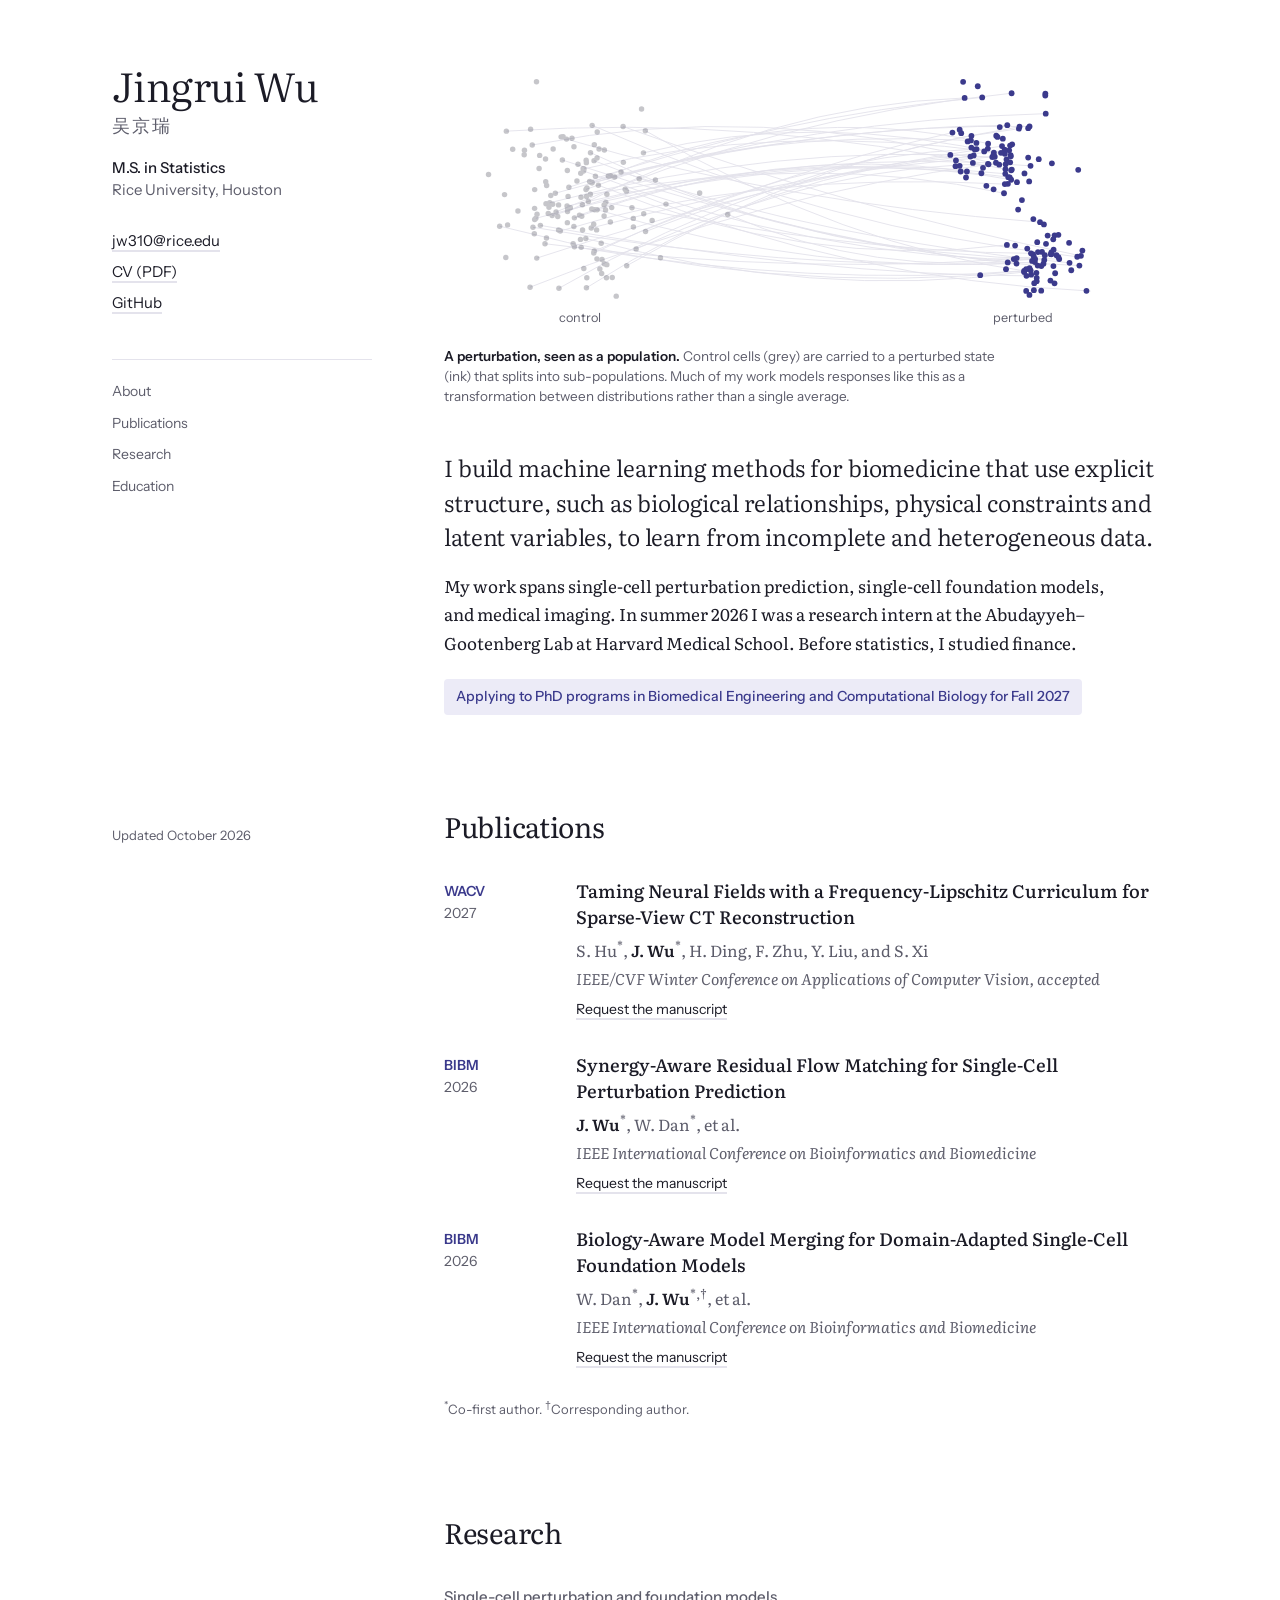
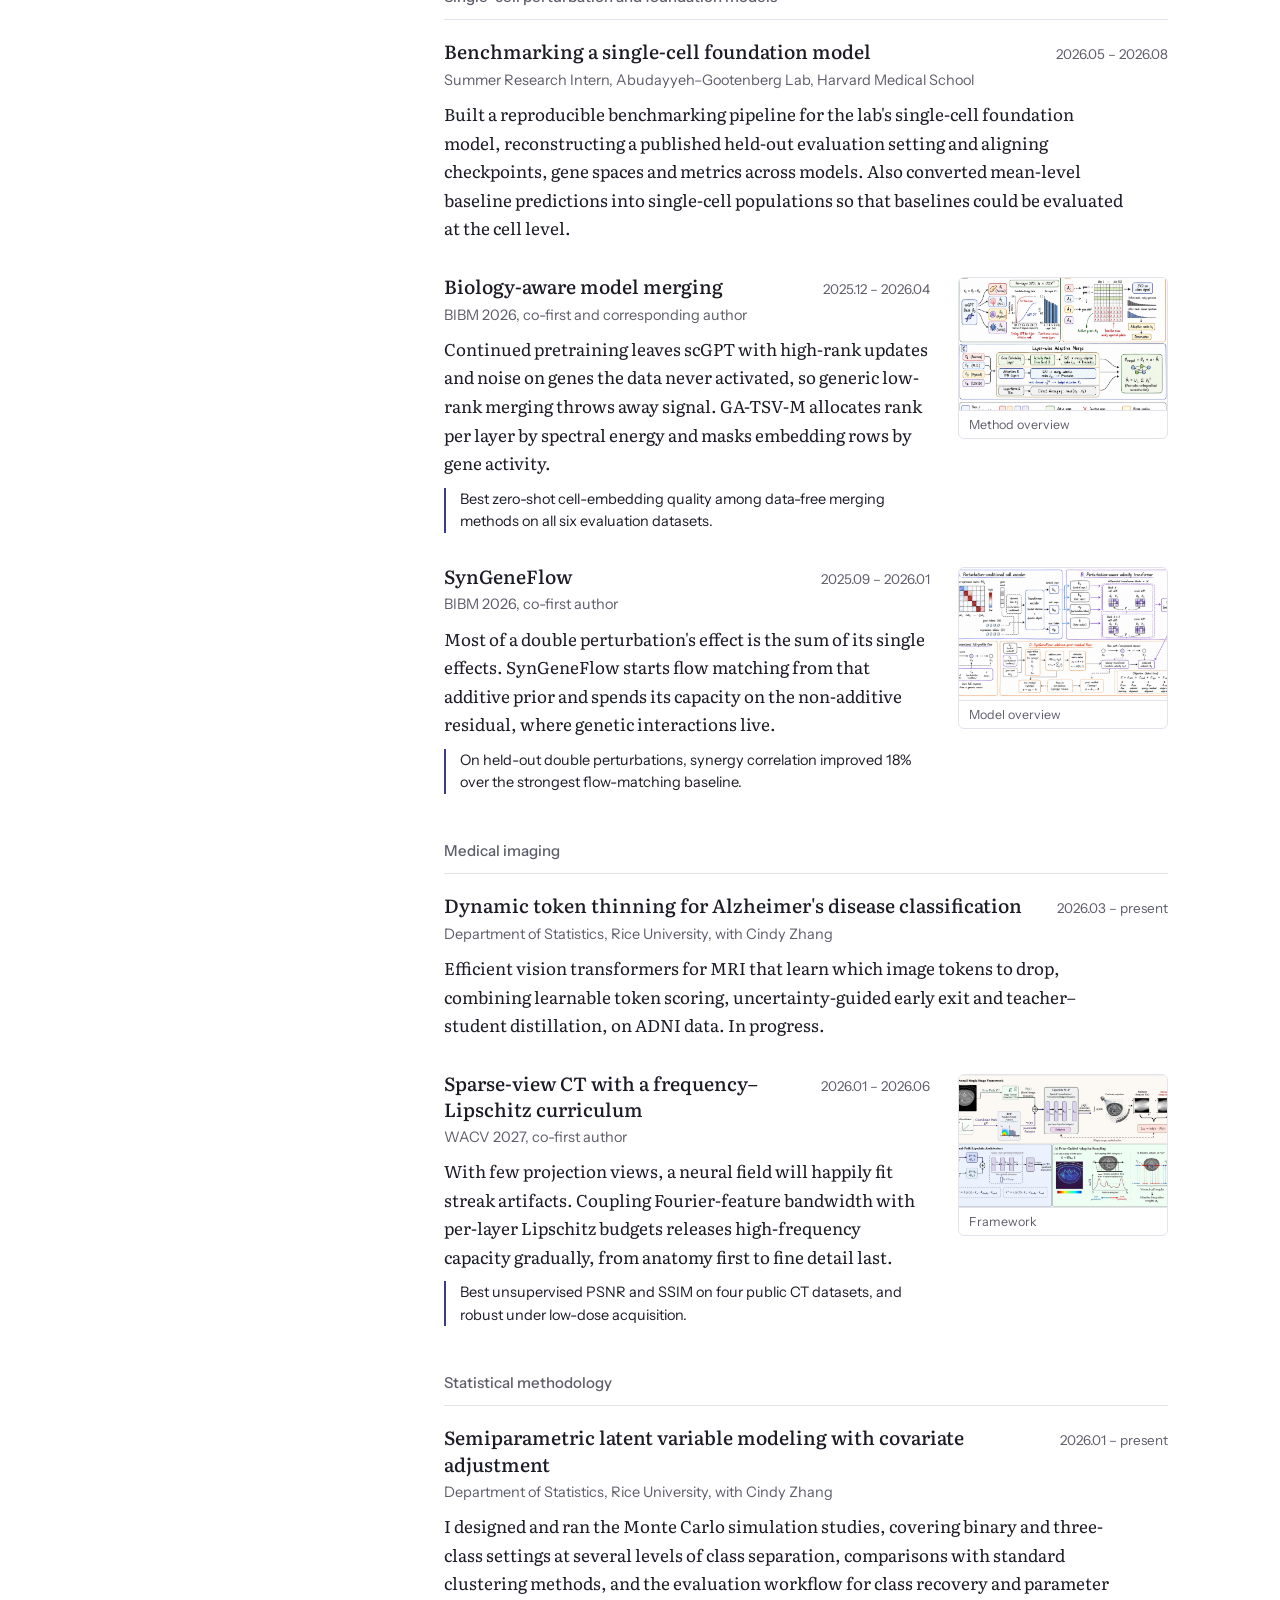
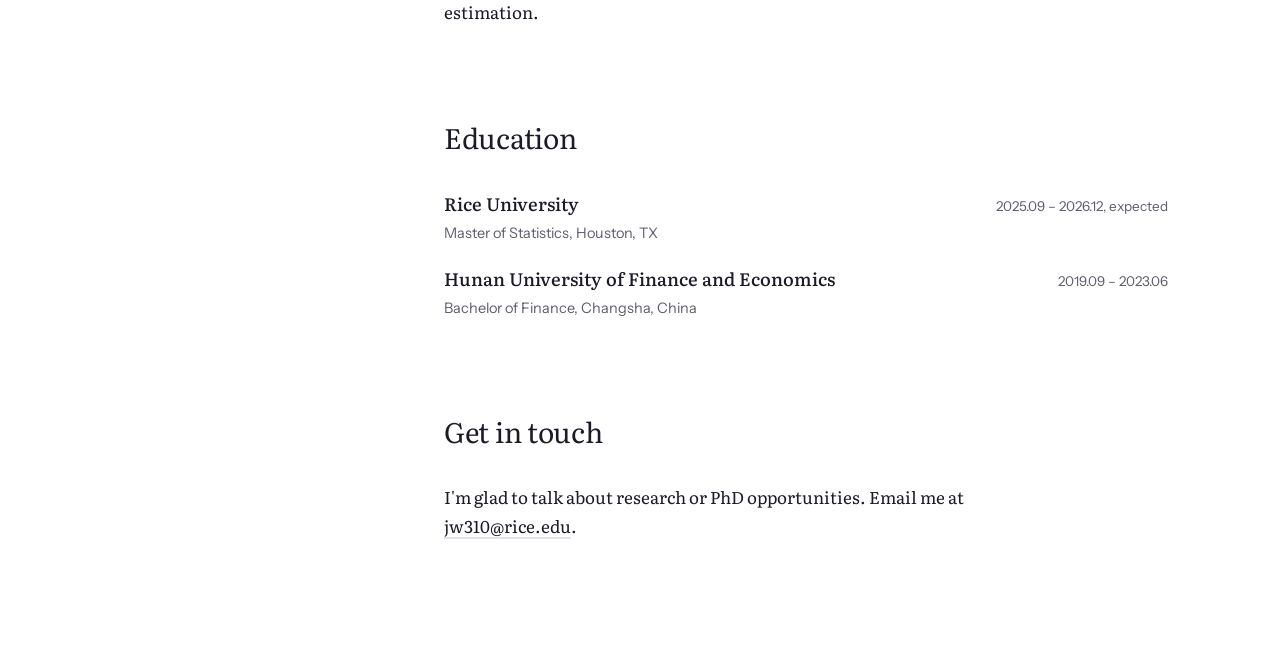
==== index.html @ 20a7484f "Remove unpublished EMEE results and figure; public CV without unpublished numbers Co-Authored-By: Cl" ====
<!doctype html>
<html lang="en">
<head>
<meta charset="utf-8">
<meta name="viewport" content="width=device-width, initial-scale=1">
<title>Jingrui Wu (吴京瑞) | Rice University | Machine Learning for Biomedicine</title>
<meta name="description" content="Jingrui Wu (吴京瑞) is a Master of Statistics student at Rice University working on machine learning for single-cell biology and medical imaging. Applying to PhD programs for Fall 2027.">
<meta name="author" content="Jingrui Wu">
<meta name="robots" content="index, follow">
<meta name="google-site-verification" content="XfwWMhgFU6HnZMSPMlQbUCNgkK6NNYTOtBMXkCkQbzU" />
<link rel="canonical" href="https://jingrui-wu.github.io/">
<meta property="og:type" content="website">
<meta property="og:title" content="Jingrui Wu (吴京瑞)">
<meta property="og:description" content="Machine learning for single-cell biology and medical imaging. M.S. Statistics, Rice University.">
<meta property="og:url" content="https://jingrui-wu.github.io/">
<link rel="preconnect" href="https://fonts.googleapis.com">
<link rel="preconnect" href="https://fonts.gstatic.com" crossorigin>
<link href="https://fonts.googleapis.com/css2?family=Literata:ital,opsz,wght@0,7..72,300..700;1,7..72,300..500&family=Instrument+Sans:wght@400;500;600&display=swap" rel="stylesheet">
<script type="application/ld+json">
{
  "@context": "https://schema.org",
  "@type": "Person",
  "name": "Jingrui Wu",
  "alternateName": "吴京瑞",
  "url": "https://jingrui-wu.github.io/",
  "email": "mailto:jw310@rice.edu",
  "affiliation": {"@type": "CollegeOrUniversity", "name": "Rice University"},
  "alumniOf": [
    {"@type": "CollegeOrUniversity", "name": "Rice University"},
    {"@type": "CollegeOrUniversity", "name": "Hunan University of Finance and Economics"}
  ],
  "knowsAbout": ["Machine learning", "Single-cell biology", "Perturbation prediction", "Flow matching", "Medical imaging", "Statistics"],
  "sameAs": ["https://github.com/Jingrui-Wu"]
}
</script>
<style>
:root {
  --paper: #ffffff;
  --ink: #1b1b26;
  --soft: #5d5d6b;
  --faint: #e4e3ec;
  --stain: #3b3a8c;
  --stain-soft: #ecebf7;
  --serif: "Literata", Georgia, "Songti SC", serif;
  --sans: "Instrument Sans", -apple-system, BlinkMacSystemFont, "Segoe UI", Helvetica, Arial, sans-serif;
}
@media (prefers-color-scheme: dark) {
  :root:not([data-theme="light"]) {
    --paper: #15151c;
    --ink: #e9e8f0;
    --soft: #a3a2b3;
    --faint: #2c2c38;
    --stain: #a9a7f0;
    --stain-soft: #23223a;
  }
}
:root[data-theme="dark"] {
  --paper: #15151c; --ink: #e9e8f0; --soft: #a3a2b3; --faint: #2c2c38; --stain: #a9a7f0; --stain-soft: #23223a;
}

* { box-sizing: border-box; }
html { -webkit-text-size-adjust: 100%; scroll-behavior: smooth; }
@media (prefers-reduced-motion: reduce) { html { scroll-behavior: auto; } }
body {
  margin: 0;
  background: var(--paper);
  color: var(--ink);
  font-family: var(--serif);
  font-size: 17px;
  line-height: 1.68;
  font-optical-sizing: auto;
}
a { color: inherit; text-decoration: underline; text-decoration-color: var(--faint); text-decoration-thickness: 2px; text-underline-offset: 4px; transition: text-decoration-color .15s; }
a:hover { text-decoration-color: var(--stain); }
a:focus-visible { outline: 2px solid var(--stain); outline-offset: 3px; border-radius: 2px; }

.page {
  max-width: 1120px;
  margin: 0 auto;
  padding: 0 32px;
  display: grid;
  grid-template-columns: 260px minmax(0, 1fr);
  gap: 72px;
}

/* Sidebar */
.side {
  position: sticky;
  top: 0;
  align-self: start;
  padding: 64px 0 40px;
  min-height: 100vh;
  display: flex;
  flex-direction: column;
}
.name {
  font-size: 40px;
  line-height: 1.05;
  font-weight: 350;
  letter-spacing: -0.015em;
  margin: 0;
}
.name-zh {
  display: block;
  margin-top: 10px;
  font-size: 18px;
  font-weight: 400;
  color: var(--soft);
  letter-spacing: 0.12em;
}
.role {
  margin: 22px 0 0;
  font-family: var(--sans);
  font-size: 15px;
  line-height: 1.5;
  color: var(--soft);
}
.role strong { color: var(--ink); font-weight: 500; }
.contact {
  list-style: none;
  padding: 0;
  margin: 26px 0 0;
  font-family: var(--sans);
  font-size: 15px;
  display: grid;
  gap: 6px;
}
.toc {
  margin-top: 44px;
  padding-top: 20px;
  border-top: 1px solid var(--faint);
  font-family: var(--sans);
  font-size: 14px;
  display: grid;
  gap: 8px;
}
.toc a { text-decoration: none; color: var(--soft); }
.toc a:hover, .toc a[aria-current="true"] { color: var(--stain); }
.side-foot {
  margin-top: auto;
  padding-top: 40px;
  font-family: var(--sans);
  font-size: 13px;
  color: var(--soft);
}

/* Main */
main { padding: 64px 0 96px; min-width: 0; }
.figure { margin: 0 0 8px; }
.figure svg { display: block; width: 100%; height: auto; }
.figure figcaption {
  font-family: var(--sans);
  font-size: 13.5px;
  line-height: 1.5;
  color: var(--soft);
  max-width: 62ch;
  margin-top: 10px;
}
.figure figcaption b { color: var(--ink); font-weight: 600; }

.lede {
  font-size: 23px;
  line-height: 1.5;
  font-weight: 350;
  margin: 44px 0 0;
  max-width: 34em;
  letter-spacing: -0.005em;
}
.lede-more { max-width: 40em; margin: 18px 0 0; color: var(--ink); }
.status {
  display: inline-block;
  margin-top: 22px;
  padding: 6px 12px;
  background: var(--stain-soft);
  color: var(--stain);
  font-family: var(--sans);
  font-size: 14px;
  font-weight: 500;
  border-radius: 4px;
}

section { margin-top: 88px; scroll-margin-top: 32px; }
h2 {
  font-size: 28px;
  font-weight: 400;
  letter-spacing: -0.01em;
  margin: 0 0 28px;
}

/* Publications */
.pubs { list-style: none; margin: 0; padding: 0; display: grid; gap: 30px; }
.pub { display: grid; grid-template-columns: 112px minmax(0, 1fr); gap: 20px; }
.venue {
  font-family: var(--sans);
  font-size: 14px;
  font-weight: 600;
  color: var(--stain);
  line-height: 1.6;
  padding-top: 2px;
}
.venue span { display: block; font-weight: 400; color: var(--soft); }
.pub-title { font-size: 18px; font-weight: 500; line-height: 1.45; margin: 0; }
.pub-authors { margin: 4px 0 0; color: var(--soft); font-size: 16px; }
.pub-authors b { color: var(--ink); font-weight: 600; }
.pub-venue { margin: 2px 0 0; font-style: italic; color: var(--soft); font-size: 15.5px; }
.pub-link { margin: 6px 0 0; font-family: var(--sans); font-size: 14px; }
.footnote { margin: 26px 0 0; font-family: var(--sans); font-size: 13px; color: var(--soft); }

/* Research */
.theme { margin-top: 44px; }
.theme:first-of-type { margin-top: 0; }
.theme-name {
  font-family: var(--sans);
  font-size: 15px;
  font-weight: 500;
  color: var(--soft);
  margin: 0 0 18px;
  padding-bottom: 10px;
  border-bottom: 1px solid var(--faint);
}
.project { margin: 0 0 30px; }
.project-head { display: flex; justify-content: space-between; align-items: baseline; gap: 20px; }
.project h3 { font-size: 19px; font-weight: 500; line-height: 1.4; margin: 0; }
.when { font-family: var(--sans); font-size: 13.5px; color: var(--soft); white-space: nowrap; }
.where { margin: 2px 0 0; font-family: var(--sans); font-size: 14.5px; color: var(--soft); }
.project p.desc { margin: 8px 0 0; max-width: 40em; }
.result {
  margin: 10px 0 0;
  padding-left: 14px;
  border-left: 2px solid var(--stain);
  font-family: var(--sans);
  font-size: 14.5px;
  line-height: 1.55;
  max-width: 44em;
}

/* Education */
.edu { display: grid; gap: 18px; }
.edu-row { display: flex; justify-content: space-between; align-items: baseline; gap: 20px; }
.edu-row h3 { font-size: 18px; font-weight: 500; margin: 0; }
.edu-row p { margin: 0; color: var(--soft); font-size: 16px; }

.closing { max-width: 38em; }


/* Project figures */
.project.has-fig { display: grid; grid-template-columns: minmax(0, 1fr) 210px; gap: 0 28px; }
.project.has-fig > .body { min-width: 0; }
.thumb {
  margin: 4px 0 0; padding: 0; border: 1px solid var(--faint); border-radius: 6px; background: #fff;
  cursor: zoom-in; overflow: hidden; display: block; width: 100%; align-self: start;
  transition: border-color .15s;
}
.thumb:hover { border-color: var(--stain); }
.thumb:focus-visible { outline: 2px solid var(--stain); outline-offset: 3px; }
.thumb img { display: block; width: 100%; height: 132px; object-fit: cover; object-position: center; }
.thumb span { display: block; padding: 6px 10px; font-family: var(--sans); font-size: 12.5px; color: #5d5d6b; text-align: left; border-top: 1px solid #e4e3ec; }
dialog.viewer {
  border: none; padding: 0; background: transparent; max-width: min(1200px, 94vw); width: 100%;
}
dialog.viewer::backdrop { background: rgba(14, 14, 24, .82); }
.viewer figure { margin: 0; background: #fff; border-radius: 8px; overflow: hidden; }
.viewer img { display: block; width: 100%; height: auto; max-height: 80vh; object-fit: contain; }
.viewer figcaption { padding: 12px 16px; font-family: var(--sans); font-size: 14px; color: #3d3d4b; display: flex; justify-content: space-between; gap: 16px; align-items: center; }
.viewer button { font: inherit; font-size: 14px; border: 1px solid #d6d5e0; background: #fff; color: #1b1b26; border-radius: 6px; padding: 6px 12px; cursor: pointer; }
.viewer button:focus-visible { outline: 2px solid #3b3a8c; outline-offset: 2px; }
@media (max-width: 720px) {
  .project.has-fig { grid-template-columns: 1fr; }
  .thumb { margin-top: 14px; max-width: 420px; }
  .thumb img { height: auto; aspect-ratio: 16 / 9; }
}

@media (max-width: 880px) {
  .page { grid-template-columns: 1fr; gap: 0; padding: 0 20px; }
  .side { position: static; min-height: 0; padding: 40px 0 0; }
  .toc { display: none; }
  .side-foot { display: none; }
  main { padding-top: 36px; }
  .lede { font-size: 20px; }
  section { margin-top: 64px; }
}
@media (max-width: 560px) {
  .page { padding: 0 16px; }
  .name { font-size: 34px; }
  .pub { grid-template-columns: 1fr; gap: 4px; }
  .venue span { display: inline; margin-left: 6px; }
  .project-head, .edu-row { flex-direction: column; gap: 0; }
}
</style>
</head>
<body>
<div class="page">

<aside class="side">
  <h1 class="name">Jingrui Wu<span class="name-zh" lang="zh">吴京瑞</span></h1>
  <p class="role"><strong>M.S. in Statistics</strong><br>Rice University, Houston</p>
  <ul class="contact">
    <li><a href="mailto:jw310@rice.edu">jw310@rice.edu</a></li>
    <li><a href="assets/Jingrui_Wu_CV.pdf">CV (PDF)</a></li>
    <li><a href="https://github.com/Jingrui-Wu">GitHub</a></li>
  </ul>
  <nav class="toc" aria-label="On this page">
    <a href="#about">About</a>
    <a href="#publications">Publications</a>
    <a href="#research">Research</a>
    <a href="#education">Education</a>
  </nav>
  <p class="side-foot">Updated October 2026</p>
</aside>

<main>
  <div id="about">
    <figure class="figure" aria-labelledby="fig-cap">
      <svg id="flow" viewBox="0 0 800 300" role="img" aria-label="Illustration: a population of control cells transported into a perturbed population with two sub-populations."></svg>
      <figcaption id="fig-cap"><b>A perturbation, seen as a population.</b> Control cells (grey) are carried to a perturbed state (ink) that splits into sub-populations. Much of my work models responses like this as a transformation between distributions rather than a single average.</figcaption>
    </figure>

    <p class="lede">I build machine learning methods for biomedicine that use explicit structure, such as biological relationships, physical constraints and latent variables, to learn from incomplete and heterogeneous data.</p>
    <p class="lede-more">My work spans single-cell perturbation prediction, single-cell foundation models, and medical imaging. In summer 2026 I was a research intern at the Abudayyeh–Gootenberg Lab at Harvard Medical School. Before statistics, I studied finance.</p>
    <span class="status">Applying to PhD programs in Biomedical Engineering and Computational Biology for Fall 2027</span>
  </div>

  <section id="publications" aria-labelledby="h-pubs">
    <h2 id="h-pubs">Publications</h2>
    <ol class="pubs">
      <li class="pub">
        <div class="venue">WACV<span>2027</span></div>
        <div>
          <p class="pub-title">Taming Neural Fields with a Frequency-Lipschitz Curriculum for Sparse-View CT Reconstruction</p>
          <p class="pub-authors">S. Hu<sup>*</sup>, <b>J. Wu</b><sup>*</sup>, H. Ding, F. Zhu, Y. Liu, and S. Xi</p>
          <p class="pub-venue">IEEE/CVF Winter Conference on Applications of Computer Vision, accepted</p>
          <p class="pub-link"><a href="mailto:jw310@rice.edu?subject=FLIC%20manuscript%20request">Request the manuscript</a></p>
        </div>
      </li>
      <li class="pub">
        <div class="venue">BIBM<span>2026</span></div>
        <div>
          <p class="pub-title">Synergy-Aware Residual Flow Matching for Single-Cell Perturbation Prediction</p>
          <p class="pub-authors"><b>J. Wu</b><sup>*</sup>, W. Dan<sup>*</sup>, et al.</p>
          <p class="pub-venue">IEEE International Conference on Bioinformatics and Biomedicine</p>
          <p class="pub-link"><a href="mailto:jw310@rice.edu?subject=SynGeneFlow%20manuscript%20request">Request the manuscript</a></p>
        </div>
      </li>
      <li class="pub">
        <div class="venue">BIBM<span>2026</span></div>
        <div>
          <p class="pub-title">Biology-Aware Model Merging for Domain-Adapted Single-Cell Foundation Models</p>
          <p class="pub-authors">W. Dan<sup>*</sup>, <b>J. Wu</b><sup>*,†</sup>, et al.</p>
          <p class="pub-venue">IEEE International Conference on Bioinformatics and Biomedicine</p>
          <p class="pub-link"><a href="mailto:jw310@rice.edu?subject=Model%20merging%20manuscript%20request">Request the manuscript</a></p>
        </div>
      </li>
    </ol>
    <p class="footnote"><sup>*</sup>Co-first author. <sup>†</sup>Corresponding author.</p>
  </section>

  <section id="research" aria-labelledby="h-research">
    <h2 id="h-research">Research</h2>

    <div class="theme">
      <h3 class="theme-name">Single-cell perturbation and foundation models</h3>

      <article class="project">
        <div class="project-head"><h3>Benchmarking a single-cell foundation model</h3><span class="when">2026.05 – 2026.08</span></div>
        <p class="where">Summer Research Intern, Abudayyeh–Gootenberg Lab, Harvard Medical School</p>
        <p class="desc">Built a reproducible benchmarking pipeline for the lab's single-cell foundation model, reconstructing a published held-out evaluation setting and aligning checkpoints, gene spaces and metrics across models. Also converted mean-level baseline predictions into single-cell populations so that baselines could be evaluated at the cell level.</p>
      </article>

      <article class="project has-fig">
        <div class="body">
        <div class="project-head"><h3>Biology-aware model merging</h3><span class="when">2025.12 – 2026.04</span></div>
        <p class="where">BIBM 2026, co-first and corresponding author</p>
        <p class="desc">Continued pretraining leaves scGPT with high-rank updates and noise on genes the data never activated, so generic low-rank merging throws away signal. GA-TSV-M allocates rank per layer by spectral energy and masks embedding rows by gene activity.</p>
        <p class="result">Best zero-shot cell-embedding quality among data-free merging methods on all six evaluation datasets.</p>
      </div>
        <button class="thumb" type="button" data-src="assets/fig-gatsvm.jpg" data-cap="Method overview. Rank diagnosis, gene-activity masking and layer-wise adaptive merging"><img src="assets/fig-gatsvm.jpg" alt="Method overview. Rank diagnosis, gene-activity masking and layer-wise adaptive merging" loading="lazy"><span>Method overview</span></button>
      </article>

      <article class="project has-fig">
        <div class="body">
        <div class="project-head"><h3>SynGeneFlow</h3><span class="when">2025.09 – 2026.01</span></div>
        <p class="where">BIBM 2026, co-first author</p>
        <p class="desc">Most of a double perturbation's effect is the sum of its single effects. SynGeneFlow starts flow matching from that additive prior and spends its capacity on the non-additive residual, where genetic interactions live.</p>
        <p class="result">On held-out double perturbations, synergy correlation improved 18% over the strongest flow-matching baseline.</p>
      </div>
        <button class="thumb" type="button" data-src="assets/fig-syngeneflow.jpg" data-cap="Model overview. Perturbation-conditioned encoder and additive-prior residual flow"><img src="assets/fig-syngeneflow.jpg" alt="Model overview. Perturbation-conditioned encoder and additive-prior residual flow" loading="lazy"><span>Model overview</span></button>
      </article>
    </div>

    <div class="theme">
      <h3 class="theme-name">Medical imaging</h3>

      <article class="project">
        <div class="project-head"><h3>Dynamic token thinning for Alzheimer's disease classification</h3><span class="when">2026.03 – present</span></div>
        <p class="where">Department of Statistics, Rice University, with Cindy Zhang</p>
        <p class="desc">Efficient vision transformers for MRI that learn which image tokens to drop, combining learnable token scoring, uncertainty-guided early exit and teacher–student distillation, on ADNI data. In progress.</p>
      </article>

      <article class="project has-fig">
        <div class="body">
        <div class="project-head"><h3>Sparse-view CT with a frequency–Lipschitz curriculum</h3><span class="when">2026.01 – 2026.06</span></div>
        <p class="where">WACV 2027, co-first author</p>
        <p class="desc">With few projection views, a neural field will happily fit streak artifacts. Coupling Fourier-feature bandwidth with per-layer Lipschitz budgets releases high-frequency capacity gradually, from anatomy first to fine detail last.</p>
        <p class="result">Best unsupervised PSNR and SSIM on four public CT datasets, and robust under low-dose acquisition.</p>
      </div>
        <button class="thumb" type="button" data-src="assets/fig-ct.jpg" data-cap="Framework. Dual-path Lipschitz network with prior-guided ray sampling"><img src="assets/fig-ct.jpg" alt="Framework. Dual-path Lipschitz network with prior-guided ray sampling" loading="lazy"><span>Framework</span></button>
      </article>
    </div>

    <div class="theme">
      <h3 class="theme-name">Statistical methodology</h3>

      <article class="project">
        <div class="project-head"><h3>Semiparametric latent variable modeling with covariate adjustment</h3><span class="when">2026.01 – present</span></div>
        <p class="where">Department of Statistics, Rice University, with Cindy Zhang</p>
        <p class="desc">I designed and ran the Monte Carlo simulation studies, covering binary and three-class settings at several levels of class separation, comparisons with standard clustering methods, and the evaluation workflow for class recovery and parameter estimation.</p>
      </article>
    </div>
  </section>

  <section id="education" aria-labelledby="h-edu">
    <h2 id="h-edu">Education</h2>
    <div class="edu">
      <div>
        <div class="edu-row"><h3>Rice University</h3><span class="when">2025.09 – 2026.12, expected</span></div>
        <p class="where">Master of Statistics, Houston, TX</p>
      </div>
      <div>
        <div class="edu-row"><h3>Hunan University of Finance and Economics</h3><span class="when">2019.09 – 2023.06</span></div>
        <p class="where">Bachelor of Finance, Changsha, China</p>
      </div>
    </div>
  </section>

  <section id="contact" aria-labelledby="h-contact">
    <h2 id="h-contact">Get in touch</h2>
    <p class="closing">I'm glad to talk about research or PhD opportunities. Email me at <a href="mailto:jw310@rice.edu">jw310@rice.edu</a>.</p>
  </section>
</main>
</div>

<dialog class="viewer" id="viewer" aria-label="Figure viewer">
  <figure>
    <img id="viewer-img" src="" alt="">
    <figcaption><span id="viewer-cap"></span><button type="button" id="viewer-close">Close</button></figcaption>
  </figure>
</dialog>
<script>
(function () {
  var d = document.getElementById('viewer');
  if (!d || !d.showModal) return;
  var img = document.getElementById('viewer-img'), cap = document.getElementById('viewer-cap');
  document.querySelectorAll('.thumb').forEach(function (b) {
    b.addEventListener('click', function () {
      img.src = b.dataset.src; img.alt = b.dataset.cap; cap.textContent = b.dataset.cap;
      d.showModal();
    });
  });
  document.getElementById('viewer-close').addEventListener('click', function () { d.close(); });
  d.addEventListener('click', function (e) { if (e.target === d) d.close(); });
})();
</script>

<script>
(function () {
  var svg = document.getElementById('flow');
  if (!svg) return;
  var NS = 'http://www.w3.org/2000/svg';
  var seed = 7;
  function rand() { seed = (seed * 16807) % 2147483647; return (seed - 1) / 2147483646; }
  function gauss() { var u = 0, v = 0; while (!u) u = rand(); while (!v) v = rand(); return Math.sqrt(-2 * Math.log(u)) * Math.cos(2 * Math.PI * v); }

  var N = 150, cells = [];
  for (var i = 0; i < N; i++) {
    var sx = 150 + gauss() * 42, sy = 150 + gauss() * 42;
    var up = rand() < 0.62;
    var tx = up ? 610 + gauss() * 30 : 665 + gauss() * 22;
    var ty = up ? 105 + gauss() * 30 : 215 + gauss() * 20;
    var cx = (sx + tx) / 2 + gauss() * 20, cy = (sy + ty) / 2 + (up ? -45 : 40) + gauss() * 14;
    cells.push({ sx: sx, sy: sy, tx: tx, ty: ty, cx: cx, cy: cy });
  }

  var paths = document.createElementNS(NS, 'g');
  paths.setAttribute('fill', 'none');
  paths.setAttribute('stroke', 'var(--faint)');
  paths.setAttribute('stroke-width', '1');
  var ghosts = document.createElementNS(NS, 'g');
  ghosts.setAttribute('fill', 'var(--soft)');
  ghosts.setAttribute('opacity', '0.35');
  var dots = document.createElementNS(NS, 'g');
  dots.setAttribute('fill', 'var(--stain)');

  cells.forEach(function (c, k) {
    if (k % 3 === 0) {
      var p = document.createElementNS(NS, 'path');
      p.setAttribute('d', 'M' + c.sx.toFixed(1) + ' ' + c.sy.toFixed(1) + ' Q' + c.cx.toFixed(1) + ' ' + c.cy.toFixed(1) + ' ' + c.tx.toFixed(1) + ' ' + c.ty.toFixed(1));
      paths.appendChild(p);
    }
    var g = document.createElementNS(NS, 'circle');
    g.setAttribute('cx', c.sx.toFixed(1)); g.setAttribute('cy', c.sy.toFixed(1)); g.setAttribute('r', '3');
    ghosts.appendChild(g);
    var d = document.createElementNS(NS, 'circle');
    d.setAttribute('r', '3.2');
    c.el = d;
    dots.appendChild(d);
  });

  function label(x, y, text, anchor) {
    var t = document.createElementNS(NS, 'text');
    t.setAttribute('x', x); t.setAttribute('y', y);
    t.setAttribute('text-anchor', anchor || 'middle');
    t.setAttribute('fill', 'var(--soft)');
    t.setAttribute('font-family', 'Instrument Sans, sans-serif');
    t.setAttribute('font-size', '14');
    t.textContent = text;
    svg.appendChild(t);
  }
  svg.appendChild(paths); svg.appendChild(ghosts); svg.appendChild(dots);
  label(150, 285, 'control');
  label(640, 285, 'perturbed');

  function place(t) {
    var e = t < 0.5 ? 4 * t * t * t : 1 - Math.pow(-2 * t + 2, 3) / 2;
    cells.forEach(function (c, k) {
      var lag = (k % 10) * 0.025;
      var u = Math.max(0, Math.min(1, (e - lag) / (1 - 0.25)));
      var a = (1 - u) * (1 - u), b = 2 * (1 - u) * u, w = u * u;
      c.el.setAttribute('cx', (a * c.sx + b * c.cx + w * c.tx).toFixed(1));
      c.el.setAttribute('cy', (a * c.sy + b * c.cy + w * c.ty).toFixed(1));
    });
  }

  var reduce = window.matchMedia && window.matchMedia('(prefers-reduced-motion: reduce)').matches;
  if (reduce) { place(1); return; }
  place(0);
  var start = null, dur = 2600;
  function step(ts) {
    if (start === null) start = ts + 400;
    var t = Math.max(0, Math.min(1, (ts - start) / dur));
    place(t);
    if (t < 1) requestAnimationFrame(step);
  }
  requestAnimationFrame(step);
})();
</script>
</body>
</html>
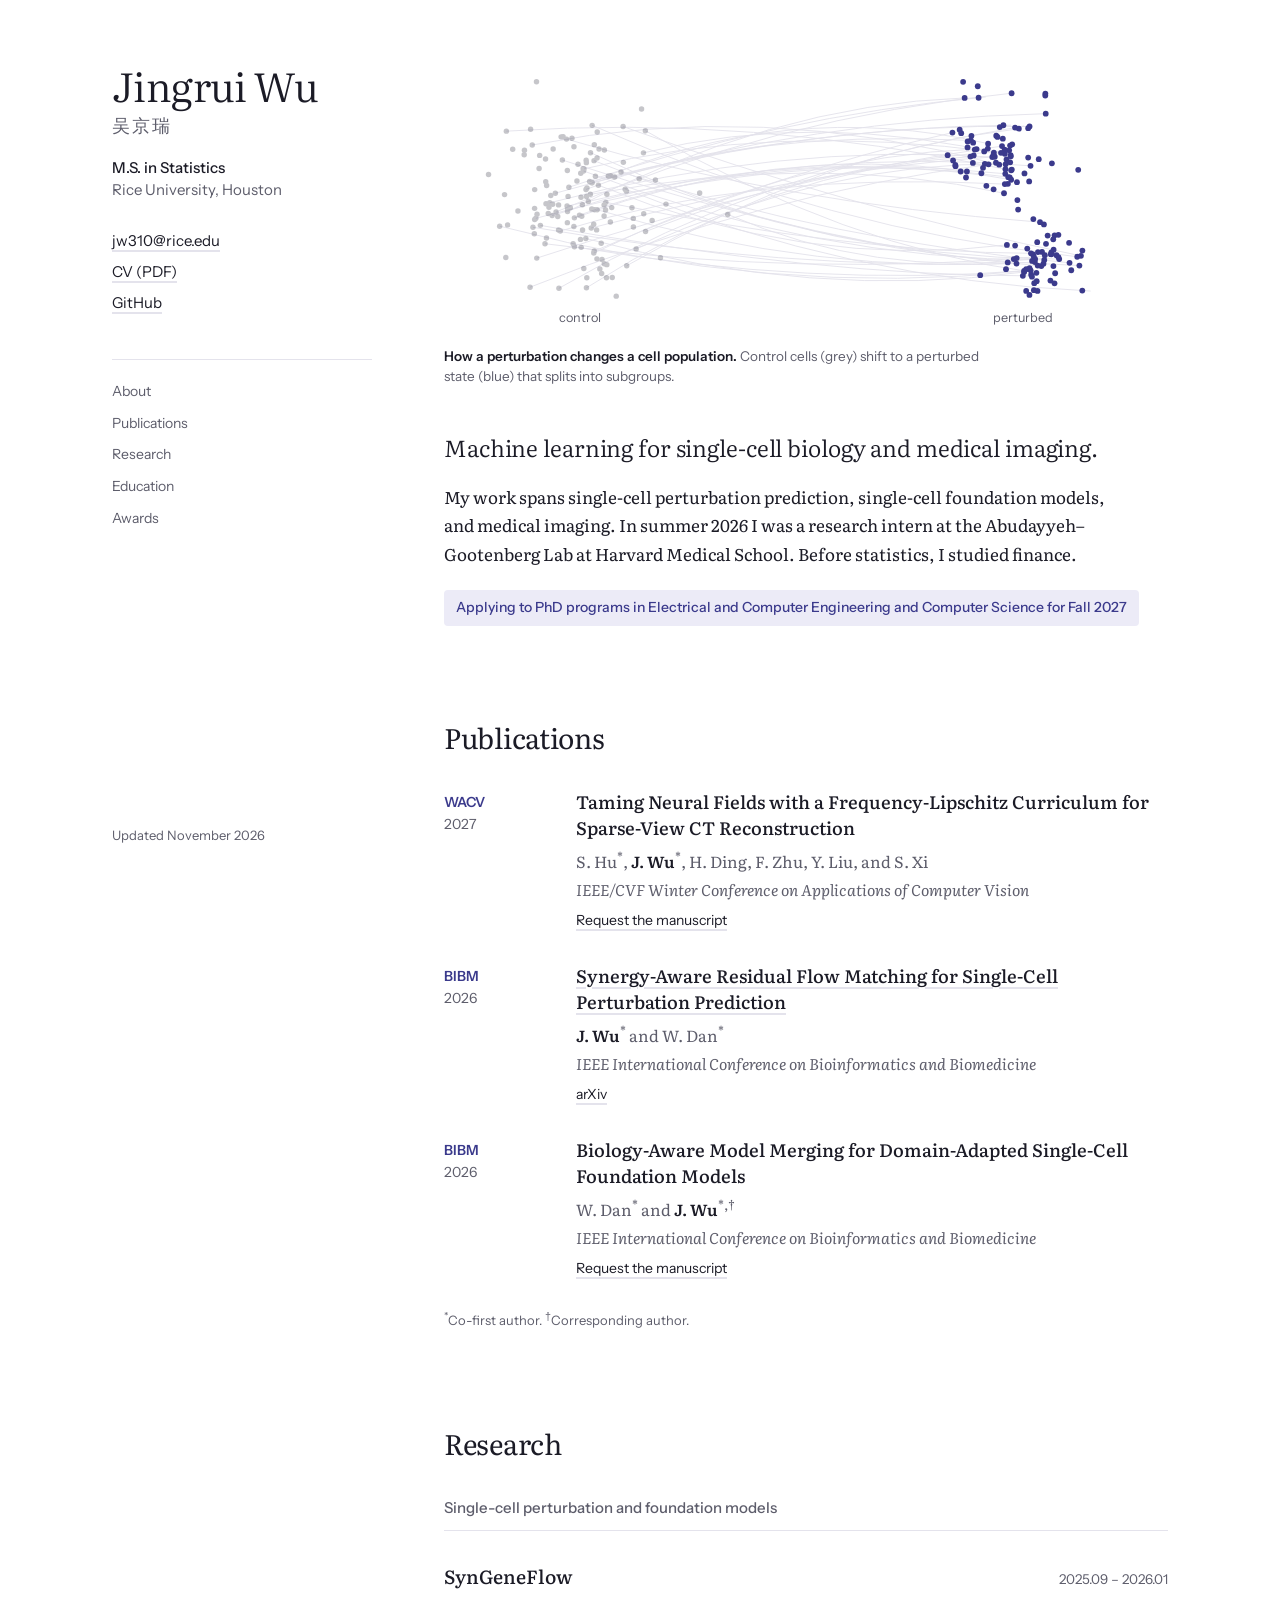
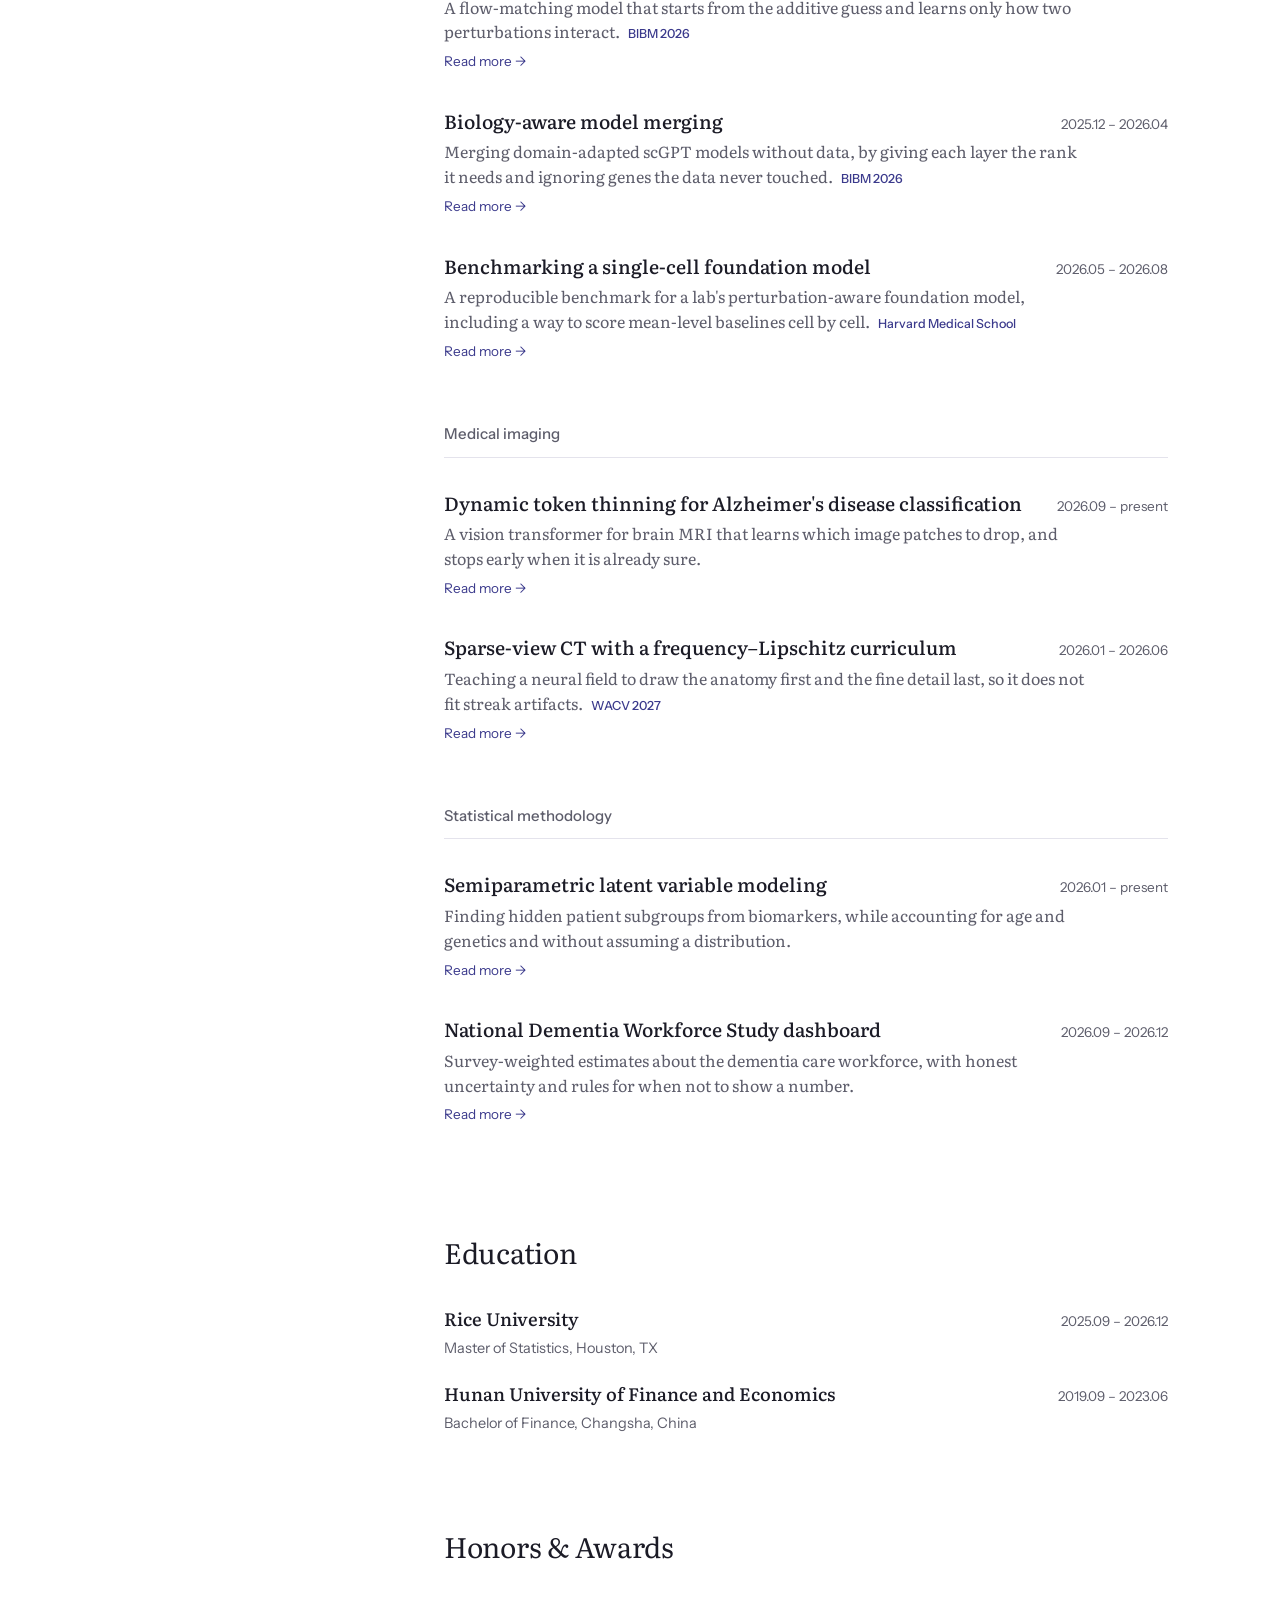
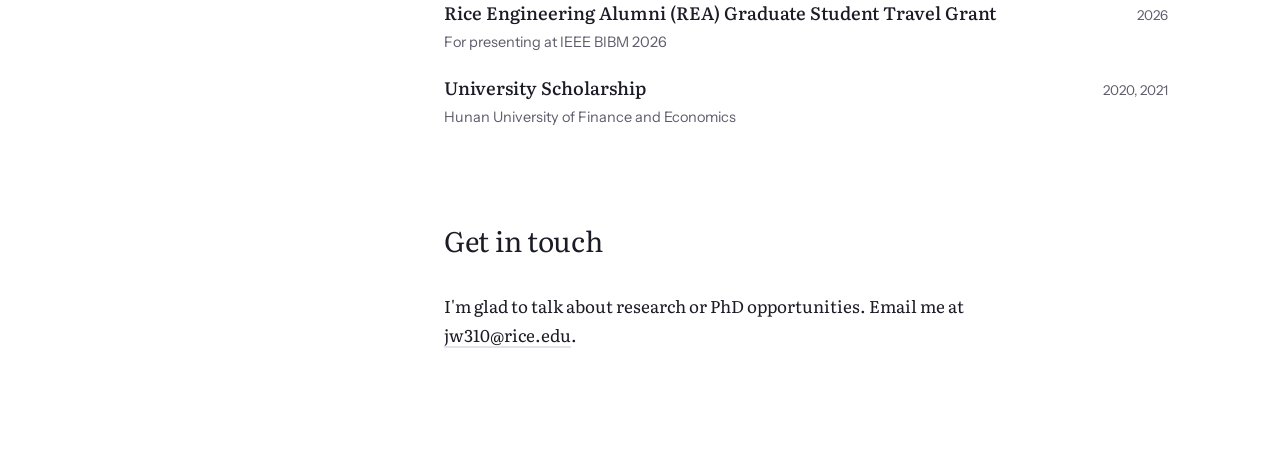
==== commit c9e8cb61: "Refresh site: research pages with animated illustrations, updated CV - Research section now lists on" ====
--- a/index.html
+++ b/index.html
@@ -234,6 +234,18 @@
   max-width: 44em;
 }
 
+
+/* Research list */
+.plist { list-style: none; margin: 0; padding: 0; display: grid; gap: 6px; }
+.pitem { display: block; text-decoration: none; padding: 14px 16px; margin: 0 -16px; border-radius: 8px; transition: background .15s; }
+.pitem:hover { background: var(--stain-soft); }
+.ptop { display: flex; justify-content: space-between; align-items: baseline; gap: 20px; }
+.pname { font-size: 19px; font-weight: 500; line-height: 1.4; }
+.pone { display: block; margin-top: 4px; max-width: 40em; color: var(--soft); font-size: 16px; line-height: 1.55; }
+.tag { display: inline-block; margin-left: 8px; font-family: var(--sans); font-size: 12.5px; font-weight: 500; color: var(--stain); white-space: nowrap; }
+.more { display: inline-block; margin-top: 6px; font-family: var(--sans); font-size: 13.5px; color: var(--stain); }
+@media (max-width: 560px) { .ptop { flex-direction: column; gap: 0; } .pitem { margin: 0 -10px; padding: 12px 10px; } }
+
 /* Education */
 .edu { display: grid; gap: 18px; }
 .edu-row { display: flex; justify-content: space-between; align-items: baseline; gap: 20px; }
@@ -304,20 +316,21 @@
     <a href="#publications">Publications</a>
     <a href="#research">Research</a>
     <a href="#education">Education</a>
+    <a href="#awards">Awards</a>
   </nav>
-  <p class="side-foot">Updated October 2026</p>
+  <p class="side-foot">Updated November 2026</p>
 </aside>
 
 <main>
   <div id="about">
     <figure class="figure" aria-labelledby="fig-cap">
       <svg id="flow" viewBox="0 0 800 300" role="img" aria-label="Illustration: a population of control cells transported into a perturbed population with two sub-populations."></svg>
-      <figcaption id="fig-cap"><b>A perturbation, seen as a population.</b> Control cells (grey) are carried to a perturbed state (ink) that splits into sub-populations. Much of my work models responses like this as a transformation between distributions rather than a single average.</figcaption>
+      <figcaption id="fig-cap"><b>How a perturbation changes a cell population.</b> Control cells (grey) shift to a perturbed state (blue) that splits into subgroups.</figcaption>
     </figure>
 
-    <p class="lede">I build machine learning methods for biomedicine that use explicit structure, such as biological relationships, physical constraints and latent variables, to learn from incomplete and heterogeneous data.</p>
+    <p class="lede">Machine learning for single-cell biology and medical imaging.</p>
     <p class="lede-more">My work spans single-cell perturbation prediction, single-cell foundation models, and medical imaging. In summer 2026 I was a research intern at the Abudayyeh–Gootenberg Lab at Harvard Medical School. Before statistics, I studied finance.</p>
-    <span class="status">Applying to PhD programs in Biomedical Engineering and Computational Biology for Fall 2027</span>
+    <span class="status">Applying to PhD programs in Electrical and Computer Engineering and Computer Science for Fall 2027</span>
   </div>
 
   <section id="publications" aria-labelledby="h-pubs">
@@ -328,24 +341,24 @@
         <div>
           <p class="pub-title">Taming Neural Fields with a Frequency-Lipschitz Curriculum for Sparse-View CT Reconstruction</p>
           <p class="pub-authors">S. Hu<sup>*</sup>, <b>J. Wu</b><sup>*</sup>, H. Ding, F. Zhu, Y. Liu, and S. Xi</p>
-          <p class="pub-venue">IEEE/CVF Winter Conference on Applications of Computer Vision, accepted</p>
+          <p class="pub-venue">IEEE/CVF Winter Conference on Applications of Computer Vision</p>
           <p class="pub-link"><a href="mailto:jw310@rice.edu?subject=FLIC%20manuscript%20request">Request the manuscript</a></p>
         </div>
       </li>
       <li class="pub">
         <div class="venue">BIBM<span>2026</span></div>
         <div>
-          <p class="pub-title">Synergy-Aware Residual Flow Matching for Single-Cell Perturbation Prediction</p>
-          <p class="pub-authors"><b>J. Wu</b><sup>*</sup>, W. Dan<sup>*</sup>, et al.</p>
+          <p class="pub-title"><a href="https://arxiv.org/abs/2610.25021">Synergy-Aware Residual Flow Matching for Single-Cell Perturbation Prediction</a></p>
+          <p class="pub-authors"><b>J. Wu</b><sup>*</sup> and W. Dan<sup>*</sup></p>
           <p class="pub-venue">IEEE International Conference on Bioinformatics and Biomedicine</p>
-          <p class="pub-link"><a href="mailto:jw310@rice.edu?subject=SynGeneFlow%20manuscript%20request">Request the manuscript</a></p>
+          <p class="pub-link"><a href="https://arxiv.org/abs/2610.25021">arXiv</a></p>
         </div>
       </li>
       <li class="pub">
         <div class="venue">BIBM<span>2026</span></div>
         <div>
           <p class="pub-title">Biology-Aware Model Merging for Domain-Adapted Single-Cell Foundation Models</p>
-          <p class="pub-authors">W. Dan<sup>*</sup>, <b>J. Wu</b><sup>*,†</sup>, et al.</p>
+          <p class="pub-authors">W. Dan<sup>*</sup> and <b>J. Wu</b><sup>*,†</sup></p>
           <p class="pub-venue">IEEE International Conference on Bioinformatics and Biomedicine</p>
           <p class="pub-link"><a href="mailto:jw310@rice.edu?subject=Model%20merging%20manuscript%20request">Request the manuscript</a></p>
         </div>
@@ -356,65 +369,27 @@
 
   <section id="research" aria-labelledby="h-research">
     <h2 id="h-research">Research</h2>
-
     <div class="theme">
       <h3 class="theme-name">Single-cell perturbation and foundation models</h3>
-
-      <article class="project">
-        <div class="project-head"><h3>Benchmarking a single-cell foundation model</h3><span class="when">2026.05 – 2026.08</span></div>
-        <p class="where">Summer Research Intern, Abudayyeh–Gootenberg Lab, Harvard Medical School</p>
-        <p class="desc">Built a reproducible benchmarking pipeline for the lab's single-cell foundation model, reconstructing a published held-out evaluation setting and aligning checkpoints, gene spaces and metrics across models. Also converted mean-level baseline predictions into single-cell populations so that baselines could be evaluated at the cell level.</p>
-      </article>
-
-      <article class="project has-fig">
-        <div class="body">
-        <div class="project-head"><h3>Biology-aware model merging</h3><span class="when">2025.12 – 2026.04</span></div>
-        <p class="where">BIBM 2026, co-first and corresponding author</p>
-        <p class="desc">Continued pretraining leaves scGPT with high-rank updates and noise on genes the data never activated, so generic low-rank merging throws away signal. GA-TSV-M allocates rank per layer by spectral energy and masks embedding rows by gene activity.</p>
-        <p class="result">Best zero-shot cell-embedding quality among data-free merging methods on all six evaluation datasets.</p>
-      </div>
-        <button class="thumb" type="button" data-src="assets/fig-gatsvm.jpg" data-cap="Method overview. Rank diagnosis, gene-activity masking and layer-wise adaptive merging"><img src="assets/fig-gatsvm.jpg" alt="Method overview. Rank diagnosis, gene-activity masking and layer-wise adaptive merging" loading="lazy"><span>Method overview</span></button>
-      </article>
-
-      <article class="project has-fig">
-        <div class="body">
-        <div class="project-head"><h3>SynGeneFlow</h3><span class="when">2025.09 – 2026.01</span></div>
-        <p class="where">BIBM 2026, co-first author</p>
-        <p class="desc">Most of a double perturbation's effect is the sum of its single effects. SynGeneFlow starts flow matching from that additive prior and spends its capacity on the non-additive residual, where genetic interactions live.</p>
-        <p class="result">On held-out double perturbations, synergy correlation improved 18% over the strongest flow-matching baseline.</p>
-      </div>
-        <button class="thumb" type="button" data-src="assets/fig-syngeneflow.jpg" data-cap="Model overview. Perturbation-conditioned encoder and additive-prior residual flow"><img src="assets/fig-syngeneflow.jpg" alt="Model overview. Perturbation-conditioned encoder and additive-prior residual flow" loading="lazy"><span>Model overview</span></button>
-      </article>
+      <ul class="plist">
+        <li><a class="pitem" href="research/syngeneflow.html"><span class="ptop"><span class="pname">SynGeneFlow</span><span class="when">2025.09 – 2026.01</span></span><span class="pone">A flow-matching model that starts from the additive guess and learns only how two perturbations interact.<span class="tag">BIBM 2026</span></span><span class="more">Read more &rarr;</span></a></li>
+        <li><a class="pitem" href="research/model-merging.html"><span class="ptop"><span class="pname">Biology-aware model merging</span><span class="when">2025.12 – 2026.04</span></span><span class="pone">Merging domain-adapted scGPT models without data, by giving each layer the rank it needs and ignoring genes the data never touched.<span class="tag">BIBM 2026</span></span><span class="more">Read more &rarr;</span></a></li>
+        <li><a class="pitem" href="research/benchmarking.html"><span class="ptop"><span class="pname">Benchmarking a single-cell foundation model</span><span class="when">2026.05 – 2026.08</span></span><span class="pone">A reproducible benchmark for a lab&#x27;s perturbation-aware foundation model, including a way to score mean-level baselines cell by cell.<span class="tag">Harvard Medical School</span></span><span class="more">Read more &rarr;</span></a></li>
+      </ul>
     </div>
-
     <div class="theme">
       <h3 class="theme-name">Medical imaging</h3>
-
-      <article class="project">
-        <div class="project-head"><h3>Dynamic token thinning for Alzheimer's disease classification</h3><span class="when">2026.03 – present</span></div>
-        <p class="where">Department of Statistics, Rice University, with Cindy Zhang</p>
-        <p class="desc">Efficient vision transformers for MRI that learn which image tokens to drop, combining learnable token scoring, uncertainty-guided early exit and teacher–student distillation, on ADNI data. In progress.</p>
-      </article>
-
-      <article class="project has-fig">
-        <div class="body">
-        <div class="project-head"><h3>Sparse-view CT with a frequency–Lipschitz curriculum</h3><span class="when">2026.01 – 2026.06</span></div>
-        <p class="where">WACV 2027, co-first author</p>
-        <p class="desc">With few projection views, a neural field will happily fit streak artifacts. Coupling Fourier-feature bandwidth with per-layer Lipschitz budgets releases high-frequency capacity gradually, from anatomy first to fine detail last.</p>
-        <p class="result">Best unsupervised PSNR and SSIM on four public CT datasets, and robust under low-dose acquisition.</p>
-      </div>
-        <button class="thumb" type="button" data-src="assets/fig-ct.jpg" data-cap="Framework. Dual-path Lipschitz network with prior-guided ray sampling"><img src="assets/fig-ct.jpg" alt="Framework. Dual-path Lipschitz network with prior-guided ray sampling" loading="lazy"><span>Framework</span></button>
-      </article>
+      <ul class="plist">
+        <li><a class="pitem" href="research/token-thinning.html"><span class="ptop"><span class="pname">Dynamic token thinning for Alzheimer&#x27;s disease classification</span><span class="when">2026.09 – present</span></span><span class="pone">A vision transformer for brain MRI that learns which image patches to drop, and stops early when it is already sure.</span><span class="more">Read more &rarr;</span></a></li>
+        <li><a class="pitem" href="research/sparse-view-ct.html"><span class="ptop"><span class="pname">Sparse-view CT with a frequency–Lipschitz curriculum</span><span class="when">2026.01 – 2026.06</span></span><span class="pone">Teaching a neural field to draw the anatomy first and the fine detail last, so it does not fit streak artifacts.<span class="tag">WACV 2027</span></span><span class="more">Read more &rarr;</span></a></li>
+      </ul>
     </div>
-
     <div class="theme">
       <h3 class="theme-name">Statistical methodology</h3>
-
-      <article class="project">
-        <div class="project-head"><h3>Semiparametric latent variable modeling with covariate adjustment</h3><span class="when">2026.01 – present</span></div>
-        <p class="where">Department of Statistics, Rice University, with Cindy Zhang</p>
-        <p class="desc">I designed and ran the Monte Carlo simulation studies, covering binary and three-class settings at several levels of class separation, comparisons with standard clustering methods, and the evaluation workflow for class recovery and parameter estimation.</p>
-      </article>
+      <ul class="plist">
+        <li><a class="pitem" href="research/latent-classes.html"><span class="ptop"><span class="pname">Semiparametric latent variable modeling</span><span class="when">2026.01 – present</span></span><span class="pone">Finding hidden patient subgroups from biomarkers, while accounting for age and genetics and without assuming a distribution.</span><span class="more">Read more &rarr;</span></a></li>
+        <li><a class="pitem" href="research/ndws.html"><span class="ptop"><span class="pname">National Dementia Workforce Study dashboard</span><span class="when">2026.09 – 2026.12</span></span><span class="pone">Survey-weighted estimates about the dementia care workforce, with honest uncertainty and rules for when not to show a number.</span><span class="more">Read more &rarr;</span></a></li>
+      </ul>
     </div>
   </section>
 
@@ -422,12 +397,26 @@
     <h2 id="h-edu">Education</h2>
     <div class="edu">
       <div>
-        <div class="edu-row"><h3>Rice University</h3><span class="when">2025.09 – 2026.12, expected</span></div>
+        <div class="edu-row"><h3>Rice University</h3><span class="when">2025.09 – 2026.12</span></div>
         <p class="where">Master of Statistics, Houston, TX</p>
       </div>
       <div>
         <div class="edu-row"><h3>Hunan University of Finance and Economics</h3><span class="when">2019.09 – 2023.06</span></div>
         <p class="where">Bachelor of Finance, Changsha, China</p>
+      </div>
+    </div>
+  </section>
+
+  <section id="awards" aria-labelledby="h-awards">
+    <h2 id="h-awards">Honors &amp; Awards</h2>
+    <div class="edu">
+      <div>
+        <div class="edu-row"><h3>Rice Engineering Alumni (REA) Graduate Student Travel Grant</h3><span class="when">2026</span></div>
+        <p class="where">For presenting at IEEE BIBM 2026</p>
+      </div>
+      <div>
+        <div class="edu-row"><h3>University Scholarship</h3><span class="when">2020, 2021</span></div>
+        <p class="where">Hunan University of Finance and Economics</p>
       </div>
     </div>
   </section>
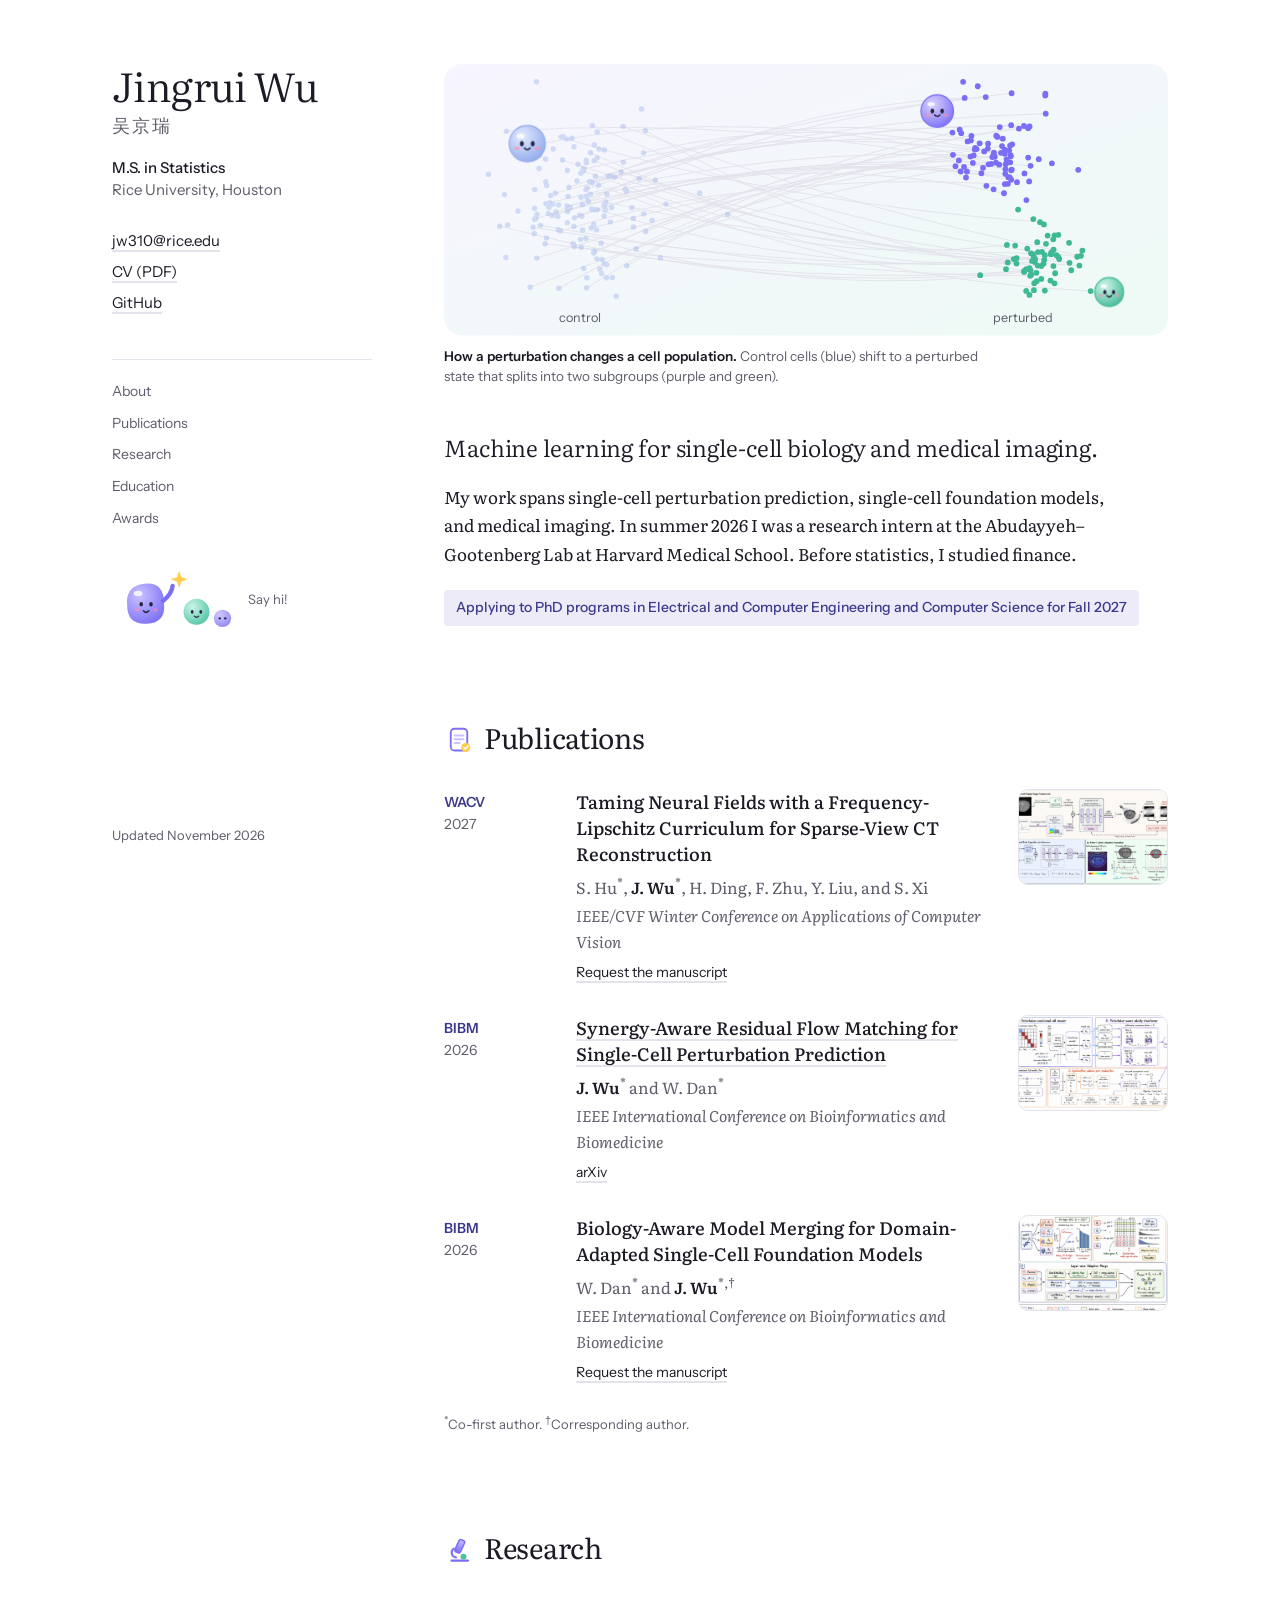
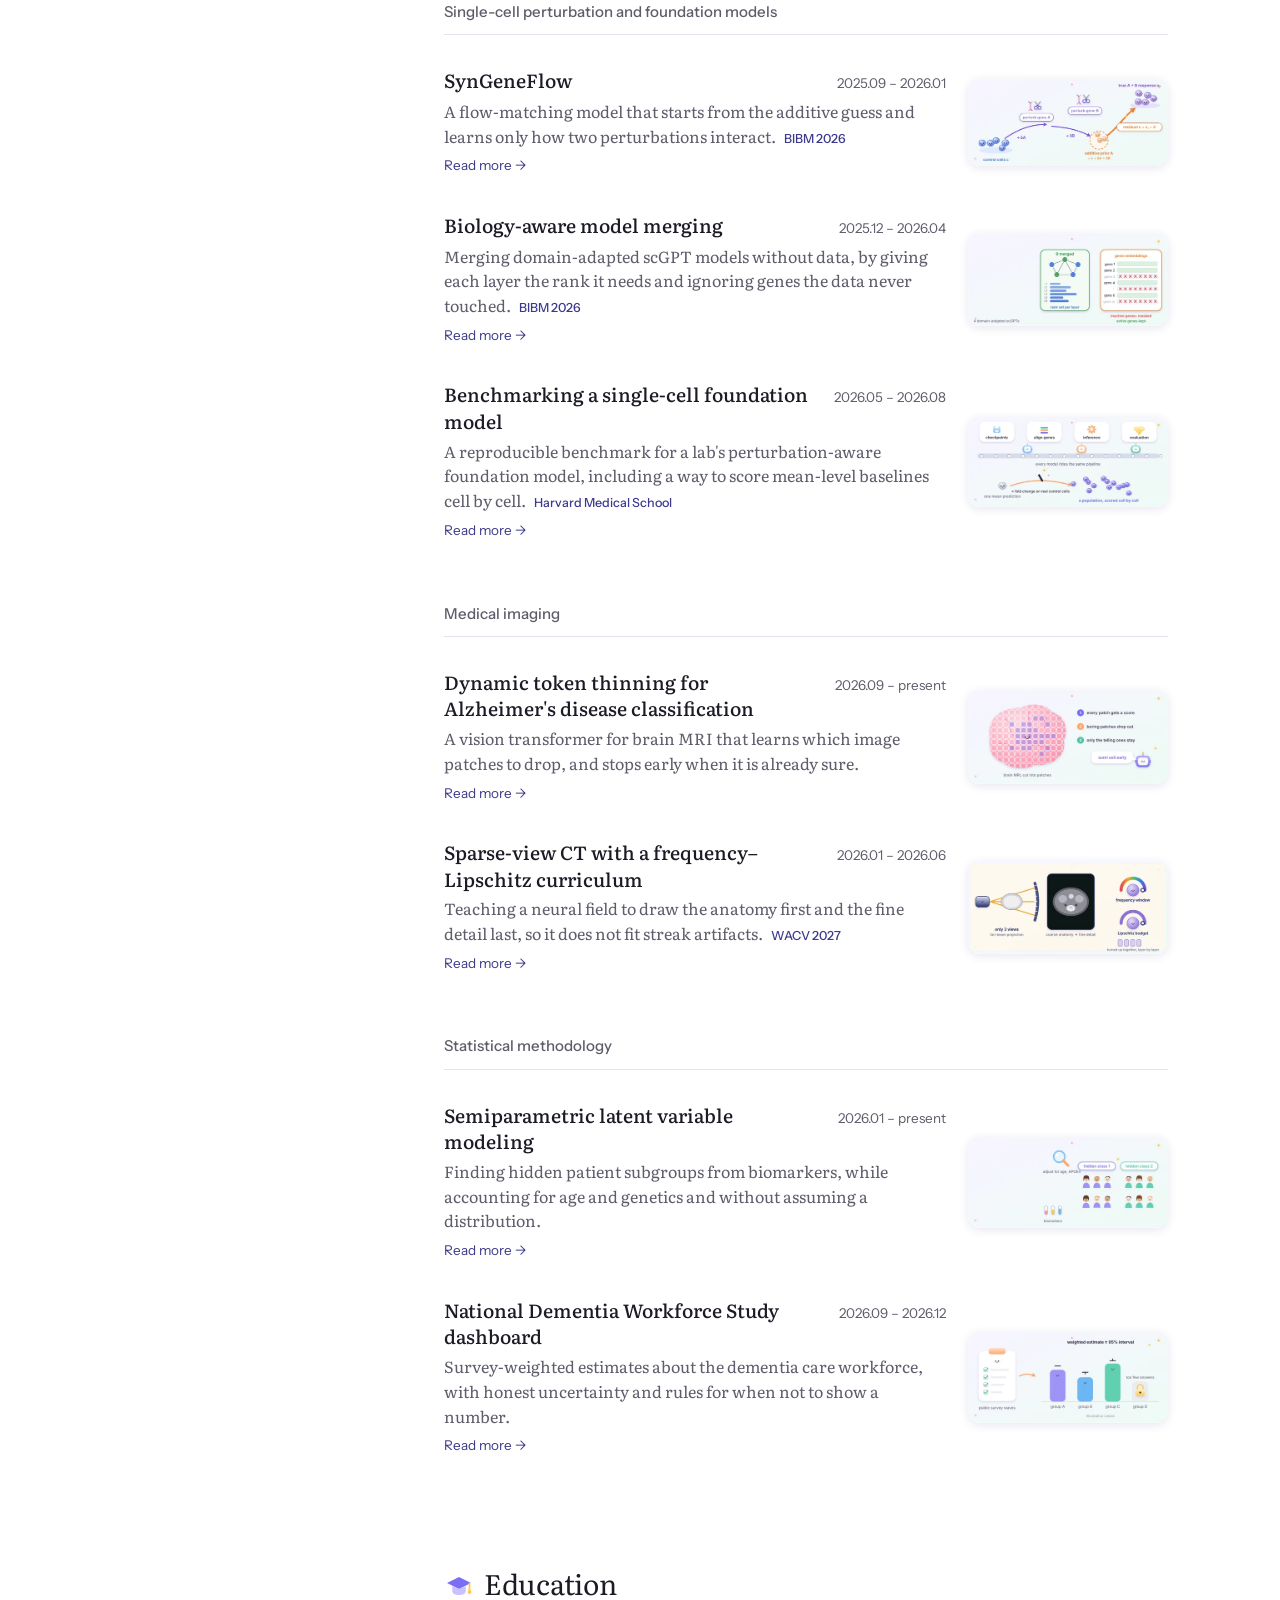
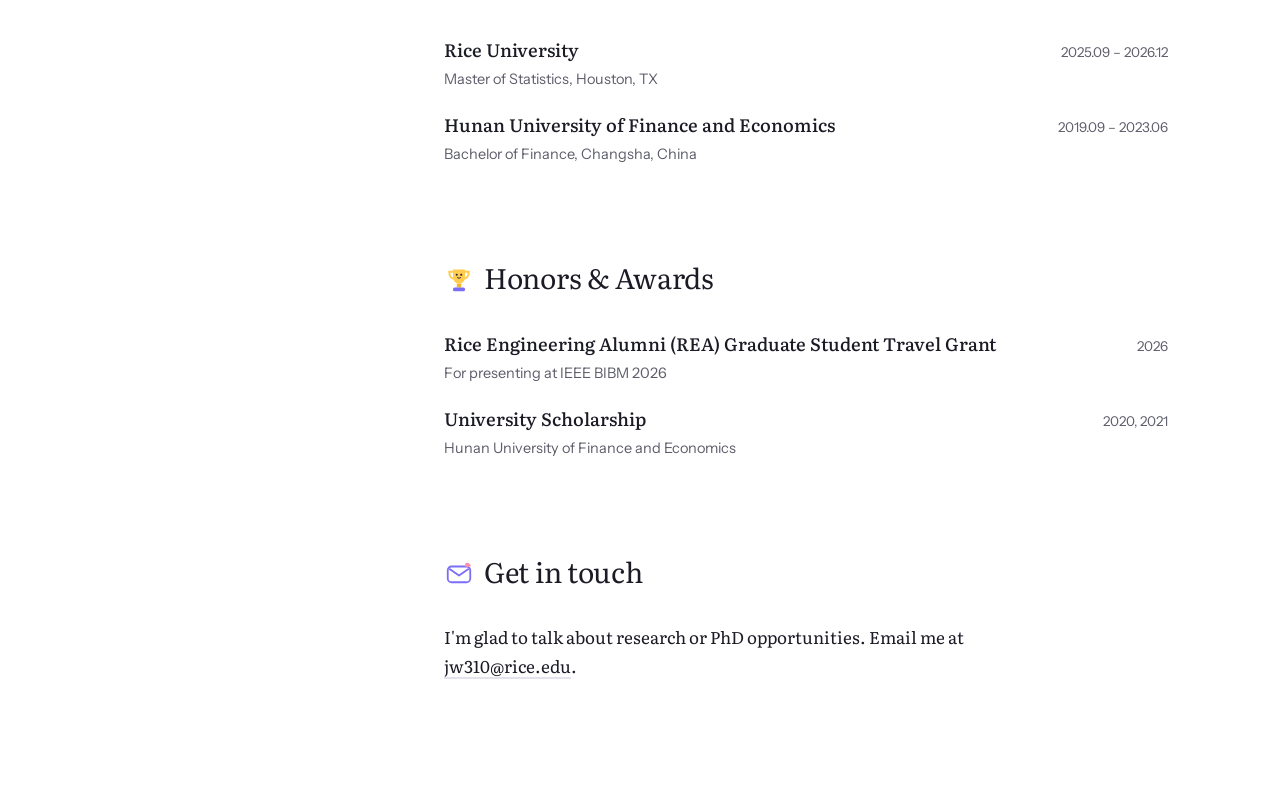
==== commit 318109b9: "Interactive research diagrams and homepage illustrations - Diagram player on every project page: pla" ====
--- a/index.html
+++ b/index.html
@@ -246,6 +246,38 @@
 .more { display: inline-block; margin-top: 6px; font-family: var(--sans); font-size: 13.5px; color: var(--stain); }
 @media (max-width: 560px) { .ptop { flex-direction: column; gap: 0; } .pitem { margin: 0 -10px; padding: 12px 10px; } }
 
+
+
+.hero-buddy { opacity: 0; animation: hero-pop .6s ease-out forwards; transform-box: fill-box; transform-origin: center; }
+@keyframes hero-pop { from { opacity: 0; transform: scale(.5) } 70% { opacity: 1; transform: scale(1.1) } to { opacity: 1; transform: scale(1) } }
+@media (prefers-reduced-motion: reduce) { .hero-buddy { animation: none; opacity: 1; } }
+@media (prefers-color-scheme: dark) { :root:not([data-theme="light"]) .hero-bg { opacity: .08; } }
+/* Homepage illustrations */
+.h-ic { display: inline-block; width: 30px; height: 30px; margin-right: 10px; vertical-align: -6px; }
+.h-ic svg { width: 100%; height: 100%; display: block; }
+.pitem { display: grid; grid-template-columns: minmax(0, 1fr) 200px; gap: 22px; align-items: center; }
+.ptext { display: block; min-width: 0; }
+.pthumb { display: block; width: 200px; height: auto; border-radius: 12px; box-shadow: 0 2px 10px rgba(59,47,128,.12); transition: transform .2s; }
+.pitem:hover .pthumb { transform: translateY(-2px) rotate(-1deg); }
+.pub { grid-template-columns: 112px minmax(0, 1fr) 150px; }
+.pubthumb { width: 150px; height: 96px; object-fit: cover; border-radius: 10px; border: 1px solid var(--faint); background: #fff; align-self: start; }
+.mascot { margin-top: 32px; display: flex; align-items: center; gap: 6px; font-family: var(--sans); font-size: 13px; color: var(--soft); }
+.mascot svg { width: 130px; height: auto; }
+@keyframes m-bob { 0%,100% { transform: translateY(0) } 50% { transform: translateY(-3px) } }
+@keyframes m-wave { 0%,100% { transform: rotate(0) } 50% { transform: rotate(-18deg) } }
+@keyframes m-tw { 0%,100% { opacity: .4; transform: scale(.7) } 50% { opacity: 1; transform: scale(1.1) } }
+.m-bob { animation: m-bob 2.4s ease-in-out infinite; }
+.m-wave { transform-box: fill-box; transform-origin: 0% 100%; animation: m-wave 1.2s ease-in-out infinite; }
+.m-tw { transform-box: fill-box; transform-origin: center; animation: m-tw 2.2s ease-in-out infinite; }
+@media (prefers-reduced-motion: reduce) { .m-bob, .m-wave, .m-tw { animation: none; } }
+@media (max-width: 880px) { .mascot { display: none; } }
+@media (max-width: 720px) {
+  .pitem { grid-template-columns: 1fr; gap: 10px; }
+  .pthumb { width: 100%; order: -1; }
+  .pub { grid-template-columns: 1fr; }
+  .pubthumb { width: 100%; height: 120px; order: 3; }
+}
+
 /* Education */
 .edu { display: grid; gap: 18px; }
 .edu-row { display: flex; justify-content: space-between; align-items: baseline; gap: 20px; }
@@ -318,6 +350,11 @@
     <a href="#education">Education</a>
     <a href="#awards">Awards</a>
   </nav>
+<div class="mascot" aria-hidden="true"><svg viewBox="0 0 120 70"><defs><radialGradient id="mc" cx="35%" cy="30%" r="80%"><stop offset="0" stop-color="#c9c2ff"/><stop offset="1" stop-color="#7b6ef6"/></radialGradient><radialGradient id="mc2" cx="35%" cy="30%" r="80%"><stop offset="0" stop-color="#c8f5e8"/><stop offset="1" stop-color="#4fc3a1"/></radialGradient></defs>
+<g class="m-bob"><path d="M14 40 Q12 22 30 20 Q48 18 48 38 Q50 56 32 57 Q14 58 14 40Z" fill="url(#mc)"/><ellipse cx="24" cy="29" rx="4" ry="2.4" fill="#fff" opacity=".8"/><ellipse cx="27" cy="39" rx="1.6" ry="2.1" fill="#2b2540"/><ellipse cx="36" cy="39" rx="1.6" ry="2.1" fill="#2b2540"/><ellipse cx="23" cy="44" rx="2.4" ry="1.4" fill="#ff8fab" opacity=".6"/><ellipse cx="40" cy="44" rx="2.4" ry="1.4" fill="#ff8fab" opacity=".6"/><path d="M29 45 Q31.5 48 34 45" stroke="#2b2540" stroke-width="1.4" fill="none" stroke-linecap="round"/><path class="m-wave" d="M47 36 Q55 30 56 22" stroke="#7b6ef6" stroke-width="4" fill="none" stroke-linecap="round"/></g>
+<g class="m-bob" style="animation-delay:-.8s"><circle cx="78" cy="46" r="12" fill="url(#mc2)"/><ellipse cx="74" cy="46" rx="1.3" ry="1.7" fill="#2b2540"/><ellipse cx="82" cy="46" rx="1.3" ry="1.7" fill="#2b2540"/><path d="M76 50 Q78 52 80 50" stroke="#2b2540" stroke-width="1.2" fill="none" stroke-linecap="round"/></g>
+<g class="m-bob" style="animation-delay:-1.6s"><circle cx="102" cy="52" r="8" fill="url(#mc)" opacity=".85"/><circle cx="99.5" cy="52" r="1.1" fill="#2b2540"/><circle cx="104.5" cy="52" r="1.1" fill="#2b2540"/></g>
+<path d="M60 14 l2 -6 l2 6 l6 2 l-6 2 l-2 6 l-2 -6 l-6 -2z" fill="#ffcc4d" class="m-tw"/></svg><span>Say hi!</span></div>
   <p class="side-foot">Updated November 2026</p>
 </aside>
 
@@ -325,7 +362,7 @@
   <div id="about">
     <figure class="figure" aria-labelledby="fig-cap">
       <svg id="flow" viewBox="0 0 800 300" role="img" aria-label="Illustration: a population of control cells transported into a perturbed population with two sub-populations."></svg>
-      <figcaption id="fig-cap"><b>How a perturbation changes a cell population.</b> Control cells (grey) shift to a perturbed state (blue) that splits into subgroups.</figcaption>
+      <figcaption id="fig-cap"><b>How a perturbation changes a cell population.</b> Control cells (blue) shift to a perturbed state that splits into two subgroups (purple and green).</figcaption>
     </figure>
 
     <p class="lede">Machine learning for single-cell biology and medical imaging.</p>
@@ -334,7 +371,7 @@
   </div>
 
   <section id="publications" aria-labelledby="h-pubs">
-    <h2 id="h-pubs">Publications</h2>
+    <h2 id="h-pubs"><span class="h-ic" aria-hidden="true"><svg viewBox="0 0 40 40"><rect x="9" y="5" width="22" height="29" rx="5" fill="#fff" stroke="#7b6ef6" stroke-width="2.4"/><path d="M14 14h12M14 19h12M14 24h7" stroke="#c9c2ff" stroke-width="2.4" stroke-linecap="round"/><circle cx="29" cy="30" r="6" fill="#ffcc4d"/><path d="M26.5 30l2 2 3.5-4" stroke="#fff" stroke-width="2" fill="none" stroke-linecap="round"/></svg></span>Publications</h2>
     <ol class="pubs">
       <li class="pub">
         <div class="venue">WACV<span>2027</span></div>
@@ -344,6 +381,7 @@
           <p class="pub-venue">IEEE/CVF Winter Conference on Applications of Computer Vision</p>
           <p class="pub-link"><a href="mailto:jw310@rice.edu?subject=FLIC%20manuscript%20request">Request the manuscript</a></p>
         </div>
+        <img class="pubthumb" src="assets/fig-ct.jpg" alt="" loading="lazy">
       </li>
       <li class="pub">
         <div class="venue">BIBM<span>2026</span></div>
@@ -353,6 +391,7 @@
           <p class="pub-venue">IEEE International Conference on Bioinformatics and Biomedicine</p>
           <p class="pub-link"><a href="https://arxiv.org/abs/2610.25021">arXiv</a></p>
         </div>
+        <img class="pubthumb" src="assets/fig-syngeneflow.jpg" alt="" loading="lazy">
       </li>
       <li class="pub">
         <div class="venue">BIBM<span>2026</span></div>
@@ -362,39 +401,40 @@
           <p class="pub-venue">IEEE International Conference on Bioinformatics and Biomedicine</p>
           <p class="pub-link"><a href="mailto:jw310@rice.edu?subject=Model%20merging%20manuscript%20request">Request the manuscript</a></p>
         </div>
+        <img class="pubthumb" src="assets/fig-gatsvm.jpg" alt="" loading="lazy">
       </li>
     </ol>
     <p class="footnote"><sup>*</sup>Co-first author. <sup>†</sup>Corresponding author.</p>
   </section>
 
   <section id="research" aria-labelledby="h-research">
-    <h2 id="h-research">Research</h2>
+    <h2 id="h-research"><span class="h-ic" aria-hidden="true"><svg viewBox="0 0 40 40"><path d="M10 34h22" stroke="#7b6ef6" stroke-width="3" stroke-linecap="round"/><path d="M16 30c-6-1-8-8-3-12" stroke="#7b6ef6" stroke-width="2.6" fill="none" stroke-linecap="round"/><rect x="17" y="6" width="8" height="18" rx="3" transform="rotate(25 21 15)" fill="url(#hi-g)" stroke="#7b6ef6" stroke-width="2"/><circle cx="26" cy="29" r="4" fill="#4fc3a1"/><defs><linearGradient id="hi-g" x1="0" y1="0" x2="0" y2="1"><stop offset="0" stop-color="#c9c2ff"/><stop offset="1" stop-color="#7b6ef6"/></linearGradient></defs></svg></span>Research</h2>
     <div class="theme">
       <h3 class="theme-name">Single-cell perturbation and foundation models</h3>
       <ul class="plist">
-        <li><a class="pitem" href="research/syngeneflow.html"><span class="ptop"><span class="pname">SynGeneFlow</span><span class="when">2025.09 – 2026.01</span></span><span class="pone">A flow-matching model that starts from the additive guess and learns only how two perturbations interact.<span class="tag">BIBM 2026</span></span><span class="more">Read more &rarr;</span></a></li>
-        <li><a class="pitem" href="research/model-merging.html"><span class="ptop"><span class="pname">Biology-aware model merging</span><span class="when">2025.12 – 2026.04</span></span><span class="pone">Merging domain-adapted scGPT models without data, by giving each layer the rank it needs and ignoring genes the data never touched.<span class="tag">BIBM 2026</span></span><span class="more">Read more &rarr;</span></a></li>
-        <li><a class="pitem" href="research/benchmarking.html"><span class="ptop"><span class="pname">Benchmarking a single-cell foundation model</span><span class="when">2026.05 – 2026.08</span></span><span class="pone">A reproducible benchmark for a lab&#x27;s perturbation-aware foundation model, including a way to score mean-level baselines cell by cell.<span class="tag">Harvard Medical School</span></span><span class="more">Read more &rarr;</span></a></li>
+        <li><a class="pitem" href="research/syngeneflow.html"><span class="ptext"><span class="ptop"><span class="pname">SynGeneFlow</span><span class="when">2025.09 – 2026.01</span></span><span class="pone">A flow-matching model that starts from the additive guess and learns only how two perturbations interact.<span class="tag">BIBM 2026</span></span><span class="more">Read more &rarr;</span></span><img class="pthumb" src="assets/thumbs/syngeneflow.webp" alt="" width="480" height="218" loading="lazy"></a></li>
+        <li><a class="pitem" href="research/model-merging.html"><span class="ptext"><span class="ptop"><span class="pname">Biology-aware model merging</span><span class="when">2025.12 – 2026.04</span></span><span class="pone">Merging domain-adapted scGPT models without data, by giving each layer the rank it needs and ignoring genes the data never touched.<span class="tag">BIBM 2026</span></span><span class="more">Read more &rarr;</span></span><img class="pthumb" src="assets/thumbs/model-merging.webp" alt="" width="480" height="218" loading="lazy"></a></li>
+        <li><a class="pitem" href="research/benchmarking.html"><span class="ptext"><span class="ptop"><span class="pname">Benchmarking a single-cell foundation model</span><span class="when">2026.05 – 2026.08</span></span><span class="pone">A reproducible benchmark for a lab&#x27;s perturbation-aware foundation model, including a way to score mean-level baselines cell by cell.<span class="tag">Harvard Medical School</span></span><span class="more">Read more &rarr;</span></span><img class="pthumb" src="assets/thumbs/benchmarking.webp" alt="" width="480" height="218" loading="lazy"></a></li>
       </ul>
     </div>
     <div class="theme">
       <h3 class="theme-name">Medical imaging</h3>
       <ul class="plist">
-        <li><a class="pitem" href="research/token-thinning.html"><span class="ptop"><span class="pname">Dynamic token thinning for Alzheimer&#x27;s disease classification</span><span class="when">2026.09 – present</span></span><span class="pone">A vision transformer for brain MRI that learns which image patches to drop, and stops early when it is already sure.</span><span class="more">Read more &rarr;</span></a></li>
-        <li><a class="pitem" href="research/sparse-view-ct.html"><span class="ptop"><span class="pname">Sparse-view CT with a frequency–Lipschitz curriculum</span><span class="when">2026.01 – 2026.06</span></span><span class="pone">Teaching a neural field to draw the anatomy first and the fine detail last, so it does not fit streak artifacts.<span class="tag">WACV 2027</span></span><span class="more">Read more &rarr;</span></a></li>
+        <li><a class="pitem" href="research/token-thinning.html"><span class="ptext"><span class="ptop"><span class="pname">Dynamic token thinning for Alzheimer&#x27;s disease classification</span><span class="when">2026.09 – present</span></span><span class="pone">A vision transformer for brain MRI that learns which image patches to drop, and stops early when it is already sure.</span><span class="more">Read more &rarr;</span></span><img class="pthumb" src="assets/thumbs/token-thinning.webp" alt="" width="480" height="218" loading="lazy"></a></li>
+        <li><a class="pitem" href="research/sparse-view-ct.html"><span class="ptext"><span class="ptop"><span class="pname">Sparse-view CT with a frequency–Lipschitz curriculum</span><span class="when">2026.01 – 2026.06</span></span><span class="pone">Teaching a neural field to draw the anatomy first and the fine detail last, so it does not fit streak artifacts.<span class="tag">WACV 2027</span></span><span class="more">Read more &rarr;</span></span><img class="pthumb" src="assets/thumbs/sparse-view-ct.webp" alt="" width="480" height="218" loading="lazy"></a></li>
       </ul>
     </div>
     <div class="theme">
       <h3 class="theme-name">Statistical methodology</h3>
       <ul class="plist">
-        <li><a class="pitem" href="research/latent-classes.html"><span class="ptop"><span class="pname">Semiparametric latent variable modeling</span><span class="when">2026.01 – present</span></span><span class="pone">Finding hidden patient subgroups from biomarkers, while accounting for age and genetics and without assuming a distribution.</span><span class="more">Read more &rarr;</span></a></li>
-        <li><a class="pitem" href="research/ndws.html"><span class="ptop"><span class="pname">National Dementia Workforce Study dashboard</span><span class="when">2026.09 – 2026.12</span></span><span class="pone">Survey-weighted estimates about the dementia care workforce, with honest uncertainty and rules for when not to show a number.</span><span class="more">Read more &rarr;</span></a></li>
+        <li><a class="pitem" href="research/latent-classes.html"><span class="ptext"><span class="ptop"><span class="pname">Semiparametric latent variable modeling</span><span class="when">2026.01 – present</span></span><span class="pone">Finding hidden patient subgroups from biomarkers, while accounting for age and genetics and without assuming a distribution.</span><span class="more">Read more &rarr;</span></span><img class="pthumb" src="assets/thumbs/latent-classes.webp" alt="" width="480" height="218" loading="lazy"></a></li>
+        <li><a class="pitem" href="research/ndws.html"><span class="ptext"><span class="ptop"><span class="pname">National Dementia Workforce Study dashboard</span><span class="when">2026.09 – 2026.12</span></span><span class="pone">Survey-weighted estimates about the dementia care workforce, with honest uncertainty and rules for when not to show a number.</span><span class="more">Read more &rarr;</span></span><img class="pthumb" src="assets/thumbs/ndws.webp" alt="" width="480" height="218" loading="lazy"></a></li>
       </ul>
     </div>
   </section>
 
   <section id="education" aria-labelledby="h-edu">
-    <h2 id="h-edu">Education</h2>
+    <h2 id="h-edu"><span class="h-ic" aria-hidden="true"><svg viewBox="0 0 40 40"><path d="M4 16l16-8 16 8-16 8z" fill="#7b6ef6"/><path d="M11 20v7c0 3 4 5 9 5s9-2 9-5v-7l-9 4z" fill="#c9c2ff"/><path d="M34 17v9" stroke="#ffcc4d" stroke-width="2.4" stroke-linecap="round"/><circle cx="34" cy="28" r="2.6" fill="#ffcc4d"/></svg></span>Education</h2>
     <div class="edu">
       <div>
         <div class="edu-row"><h3>Rice University</h3><span class="when">2025.09 – 2026.12</span></div>
@@ -408,7 +448,7 @@
   </section>
 
   <section id="awards" aria-labelledby="h-awards">
-    <h2 id="h-awards">Honors &amp; Awards</h2>
+    <h2 id="h-awards"><span class="h-ic" aria-hidden="true"><svg viewBox="0 0 40 40"><path d="M12 6h16v10c0 5-3.5 9-8 9s-8-4-8-9z" fill="#ffcc4d"/><path d="M12 9H7c0 6 3 9 6 9M28 9h5c0 6-3 9-6 9" stroke="#ffcc4d" stroke-width="2.6" fill="none"/><rect x="17" y="25" width="6" height="5" fill="#f5b72a"/><rect x="12" y="30" width="16" height="5" rx="2" fill="#7b6ef6"/><circle cx="17" cy="13" r="1.4" fill="#2b2540"/><circle cx="23" cy="13" r="1.4" fill="#2b2540"/><path d="M18 17q2 1.6 4 0" stroke="#2b2540" stroke-width="1.3" fill="none" stroke-linecap="round"/></svg></span>Honors &amp; Awards</h2>
     <div class="edu">
       <div>
         <div class="edu-row"><h3>Rice Engineering Alumni (REA) Graduate Student Travel Grant</h3><span class="when">2026</span></div>
@@ -422,7 +462,7 @@
   </section>
 
   <section id="contact" aria-labelledby="h-contact">
-    <h2 id="h-contact">Get in touch</h2>
+    <h2 id="h-contact"><span class="h-ic" aria-hidden="true"><svg viewBox="0 0 40 40"><rect x="5" y="10" width="30" height="21" rx="5" fill="#fff" stroke="#7b6ef6" stroke-width="2.4"/><path d="M7 13l13 9 13-9" stroke="#7b6ef6" stroke-width="2.4" fill="none" stroke-linejoin="round"/><path d="M32 6c2 0 4 2 4 4-3 0-4-2-4-4z" fill="#ff8fab"/><circle cx="31" cy="8" r="3" fill="#ff8fab"/></svg></span>Get in touch</h2>
     <p class="closing">I'm glad to talk about research or PhD opportunities. Email me at <a href="mailto:jw310@rice.edu">jw310@rice.edu</a>.</p>
   </section>
 </main>
@@ -466,7 +506,7 @@
     var tx = up ? 610 + gauss() * 30 : 665 + gauss() * 22;
     var ty = up ? 105 + gauss() * 30 : 215 + gauss() * 20;
     var cx = (sx + tx) / 2 + gauss() * 20, cy = (sy + ty) / 2 + (up ? -45 : 40) + gauss() * 14;
-    cells.push({ sx: sx, sy: sy, tx: tx, ty: ty, cx: cx, cy: cy });
+    cells.push({ sx: sx, sy: sy, tx: tx, ty: ty, cx: cx, cy: cy, up: up });
   }
 
   var paths = document.createElementNS(NS, 'g');
@@ -474,7 +514,7 @@
   paths.setAttribute('stroke', 'var(--faint)');
   paths.setAttribute('stroke-width', '1');
   var ghosts = document.createElementNS(NS, 'g');
-  ghosts.setAttribute('fill', 'var(--soft)');
+  ghosts.setAttribute('fill', '#8fa8ec');
   ghosts.setAttribute('opacity', '0.35');
   var dots = document.createElementNS(NS, 'g');
   dots.setAttribute('fill', 'var(--stain)');
@@ -489,7 +529,7 @@
     g.setAttribute('cx', c.sx.toFixed(1)); g.setAttribute('cy', c.sy.toFixed(1)); g.setAttribute('r', '3');
     ghosts.appendChild(g);
     var d = document.createElementNS(NS, 'circle');
-    d.setAttribute('r', '3.2');
+    d.setAttribute('r', '3.2'); d.setAttribute('fill', c.up ? '#7b6ef6' : '#3fb995');
     c.el = d;
     dots.appendChild(d);
   });
@@ -507,6 +547,20 @@
   svg.appendChild(paths); svg.appendChild(ghosts); svg.appendChild(dots);
   label(150, 285, 'control');
   label(640, 285, 'perturbed');
+  function blob(x, y, r, a, b, delay) {
+    return '<g class="hero-buddy" style="animation-delay:' + delay + 's"><circle cx="' + x + '" cy="' + y + '" r="' + r + '" fill="url(#hb-' + a + ')" stroke="' + b + '" stroke-width="1.2"/>' +
+      '<ellipse cx="' + (x - r * .38) + '" cy="' + (y - r * .42) + '" rx="' + r * .22 + '" ry="' + r * .13 + '" fill="#fff" opacity=".8"/>' +
+      '<ellipse cx="' + (x - r * .3) + '" cy="' + y + '" rx="' + r * .11 + '" ry="' + r * .15 + '" fill="#2b2540"/><ellipse cx="' + (x + r * .3) + '" cy="' + y + '" rx="' + r * .11 + '" ry="' + r * .15 + '" fill="#2b2540"/>' +
+      '<ellipse cx="' + (x - r * .56) + '" cy="' + (y + r * .25) + '" rx="' + r * .16 + '" ry="' + r * .1 + '" fill="#ff8fab" opacity=".6"/><ellipse cx="' + (x + r * .56) + '" cy="' + (y + r * .25) + '" rx="' + r * .16 + '" ry="' + r * .1 + '" fill="#ff8fab" opacity=".6"/>' +
+      '<path d="M' + (x - r * .16) + ' ' + (y + r * .24) + ' Q' + x + ' ' + (y + r * .42) + ' ' + (x + r * .16) + ' ' + (y + r * .24) + '" stroke="#2b2540" stroke-width="1.6" fill="none" stroke-linecap="round"/></g>';
+  }
+  svg.insertAdjacentHTML('afterbegin', '<defs>' +
+    '<radialGradient id="hb-b" cx="35%" cy="30%" r="80%"><stop offset="0" stop-color="#e3ebff"/><stop offset="1" stop-color="#8fa8ec"/></radialGradient>' +
+    '<radialGradient id="hb-p" cx="35%" cy="30%" r="80%"><stop offset="0" stop-color="#d9d3ff"/><stop offset="1" stop-color="#7b6ef6"/></radialGradient>' +
+    '<radialGradient id="hb-m" cx="35%" cy="30%" r="80%"><stop offset="0" stop-color="#d2f5ea"/><stop offset="1" stop-color="#3fb995"/></radialGradient>' +
+    '<linearGradient id="hb-bg" x1="0" y1="0" x2="1" y2="1"><stop offset="0" stop-color="#f7f5ff"/><stop offset="1" stop-color="#eefaf5"/></linearGradient></defs>' +
+    '<rect x="0" y="0" width="800" height="300" rx="20" fill="url(#hb-bg)" class="hero-bg"/>');
+  svg.insertAdjacentHTML('beforeend', blob(92, 88, 20, 'b', '#8fa8ec', 0) + blob(545, 52, 18, 'p', '#7b6ef6', 3.1) + blob(735, 252, 16, 'm', '#3fb995', 3.4));
 
   function place(t) {
     var e = t < 0.5 ? 4 * t * t * t : 1 - Math.pow(-2 * t + 2, 3) / 2;
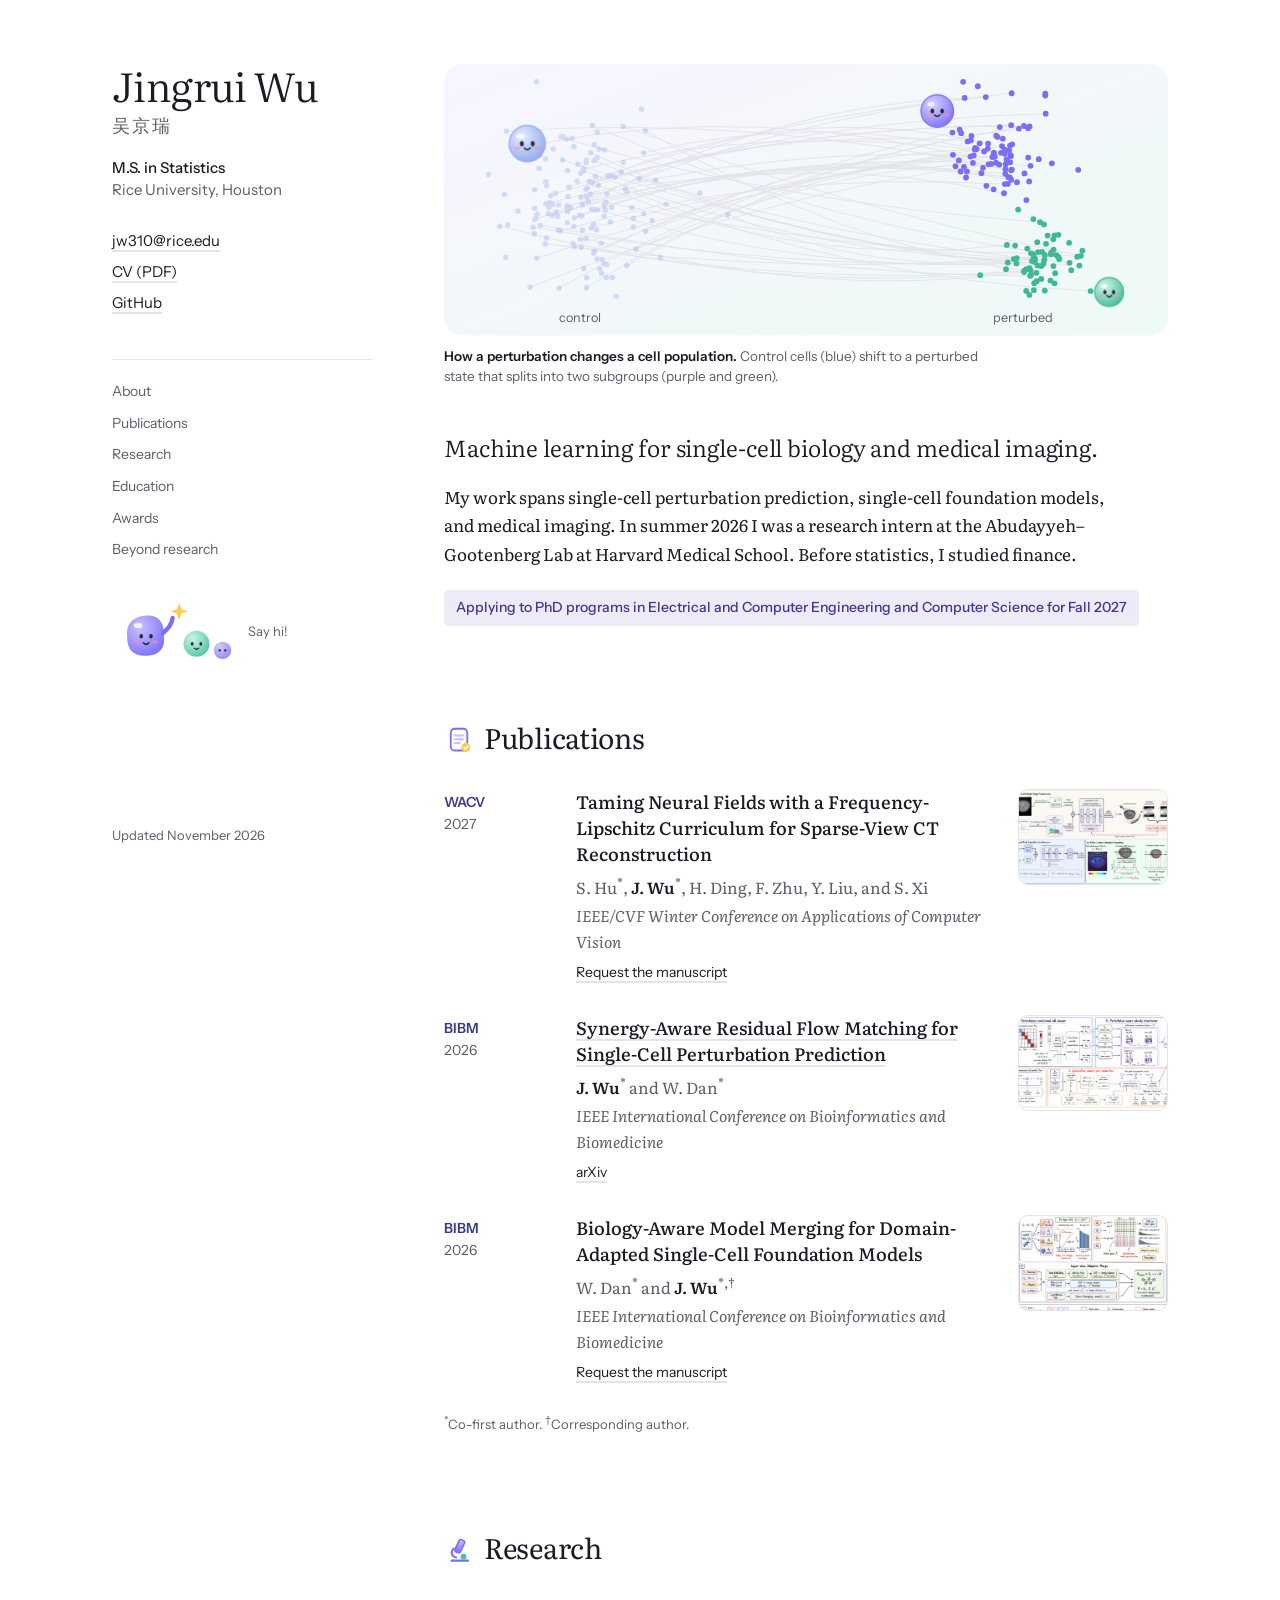
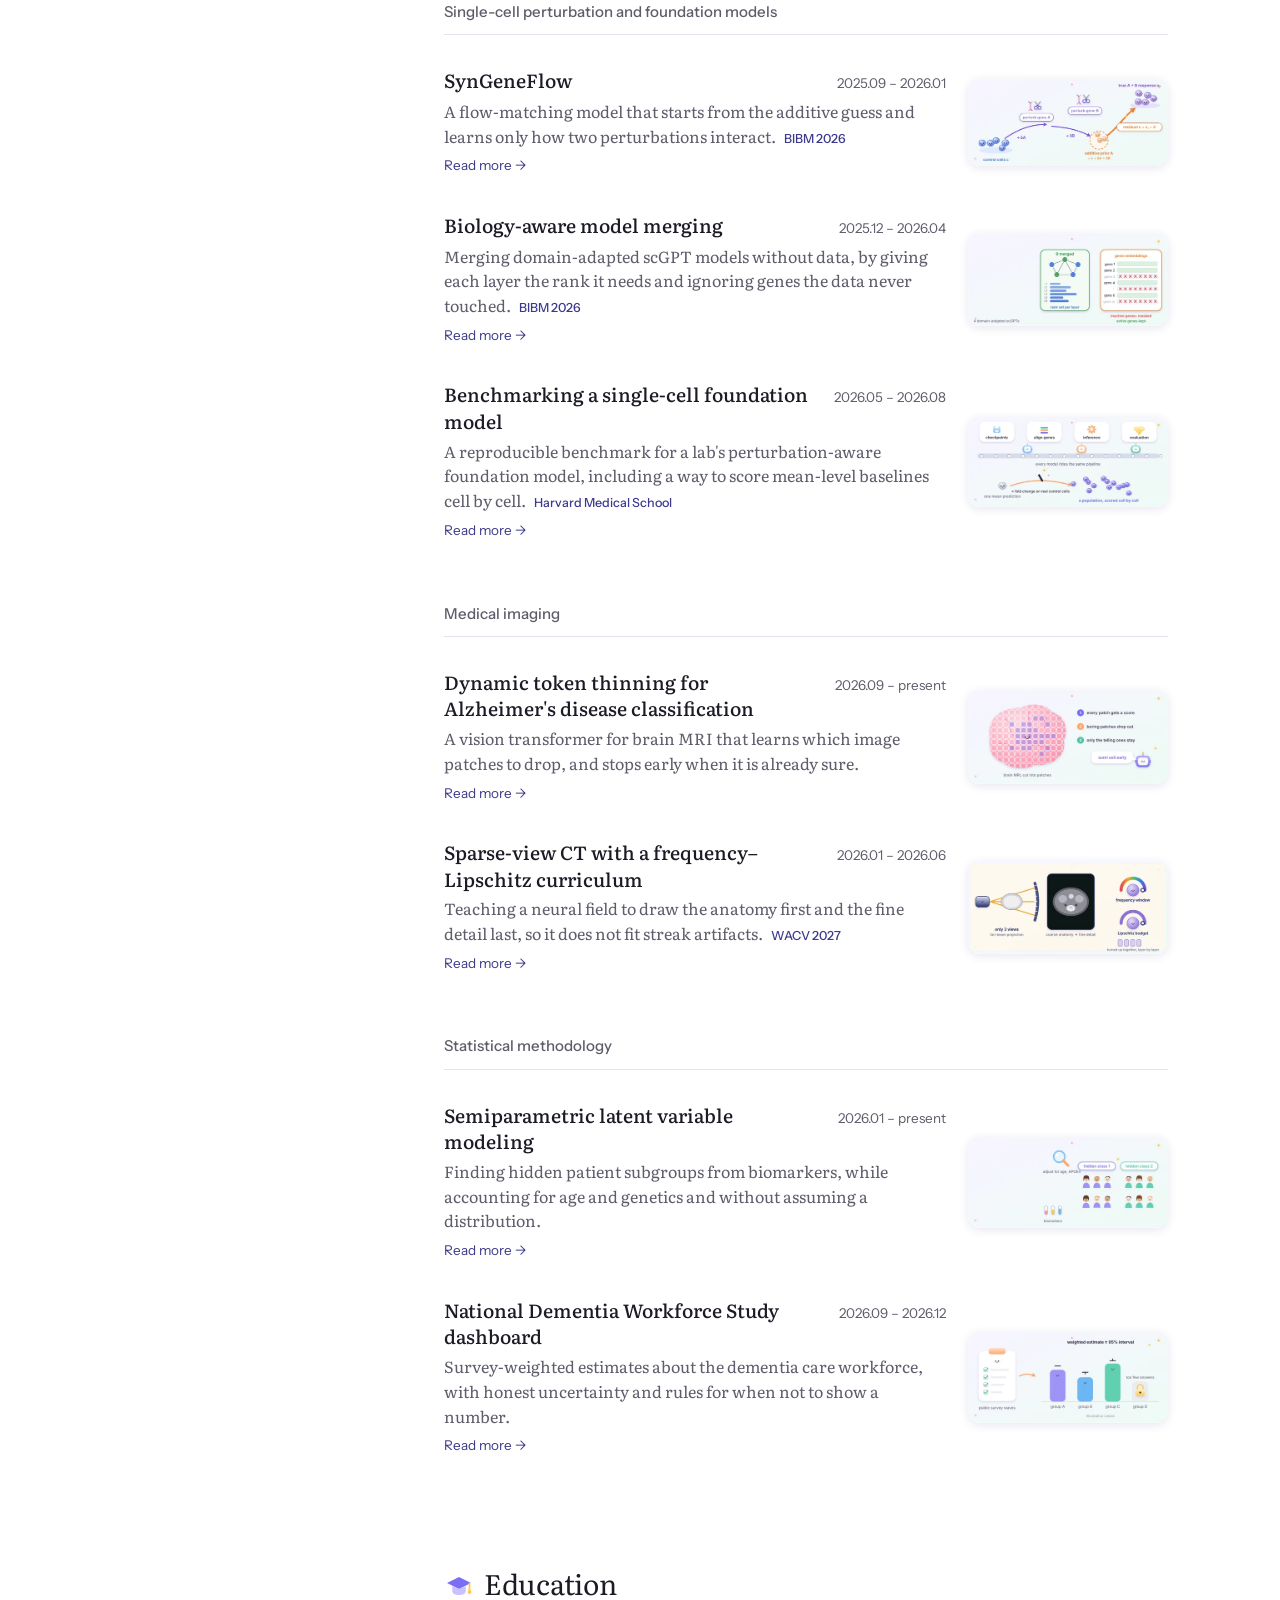
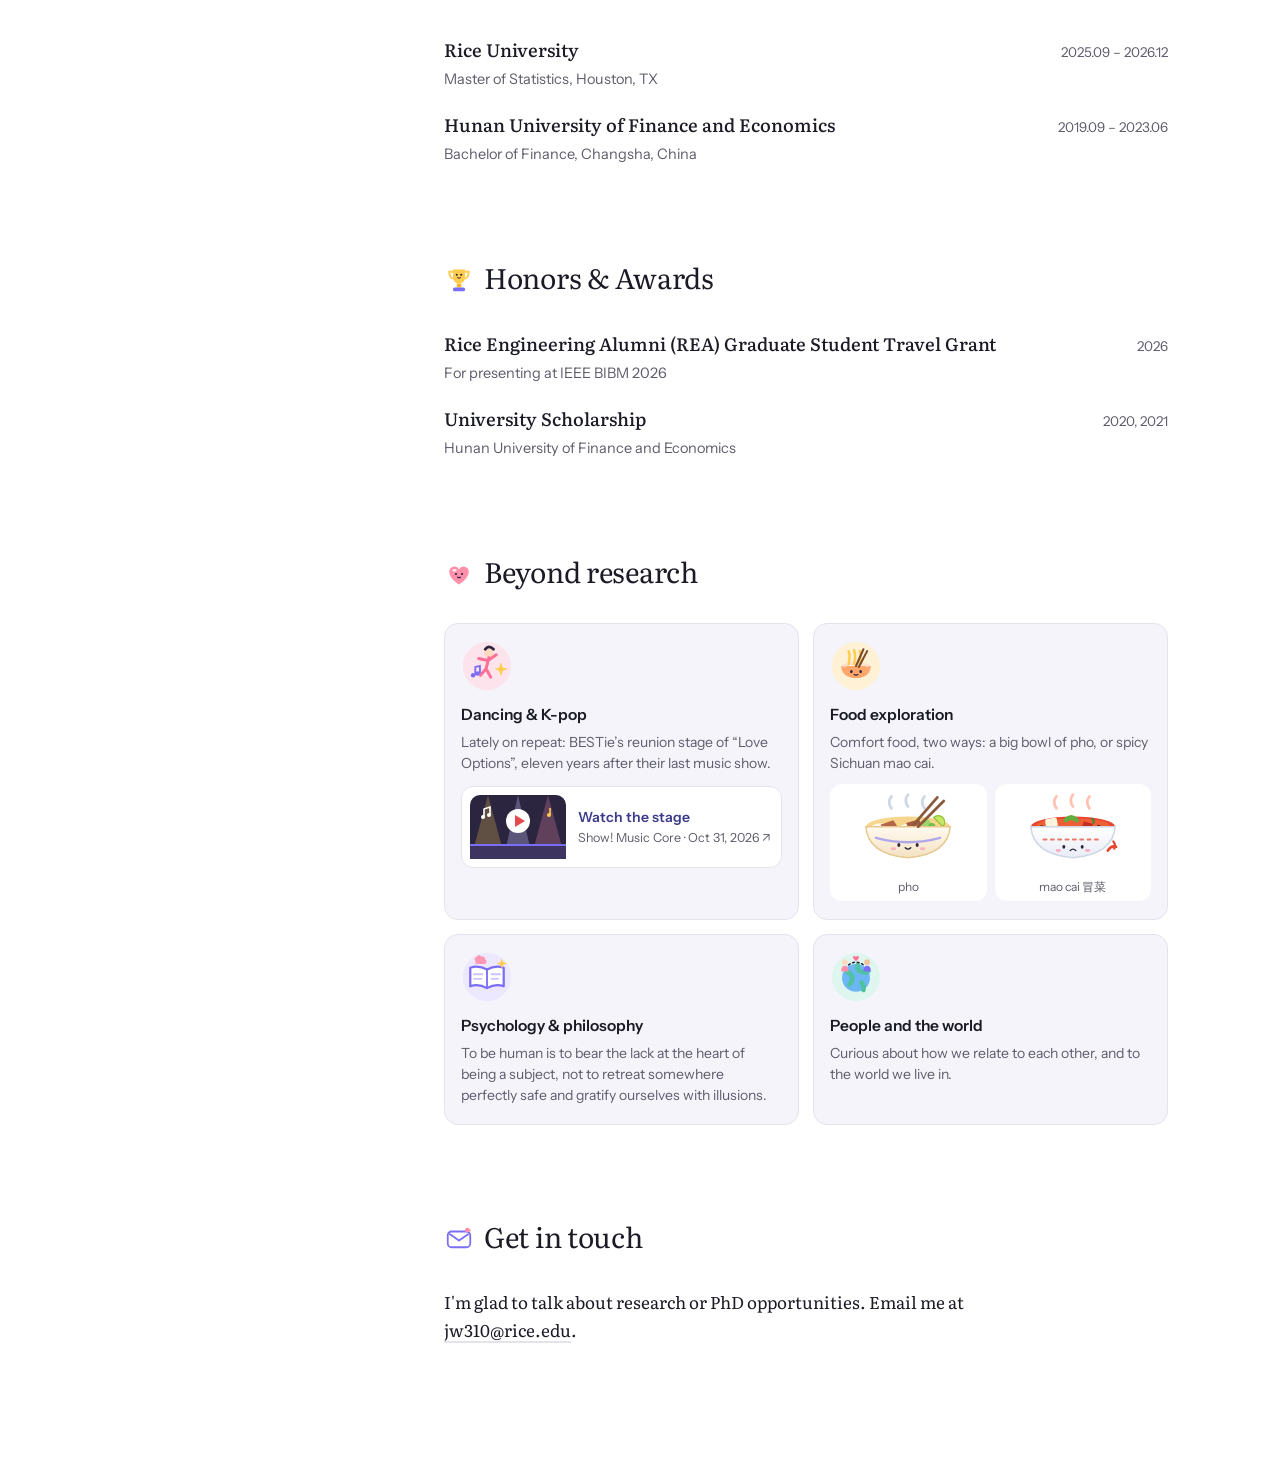
==== commit cc86841b: "Add "Beyond research" section - Four cards: dancing & K-pop (link to BESTie's Love Options reunion s" ====
--- a/index.html
+++ b/index.html
@@ -252,6 +252,34 @@
 @keyframes hero-pop { from { opacity: 0; transform: scale(.5) } 70% { opacity: 1; transform: scale(1.1) } to { opacity: 1; transform: scale(1) } }
 @media (prefers-reduced-motion: reduce) { .hero-buddy { animation: none; opacity: 1; } }
 @media (prefers-color-scheme: dark) { :root:not([data-theme="light"]) .hero-bg { opacity: .08; } }
+
+.fun { list-style: none; margin: 0; padding: 0; display: grid; grid-template-columns: repeat(auto-fill, minmax(260px, 1fr)); gap: 14px; }
+.fun li { padding: 16px 16px 18px; border-radius: 14px; background: color-mix(in srgb, var(--stain-soft) 55%, var(--paper)); border: 1px solid var(--faint); transition: transform .2s, box-shadow .2s; }
+.fun li:hover { transform: translateY(-3px) rotate(-.6deg); box-shadow: 0 6px 16px rgba(59,47,128,.12); }
+.fun-ic { display: block; width: 52px; height: 52px; }
+.fun-ic svg { width: 100%; height: 100%; display: block; }
+.fun b { display: block; margin-top: 10px; font-family: var(--sans); font-size: 15.5px; font-weight: 600; }
+.fun li > span:not(.fun-ic):not(.dishes) { display: block; margin-top: 4px; font-family: var(--sans); font-size: 14px; line-height: 1.5; color: var(--soft); }
+
+.fun .dishes { display: flex; gap: 8px; margin-top: 10px; }
+.dishes figure { margin: 0; flex: 1; text-align: center; background: var(--paper); border-radius: 12px; padding: 6px 4px 4px; }
+.dishes svg { width: 100%; max-width: 110px; height: auto; display: block; margin: 0 auto; }
+.dishes figcaption { font-family: var(--sans); font-size: 12px; color: var(--soft); margin-top: 2px; }
+@keyframes steam { 0% { opacity: 0; transform: translateY(4px) } 50% { opacity: .9 } 100% { opacity: 0; transform: translateY(-4px) } }
+.dishes .steam { animation: steam 2.6s ease-in-out infinite; }
+.dishes figure:last-child .steam { animation-delay: -1.3s; }
+@media (prefers-reduced-motion: reduce) { .dishes .steam { animation: none; } }
+
+.watch { display: flex; align-items: center; gap: 12px; margin-top: 12px; padding: 8px; border-radius: 12px; background: var(--paper); border: 1px solid var(--faint); text-decoration: none; transition: border-color .15s, transform .2s; }
+.watch:hover { border-color: var(--stain); transform: translateY(-1px); }
+.watch svg { width: 96px; height: 64px; flex: none; display: block; }
+.watch > span { font-family: var(--sans); font-size: 12.5px; color: var(--soft); line-height: 1.4; }
+.watch > span b { display: block; margin: 0 0 2px; font-size: 14px; color: var(--stain); font-weight: 600; }
+@keyframes spot { 0%,100% { opacity: .15 } 50% { opacity: .45 } }
+@keyframes note { 0%,100% { transform: translateY(0) } 50% { transform: translateY(-3px) } }
+.watch .spot { animation: spot 2s ease-in-out infinite; } .watch .s2 { animation-delay: -.7s; } .watch .s3 { animation-delay: -1.3s; }
+.watch .note { animation: note 1.6s ease-in-out infinite; } .watch .n2 { animation-delay: -.8s; }
+@media (prefers-reduced-motion: reduce) { .watch .spot, .watch .note { animation: none; } }
 /* Homepage illustrations */
 .h-ic { display: inline-block; width: 30px; height: 30px; margin-right: 10px; vertical-align: -6px; }
 .h-ic svg { width: 100%; height: 100%; display: block; }
@@ -349,6 +377,7 @@
     <a href="#research">Research</a>
     <a href="#education">Education</a>
     <a href="#awards">Awards</a>
+    <a href="#beyond">Beyond research</a>
   </nav>
 <div class="mascot" aria-hidden="true"><svg viewBox="0 0 120 70"><defs><radialGradient id="mc" cx="35%" cy="30%" r="80%"><stop offset="0" stop-color="#c9c2ff"/><stop offset="1" stop-color="#7b6ef6"/></radialGradient><radialGradient id="mc2" cx="35%" cy="30%" r="80%"><stop offset="0" stop-color="#c8f5e8"/><stop offset="1" stop-color="#4fc3a1"/></radialGradient></defs>
 <g class="m-bob"><path d="M14 40 Q12 22 30 20 Q48 18 48 38 Q50 56 32 57 Q14 58 14 40Z" fill="url(#mc)"/><ellipse cx="24" cy="29" rx="4" ry="2.4" fill="#fff" opacity=".8"/><ellipse cx="27" cy="39" rx="1.6" ry="2.1" fill="#2b2540"/><ellipse cx="36" cy="39" rx="1.6" ry="2.1" fill="#2b2540"/><ellipse cx="23" cy="44" rx="2.4" ry="1.4" fill="#ff8fab" opacity=".6"/><ellipse cx="40" cy="44" rx="2.4" ry="1.4" fill="#ff8fab" opacity=".6"/><path d="M29 45 Q31.5 48 34 45" stroke="#2b2540" stroke-width="1.4" fill="none" stroke-linecap="round"/><path class="m-wave" d="M47 36 Q55 30 56 22" stroke="#7b6ef6" stroke-width="4" fill="none" stroke-linecap="round"/></g>
@@ -461,6 +490,39 @@
     </div>
   </section>
 
+  <section id="beyond" aria-labelledby="h-beyond">
+    <h2 id="h-beyond"><span class="h-ic" aria-hidden="true"><svg viewBox="0 0 40 40"><path d="M20 34s-13-7.5-13-17a7 7 0 0 1 13-3.5A7 7 0 0 1 33 17c0 9.5-13 17-13 17z" fill="#ff8fab"/><ellipse cx="14" cy="15" rx="3" ry="2" fill="#fff" opacity=".7"/><circle cx="16" cy="20" r="1.4" fill="#2b2540"/><circle cx="24" cy="20" r="1.4" fill="#2b2540"/><path d="M18 24q2 1.8 4 0" stroke="#2b2540" stroke-width="1.4" fill="none" stroke-linecap="round"/></svg></span>Beyond research</h2>
+    <ul class="fun">
+      <li><span class="fun-ic" aria-hidden="true"><svg viewBox="0 0 56 56"><circle cx="28" cy="28" r="26" fill="#fde4ec"/><circle cx="30" cy="14" r="5" fill="#ffd9c0"/><path d="M26 10q4-5 9 0" stroke="#2b2540" stroke-width="3" fill="none" stroke-linecap="round"/><path d="M30 19l-3 12 5 9M27 31l-6 7M29 22l9-6M29 22l-10-2" stroke="#ff6f96" stroke-width="3.2" fill="none" stroke-linecap="round" stroke-linejoin="round"/><path d="M41 30l2-6 2 6 6 1-6 2-2 6-2-6-5-2z" fill="#ffcc4d"/><circle cx="13" cy="38" r="2.4" fill="#7b6ef6"/><path d="M15.4 38V29l5-1v8" stroke="#7b6ef6" stroke-width="2" fill="none"/><circle cx="18" cy="36" r="2.4" fill="#7b6ef6"/></svg></span><b>Dancing &amp; K-pop</b><span>Lately on repeat: BESTie&#8217;s reunion stage of &#8220;Love Options&#8221;, eleven years after their last music show.</span><a class="watch" href="https://www.youtube.com/watch?v=yQuk7TFmfyg" target="_blank" rel="noopener"><svg viewBox="0 0 96 64" aria-hidden="true"><rect width="96" height="64" rx="10" fill="#2b2540"/>
+<path class="spot" d="M18 0L4 52h28z" fill="#ffcc4d" opacity=".25"/><path class="spot s2" d="M78 0L64 52h28z" fill="#ff8fab" opacity=".25"/><path class="spot s3" d="M48 0L36 52h24z" fill="#c9c2ff" opacity=".3"/>
+<rect x="0" y="50" width="96" height="14" fill="#3d3560"/><path d="M0 50h96" stroke="#7b6ef6" stroke-width="2"/>
+<circle cx="48" cy="26" r="12" fill="#fff"/><path d="M45 20v12l10-6z" fill="#e5484d"/>
+<path class="note" d="M14 22v-8l6-2v8" stroke="#fff" stroke-width="1.6" fill="none"/><circle cx="13" cy="22" r="2" fill="#fff"/><circle cx="19" cy="20" r="2" fill="#fff"/>
+<path class="note n2" d="M80 20v-7" stroke="#ffcc4d" stroke-width="1.6"/><circle cx="79" cy="20" r="2" fill="#ffcc4d"/></svg><span><b>Watch the stage</b>Show! Music Core &middot; Oct 31, 2026 &#8599;</span></a></li>
+      <li><span class="fun-ic" aria-hidden="true"><svg viewBox="0 0 56 56"><circle cx="28" cy="28" r="26" fill="#fff1d6"/><path d="M12 28h32q-1 13-16 13T12 28z" fill="#ffa66b"/><path d="M14 28q14-6 28 0" stroke="#ffe0cc" stroke-width="3" fill="none"/><path d="M20 26q2-10 0-14M26 26q2-10 0-15M32 26q2-10 0-14" stroke="#ffcc4d" stroke-width="2.6" fill="none" stroke-linecap="round"/><path d="M36 10l-8 18M40 12l-9 17" stroke="#7a4a2a" stroke-width="2.2" stroke-linecap="round"/><ellipse cx="23" cy="34" rx="1.4" ry="1.8" fill="#2b2540"/><ellipse cx="33" cy="34" rx="1.4" ry="1.8" fill="#2b2540"/><path d="M26 37q2 2 4 0" stroke="#2b2540" stroke-width="1.4" fill="none" stroke-linecap="round"/></svg></span><b>Food exploration</b><span>Comfort food, two ways: a big bowl of pho, or spicy Sichuan mao cai.</span><span class="dishes"><figure><svg viewBox="0 0 120 92" role="img" aria-label="Cartoon bowl of pho"><defs><linearGradient id="phb" x1="0" y1="0" x2="0" y2="1"><stop offset="0" stop-color="#fffaf0"/><stop offset="1" stop-color="#f3e2c3"/></linearGradient></defs>
+<path class="steam" d="M42 20q-5-7 0-13M60 18q-5-7 0-13M78 20q-5-7 0-13" stroke="#cfd6e4" stroke-width="3" fill="none" stroke-linecap="round"/>
+<ellipse cx="60" cy="40" rx="46" ry="11" fill="#f7d58c"/>
+<path d="M22 40q8-4 16 0t16 0 16 0 16 0" stroke="#fff8e6" stroke-width="3.2" fill="none" stroke-linecap="round"/>
+<path d="M30 38l14-5 4 6-15 3z" fill="#b5654a"/><path d="M58 36l14-4 3 6-15 3z" fill="#a85a40"/>
+<circle cx="80" cy="37" r="5" fill="#9ad66b"/><circle cx="86" cy="40" r="4" fill="#6fbf4a"/><ellipse cx="46" cy="42" rx="5" ry="2.4" fill="#6fbf4a"/>
+<path d="M88 30a7 7 0 0 1 10 10z" fill="#c6e86a" stroke="#8fbf2f" stroke-width="1.2"/>
+<path d="M14 40q2 30 46 34 44-4 46-34z" fill="url(#phb)" stroke="#e7c98f" stroke-width="1.6"/><path d="M24 52q36 10 72 0" stroke="#7b6ef6" stroke-width="2.6" fill="none" opacity=".55"/>
+<ellipse cx="50" cy="60" rx="1.6" ry="2.1" fill="#2b2540"/><ellipse cx="70" cy="60" rx="1.6" ry="2.1" fill="#2b2540"/><ellipse cx="44" cy="64" rx="3" ry="1.6" fill="#ff8fab" opacity=".6"/><ellipse cx="76" cy="64" rx="3" ry="1.6" fill="#ff8fab" opacity=".6"/><path d="M57 63q3 3 6 0" stroke="#2b2540" stroke-width="1.5" fill="none" stroke-linecap="round"/>
+<path d="M92 8L66 38M99 12L71 40" stroke="#8a5a3c" stroke-width="3" stroke-linecap="round"/></svg><figcaption>pho</figcaption></figure><figure><svg viewBox="0 0 120 92" role="img" aria-label="Cartoon bowl of mao cai, spicy Sichuan hot pot"><defs><linearGradient id="mcb" x1="0" y1="0" x2="0" y2="1"><stop offset="0" stop-color="#ffffff"/><stop offset="1" stop-color="#e8ecf5"/></linearGradient></defs>
+<path class="steam" d="M42 20q-5-7 0-13M60 18q-5-7 0-13M78 20q-5-7 0-13" stroke="#ffc2b3" stroke-width="3" fill="none" stroke-linecap="round"/>
+<ellipse cx="60" cy="40" rx="46" ry="11" fill="#e8452e"/>
+<ellipse cx="60" cy="38" rx="40" ry="7" fill="#f26b3a" opacity=".7"/>
+<rect x="30" y="31" width="13" height="10" rx="2" fill="#fff4dc" transform="rotate(-10 36 36)"/><path d="M52 33q6-6 12 0" stroke="#5fae3e" stroke-width="5" fill="none" stroke-linecap="round"/>
+<path d="M72 34l10 3-2 4-10-2z" fill="#c62d1f"/><path d="M80 31q4 2 2 6" stroke="#2f8a3a" stroke-width="2" fill="none"/>
+<circle cx="48" cy="42" r="2" fill="#5a2a1a"/><circle cx="88" cy="40" r="2" fill="#5a2a1a"/><circle cx="26" cy="40" r="1.8" fill="#5a2a1a"/><ellipse cx="66" cy="43" rx="5" ry="2.4" fill="#ffd27a"/>
+<path d="M14 40q2 30 46 34 44-4 46-34z" fill="url(#mcb)" stroke="#cfd6e4" stroke-width="1.6"/><path d="M28 54h64" stroke="#e8452e" stroke-width="2.4" stroke-dasharray="3 5" stroke-linecap="round" opacity=".7"/>
+<ellipse cx="50" cy="62" rx="1.6" ry="2.1" fill="#2b2540"/><ellipse cx="70" cy="62" rx="1.6" ry="2.1" fill="#2b2540"/><ellipse cx="44" cy="66" rx="3" ry="1.6" fill="#ff8fab" opacity=".7"/><ellipse cx="76" cy="66" rx="3" ry="1.6" fill="#ff8fab" opacity=".7"/><path d="M57 66q3 -3 6 0" stroke="#2b2540" stroke-width="1.5" fill="none" stroke-linecap="round"/>
+<path d="M98 66q4-6 9-4" stroke="#e8452e" stroke-width="3" fill="none" stroke-linecap="round"/><path d="M104 56q3 4 1 8" stroke="#e8452e" stroke-width="2.4" fill="none" stroke-linecap="round"/></svg><figcaption>mao cai &#20882;&#33756;</figcaption></figure></span></li>
+      <li><span class="fun-ic" aria-hidden="true"><svg viewBox="0 0 56 56"><circle cx="28" cy="28" r="26" fill="#ece8ff"/><path d="M10 38V18q9-3 18 2 9-5 18-2v20q-9-3-18 2-9-5-18-2z" fill="#fff" stroke="#7b6ef6" stroke-width="2.4" stroke-linejoin="round"/><path d="M28 20v20" stroke="#7b6ef6" stroke-width="2"/><path d="M16 12q-3-4 1-6 2-3 5 0 4-1 4 3 3 2 0 5h-9q-3-1-1-2z" fill="#ff8fab" opacity=".9"/><path d="M14 25h9M14 30h8M33 25h9M33 30h7" stroke="#c9c2ff" stroke-width="2" stroke-linecap="round"/><path d="M44 8l1.5 4 4 1.5-4 1.5L44 19l-1.5-4-4-1.5 4-1.5z" fill="#ffcc4d"/></svg></span><b>Psychology &amp; philosophy</b><span>To be human is to bear the lack at the heart of being a subject, not to retreat somewhere perfectly safe and gratify ourselves with illusions.</span></li>
+      <li><span class="fun-ic" aria-hidden="true"><svg viewBox="0 0 56 56"><circle cx="28" cy="28" r="26" fill="#dff6ee"/><circle cx="28" cy="29" r="15" fill="#6cb6f5"/><path d="M18 22q5 2 6 6t-3 8M30 15q-2 5 3 7t8 0M34 34q3 3 2 8" stroke="#4fc3a1" stroke-width="5" fill="none" stroke-linecap="round"/><circle cx="16" cy="12" r="3.2" fill="#ffd9c0"/><path d="M12 22q0-6 4-6t4 6" fill="#ff8fab"/><circle cx="40" cy="12" r="3.2" fill="#f1c3a1"/><path d="M36 22q0-6 4-6t4 6" fill="#7b6ef6"/><path d="M20 15q8-6 16 0" stroke="#2b2540" stroke-width="1.6" fill="none" stroke-dasharray="2 3" stroke-linecap="round"/><path d="M28 6.5c1.2-2 4-1 3 1.2L28 11l-3-3.3c-1-2.2 1.8-3.2 3-1.2z" fill="#ff6f96"/></svg></span><b>People and the world</b><span>Curious about how we relate to each other, and to the world we live in.</span></li>
+    </ul>
+  </section>
+
   <section id="contact" aria-labelledby="h-contact">
     <h2 id="h-contact"><span class="h-ic" aria-hidden="true"><svg viewBox="0 0 40 40"><rect x="5" y="10" width="30" height="21" rx="5" fill="#fff" stroke="#7b6ef6" stroke-width="2.4"/><path d="M7 13l13 9 13-9" stroke="#7b6ef6" stroke-width="2.4" fill="none" stroke-linejoin="round"/><path d="M32 6c2 0 4 2 4 4-3 0-4-2-4-4z" fill="#ff8fab"/><circle cx="31" cy="8" r="3" fill="#ff8fab"/></svg></span>Get in touch</h2>
     <p class="closing">I'm glad to talk about research or PhD opportunities. Email me at <a href="mailto:jw310@rice.edu">jw310@rice.edu</a>.</p>
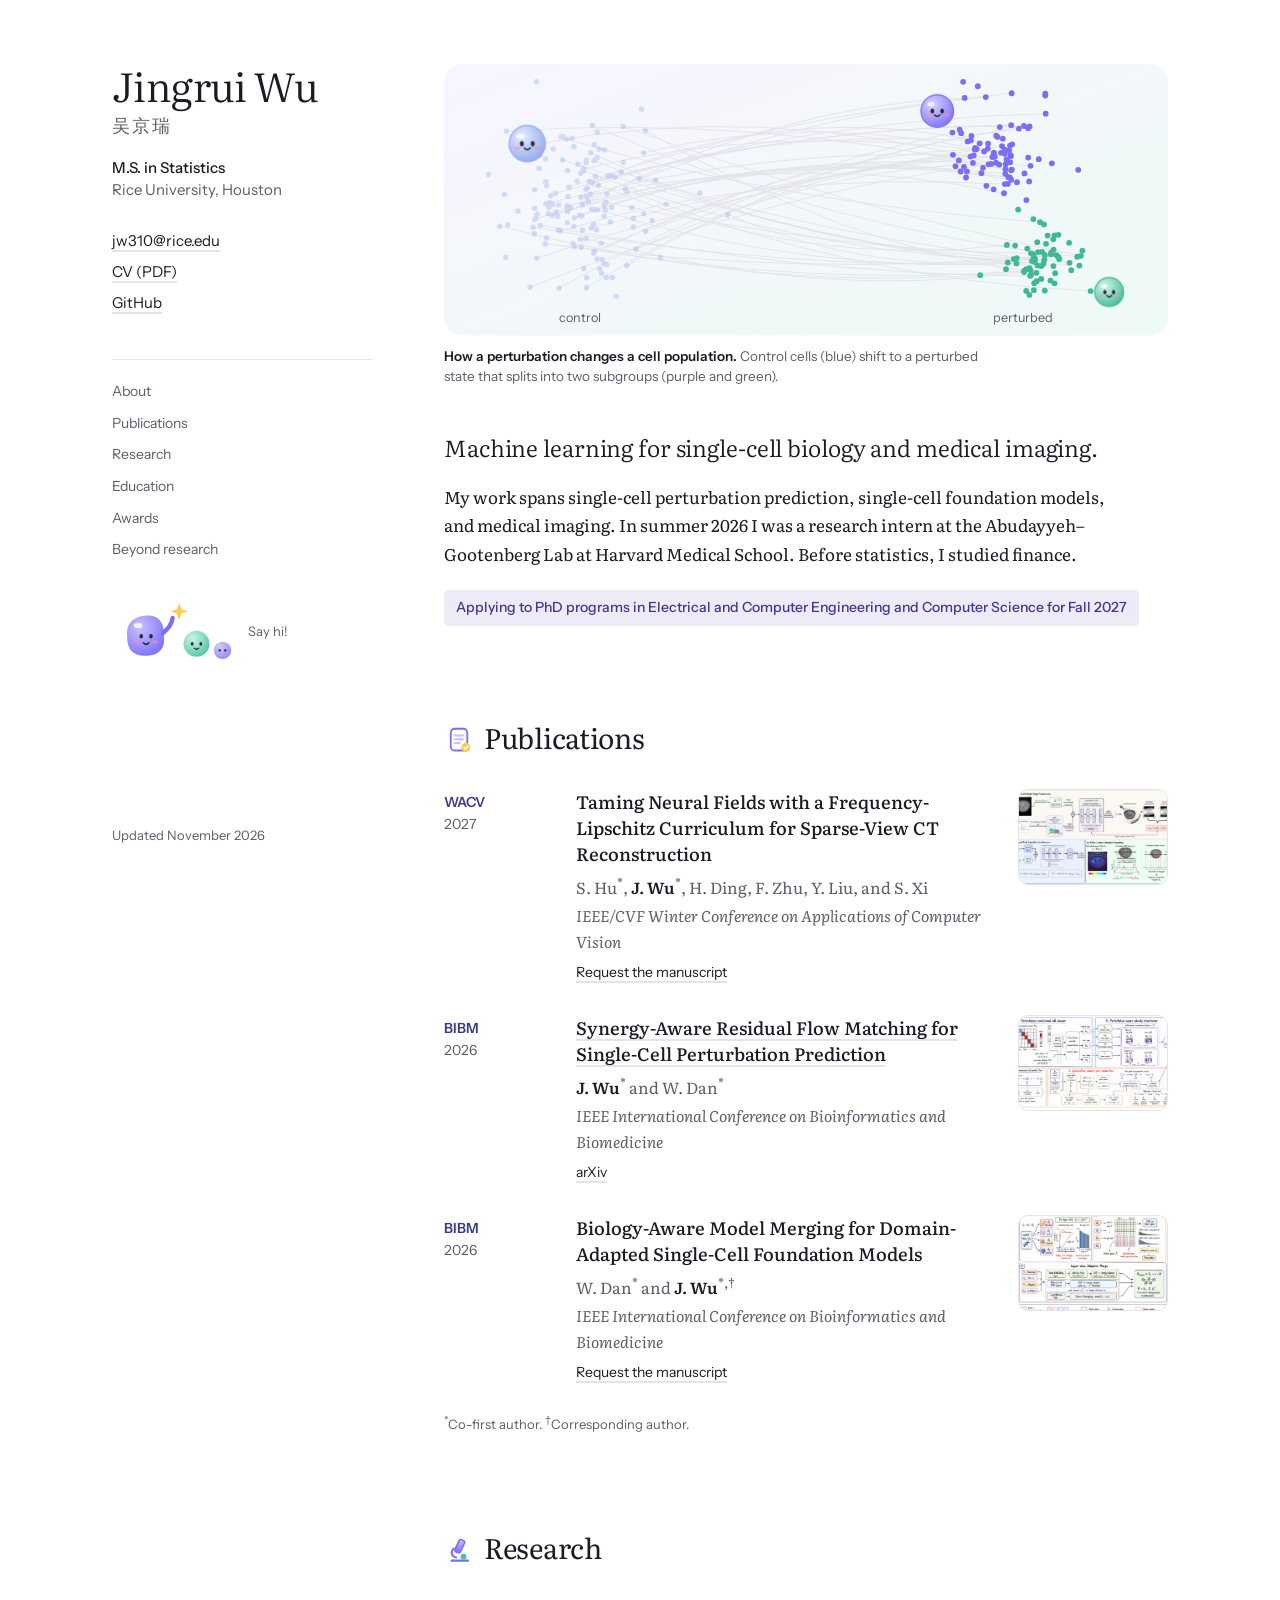
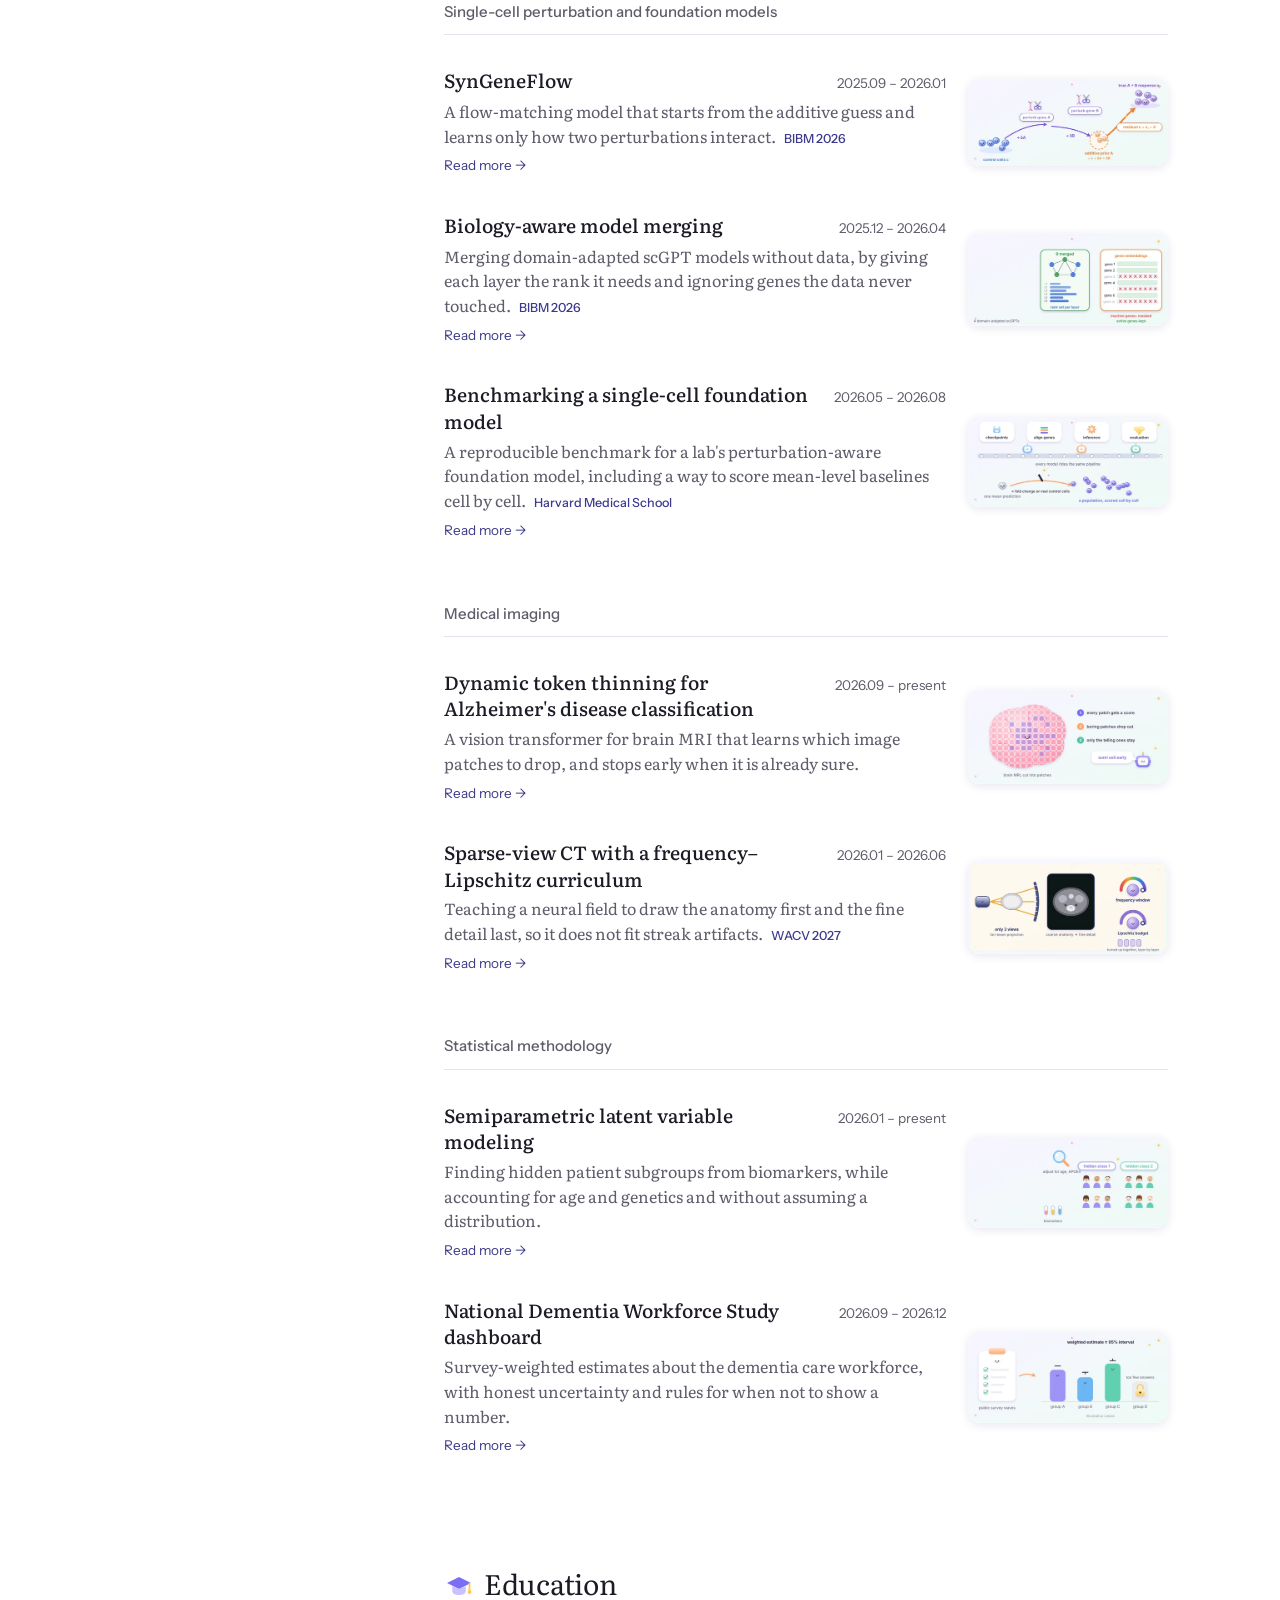
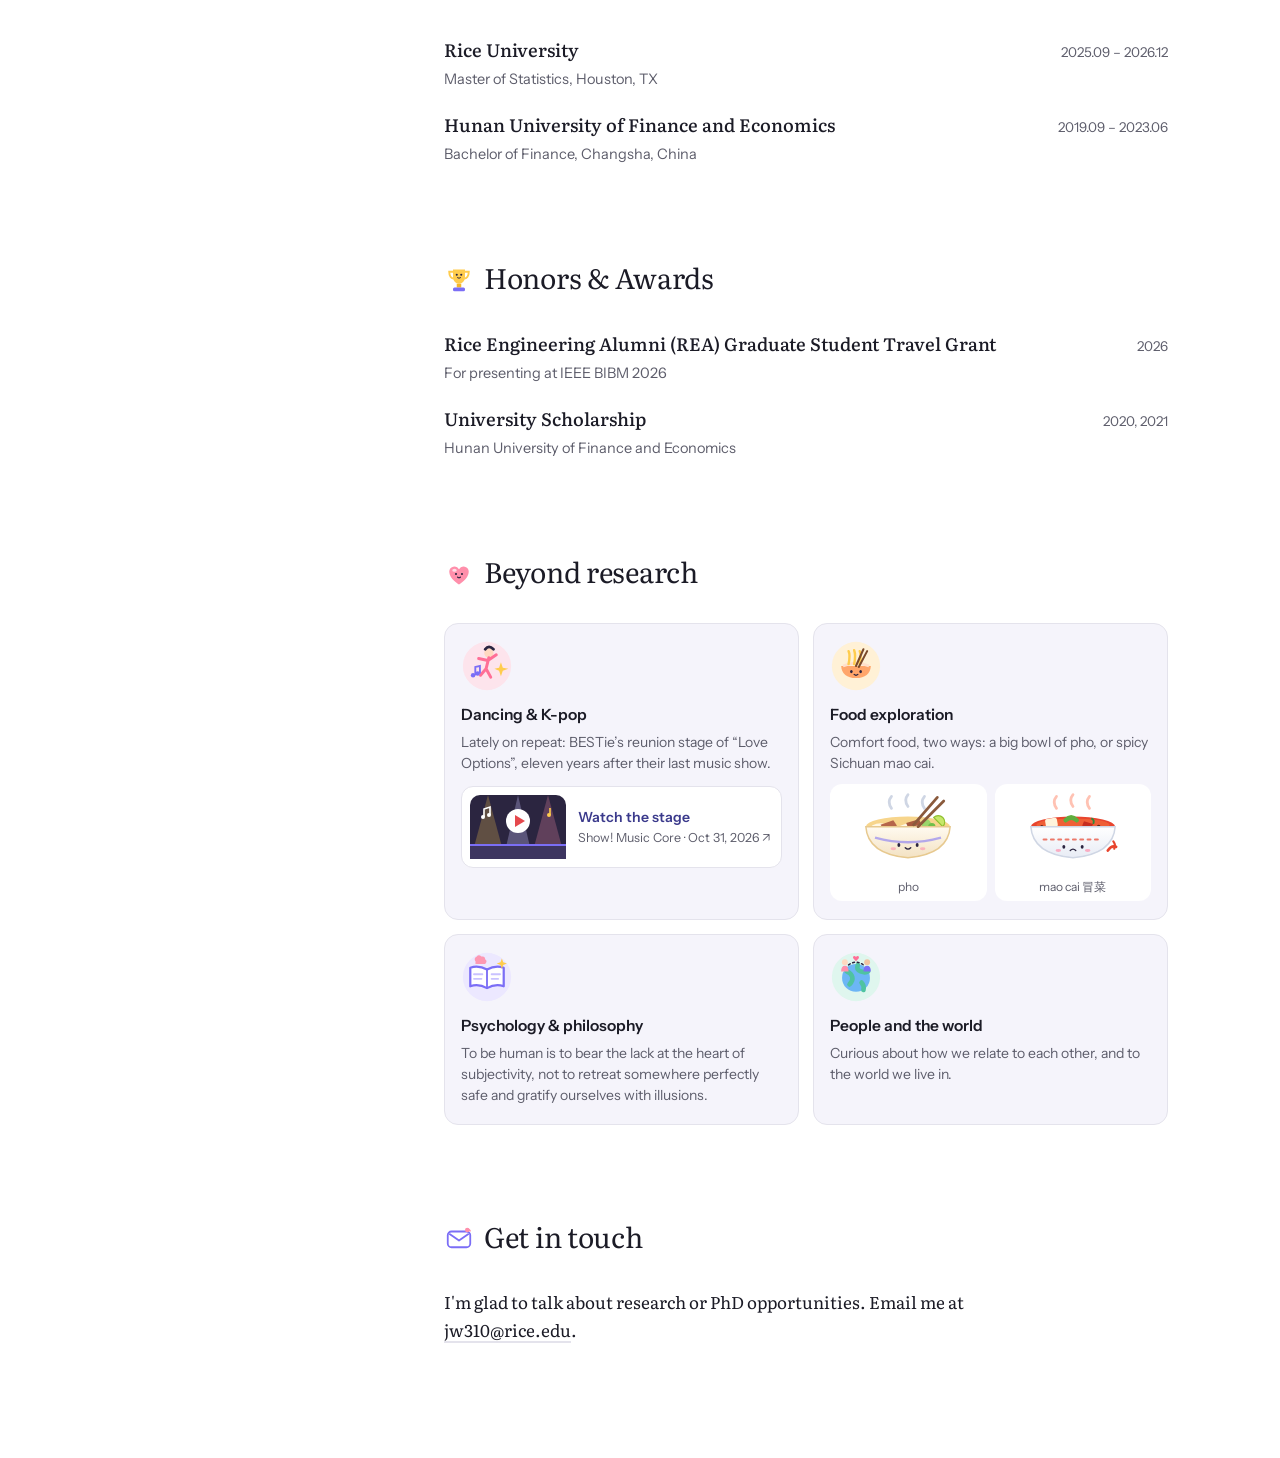
==== commit 5ea189d9: "Beyond research: use "subjectivity" in the philosophy line Co-Authored-By: Claude Opus 5.5 <noreply@" ====
--- a/index.html
+++ b/index.html
@@ -518,7 +518,7 @@
 <path d="M14 40q2 30 46 34 44-4 46-34z" fill="url(#mcb)" stroke="#cfd6e4" stroke-width="1.6"/><path d="M28 54h64" stroke="#e8452e" stroke-width="2.4" stroke-dasharray="3 5" stroke-linecap="round" opacity=".7"/>
 <ellipse cx="50" cy="62" rx="1.6" ry="2.1" fill="#2b2540"/><ellipse cx="70" cy="62" rx="1.6" ry="2.1" fill="#2b2540"/><ellipse cx="44" cy="66" rx="3" ry="1.6" fill="#ff8fab" opacity=".7"/><ellipse cx="76" cy="66" rx="3" ry="1.6" fill="#ff8fab" opacity=".7"/><path d="M57 66q3 -3 6 0" stroke="#2b2540" stroke-width="1.5" fill="none" stroke-linecap="round"/>
 <path d="M98 66q4-6 9-4" stroke="#e8452e" stroke-width="3" fill="none" stroke-linecap="round"/><path d="M104 56q3 4 1 8" stroke="#e8452e" stroke-width="2.4" fill="none" stroke-linecap="round"/></svg><figcaption>mao cai &#20882;&#33756;</figcaption></figure></span></li>
-      <li><span class="fun-ic" aria-hidden="true"><svg viewBox="0 0 56 56"><circle cx="28" cy="28" r="26" fill="#ece8ff"/><path d="M10 38V18q9-3 18 2 9-5 18-2v20q-9-3-18 2-9-5-18-2z" fill="#fff" stroke="#7b6ef6" stroke-width="2.4" stroke-linejoin="round"/><path d="M28 20v20" stroke="#7b6ef6" stroke-width="2"/><path d="M16 12q-3-4 1-6 2-3 5 0 4-1 4 3 3 2 0 5h-9q-3-1-1-2z" fill="#ff8fab" opacity=".9"/><path d="M14 25h9M14 30h8M33 25h9M33 30h7" stroke="#c9c2ff" stroke-width="2" stroke-linecap="round"/><path d="M44 8l1.5 4 4 1.5-4 1.5L44 19l-1.5-4-4-1.5 4-1.5z" fill="#ffcc4d"/></svg></span><b>Psychology &amp; philosophy</b><span>To be human is to bear the lack at the heart of being a subject, not to retreat somewhere perfectly safe and gratify ourselves with illusions.</span></li>
+      <li><span class="fun-ic" aria-hidden="true"><svg viewBox="0 0 56 56"><circle cx="28" cy="28" r="26" fill="#ece8ff"/><path d="M10 38V18q9-3 18 2 9-5 18-2v20q-9-3-18 2-9-5-18-2z" fill="#fff" stroke="#7b6ef6" stroke-width="2.4" stroke-linejoin="round"/><path d="M28 20v20" stroke="#7b6ef6" stroke-width="2"/><path d="M16 12q-3-4 1-6 2-3 5 0 4-1 4 3 3 2 0 5h-9q-3-1-1-2z" fill="#ff8fab" opacity=".9"/><path d="M14 25h9M14 30h8M33 25h9M33 30h7" stroke="#c9c2ff" stroke-width="2" stroke-linecap="round"/><path d="M44 8l1.5 4 4 1.5-4 1.5L44 19l-1.5-4-4-1.5 4-1.5z" fill="#ffcc4d"/></svg></span><b>Psychology &amp; philosophy</b><span>To be human is to bear the lack at the heart of subjectivity, not to retreat somewhere perfectly safe and gratify ourselves with illusions.</span></li>
       <li><span class="fun-ic" aria-hidden="true"><svg viewBox="0 0 56 56"><circle cx="28" cy="28" r="26" fill="#dff6ee"/><circle cx="28" cy="29" r="15" fill="#6cb6f5"/><path d="M18 22q5 2 6 6t-3 8M30 15q-2 5 3 7t8 0M34 34q3 3 2 8" stroke="#4fc3a1" stroke-width="5" fill="none" stroke-linecap="round"/><circle cx="16" cy="12" r="3.2" fill="#ffd9c0"/><path d="M12 22q0-6 4-6t4 6" fill="#ff8fab"/><circle cx="40" cy="12" r="3.2" fill="#f1c3a1"/><path d="M36 22q0-6 4-6t4 6" fill="#7b6ef6"/><path d="M20 15q8-6 16 0" stroke="#2b2540" stroke-width="1.6" fill="none" stroke-dasharray="2 3" stroke-linecap="round"/><path d="M28 6.5c1.2-2 4-1 3 1.2L28 11l-3-3.3c-1-2.2 1.8-3.2 3-1.2z" fill="#ff6f96"/></svg></span><b>People and the world</b><span>Curious about how we relate to each other, and to the world we live in.</span></li>
     </ul>
   </section>
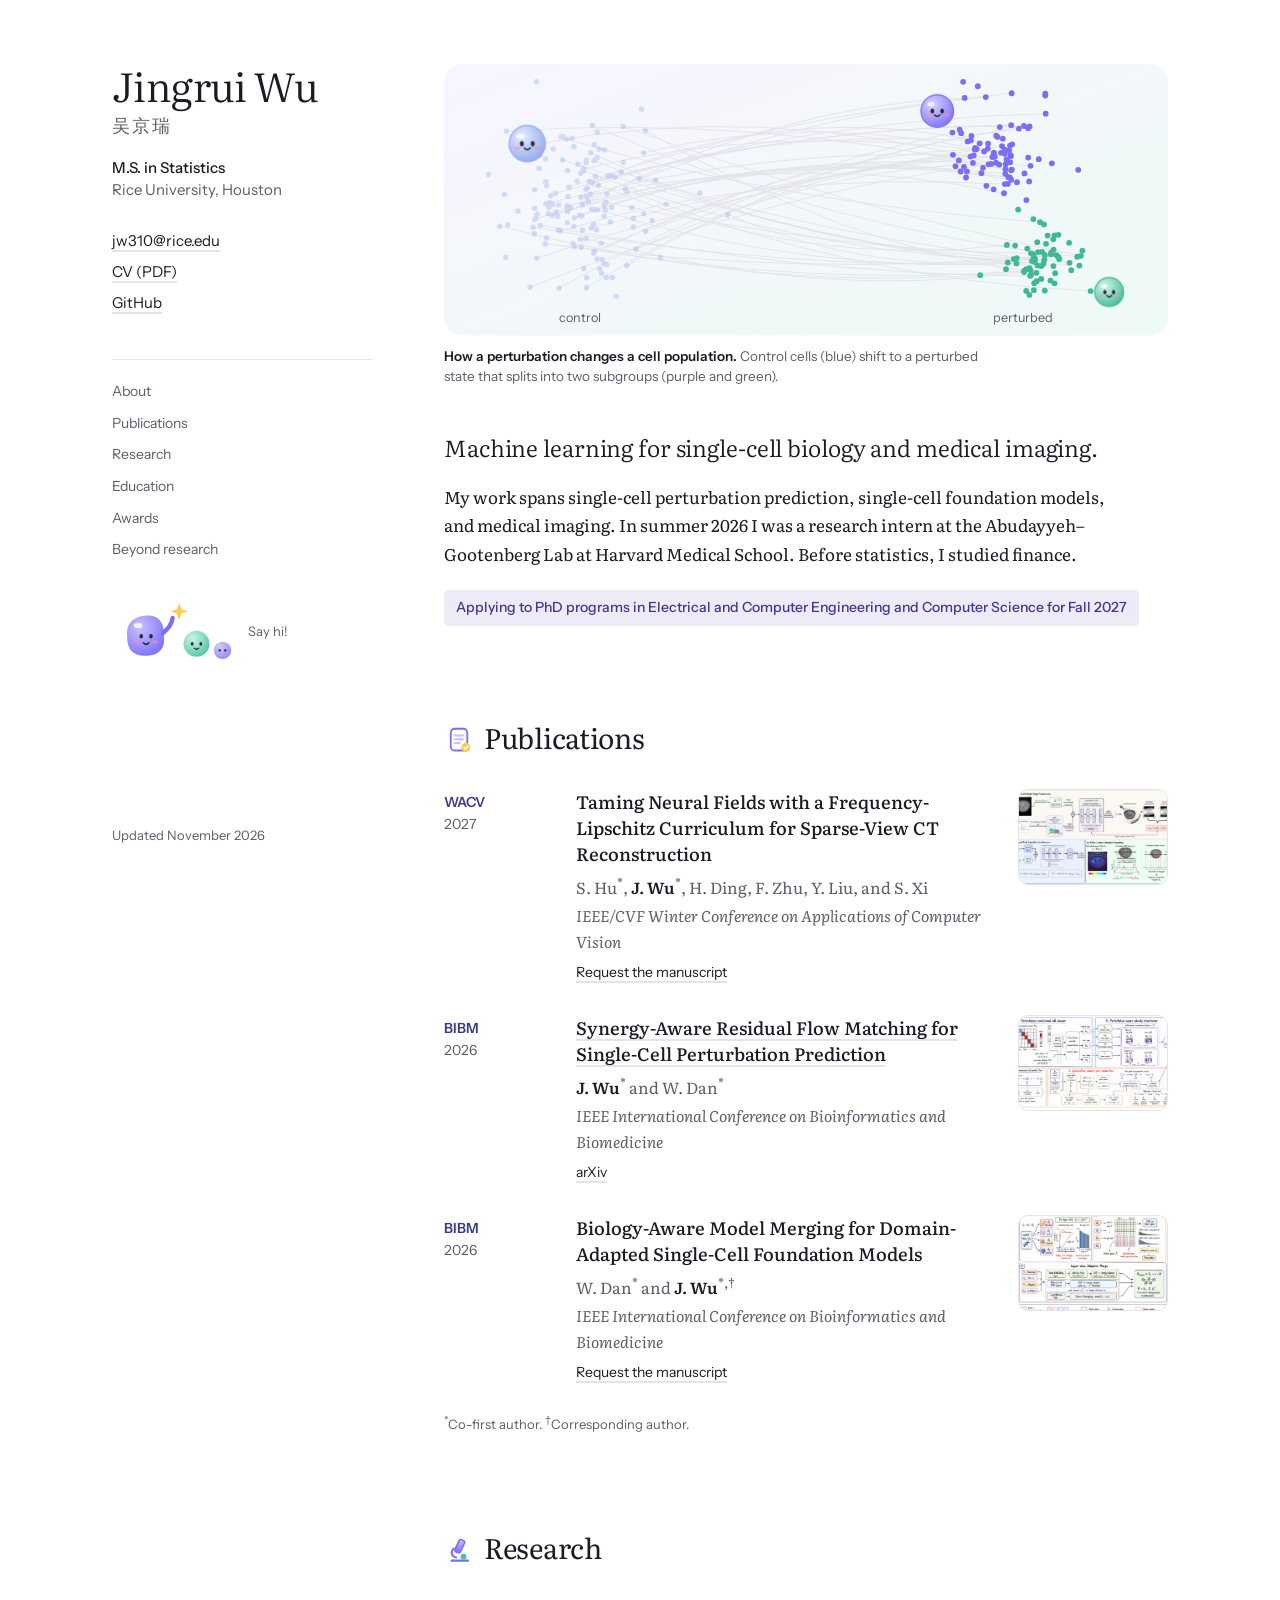
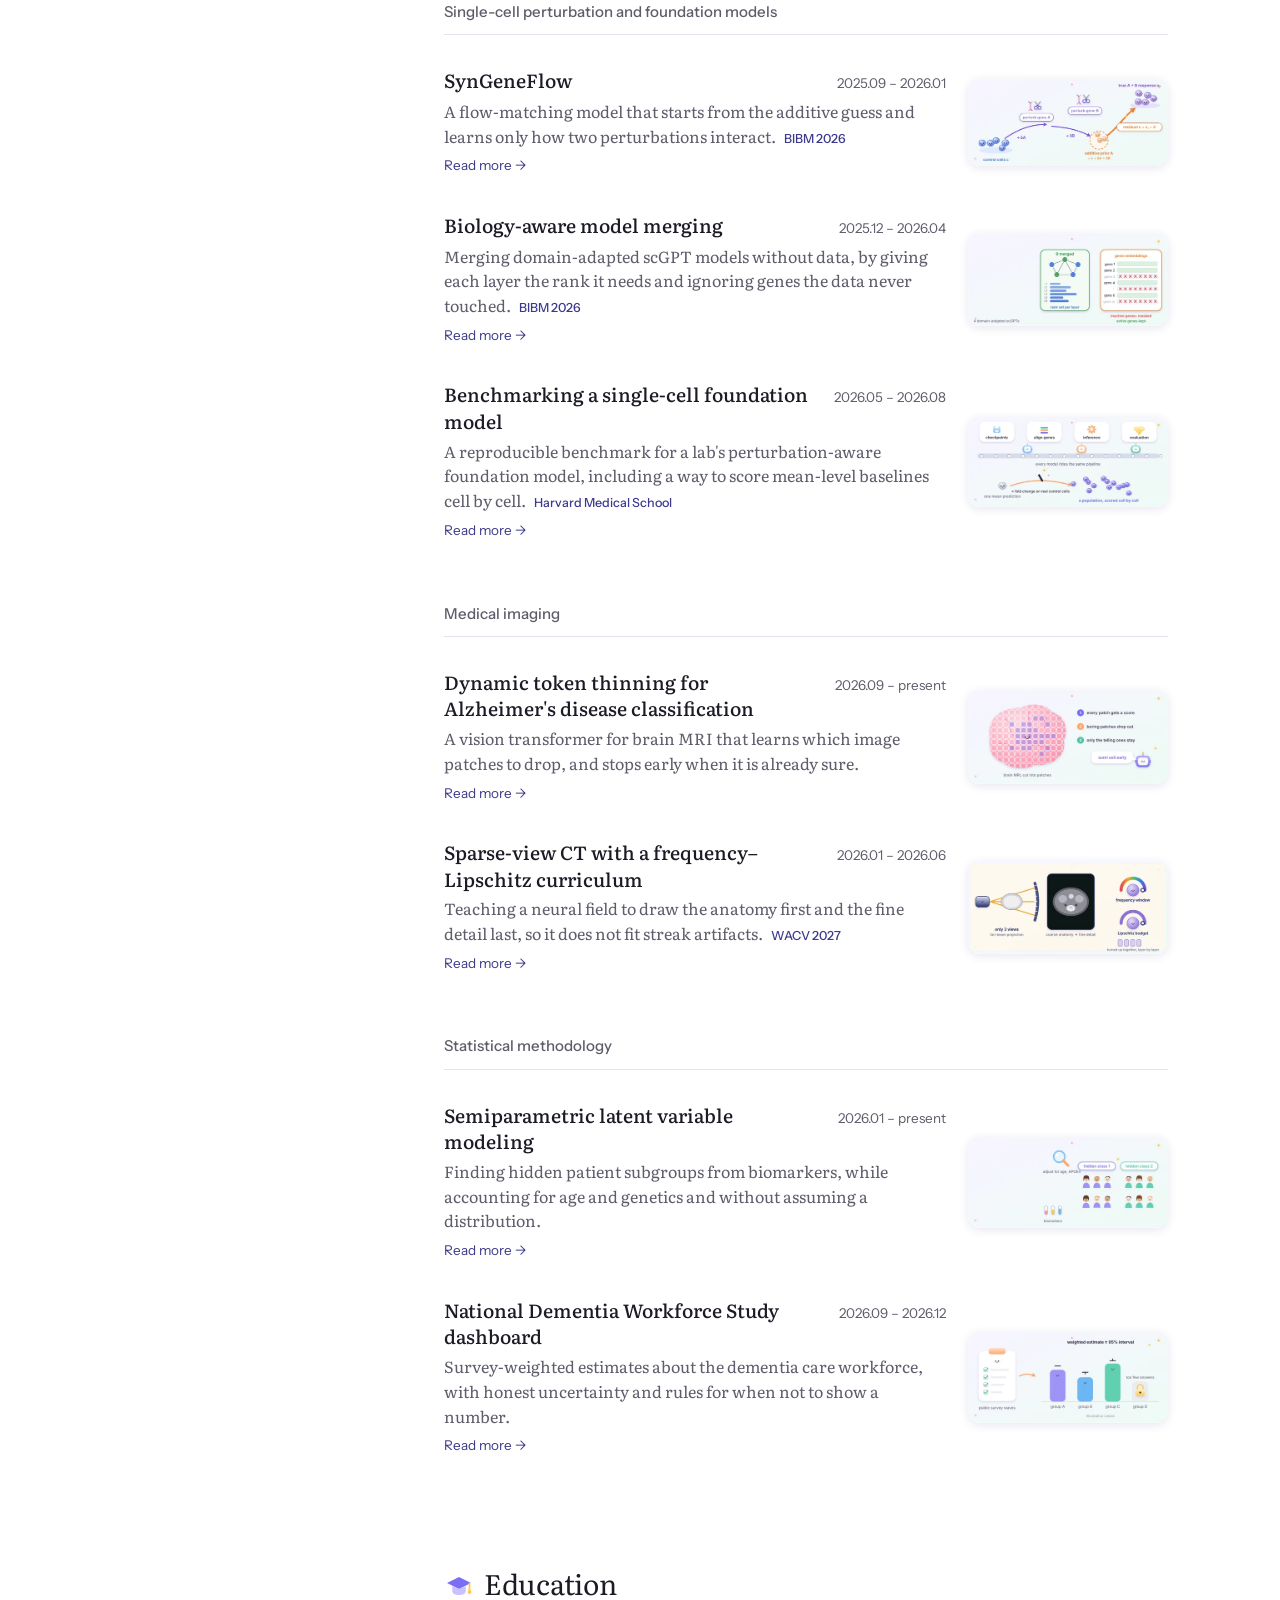
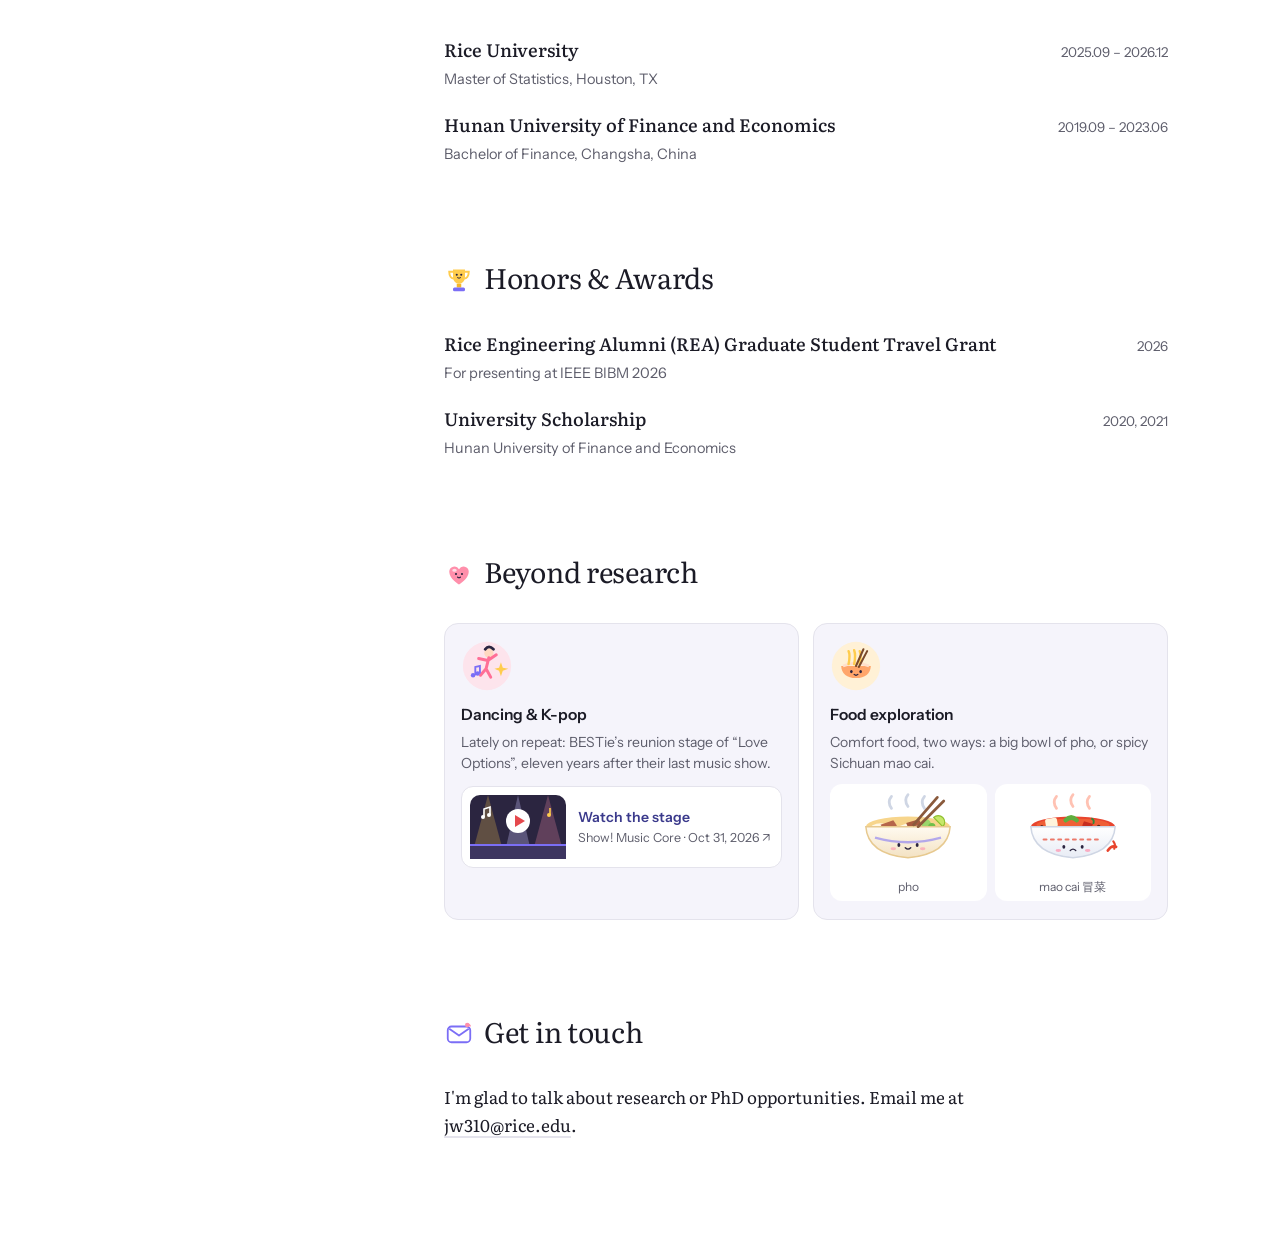
==== commit ccb476e3: "Beyond research: keep dancing and food cards only Co-Authored-By: Claude Opus 5.5 <noreply@anthropic" ====
--- a/index.html
+++ b/index.html
@@ -518,8 +518,6 @@
 <path d="M14 40q2 30 46 34 44-4 46-34z" fill="url(#mcb)" stroke="#cfd6e4" stroke-width="1.6"/><path d="M28 54h64" stroke="#e8452e" stroke-width="2.4" stroke-dasharray="3 5" stroke-linecap="round" opacity=".7"/>
 <ellipse cx="50" cy="62" rx="1.6" ry="2.1" fill="#2b2540"/><ellipse cx="70" cy="62" rx="1.6" ry="2.1" fill="#2b2540"/><ellipse cx="44" cy="66" rx="3" ry="1.6" fill="#ff8fab" opacity=".7"/><ellipse cx="76" cy="66" rx="3" ry="1.6" fill="#ff8fab" opacity=".7"/><path d="M57 66q3 -3 6 0" stroke="#2b2540" stroke-width="1.5" fill="none" stroke-linecap="round"/>
 <path d="M98 66q4-6 9-4" stroke="#e8452e" stroke-width="3" fill="none" stroke-linecap="round"/><path d="M104 56q3 4 1 8" stroke="#e8452e" stroke-width="2.4" fill="none" stroke-linecap="round"/></svg><figcaption>mao cai &#20882;&#33756;</figcaption></figure></span></li>
-      <li><span class="fun-ic" aria-hidden="true"><svg viewBox="0 0 56 56"><circle cx="28" cy="28" r="26" fill="#ece8ff"/><path d="M10 38V18q9-3 18 2 9-5 18-2v20q-9-3-18 2-9-5-18-2z" fill="#fff" stroke="#7b6ef6" stroke-width="2.4" stroke-linejoin="round"/><path d="M28 20v20" stroke="#7b6ef6" stroke-width="2"/><path d="M16 12q-3-4 1-6 2-3 5 0 4-1 4 3 3 2 0 5h-9q-3-1-1-2z" fill="#ff8fab" opacity=".9"/><path d="M14 25h9M14 30h8M33 25h9M33 30h7" stroke="#c9c2ff" stroke-width="2" stroke-linecap="round"/><path d="M44 8l1.5 4 4 1.5-4 1.5L44 19l-1.5-4-4-1.5 4-1.5z" fill="#ffcc4d"/></svg></span><b>Psychology &amp; philosophy</b><span>To be human is to bear the lack at the heart of subjectivity, not to retreat somewhere perfectly safe and gratify ourselves with illusions.</span></li>
-      <li><span class="fun-ic" aria-hidden="true"><svg viewBox="0 0 56 56"><circle cx="28" cy="28" r="26" fill="#dff6ee"/><circle cx="28" cy="29" r="15" fill="#6cb6f5"/><path d="M18 22q5 2 6 6t-3 8M30 15q-2 5 3 7t8 0M34 34q3 3 2 8" stroke="#4fc3a1" stroke-width="5" fill="none" stroke-linecap="round"/><circle cx="16" cy="12" r="3.2" fill="#ffd9c0"/><path d="M12 22q0-6 4-6t4 6" fill="#ff8fab"/><circle cx="40" cy="12" r="3.2" fill="#f1c3a1"/><path d="M36 22q0-6 4-6t4 6" fill="#7b6ef6"/><path d="M20 15q8-6 16 0" stroke="#2b2540" stroke-width="1.6" fill="none" stroke-dasharray="2 3" stroke-linecap="round"/><path d="M28 6.5c1.2-2 4-1 3 1.2L28 11l-3-3.3c-1-2.2 1.8-3.2 3-1.2z" fill="#ff6f96"/></svg></span><b>People and the world</b><span>Curious about how we relate to each other, and to the world we live in.</span></li>
     </ul>
   </section>
 
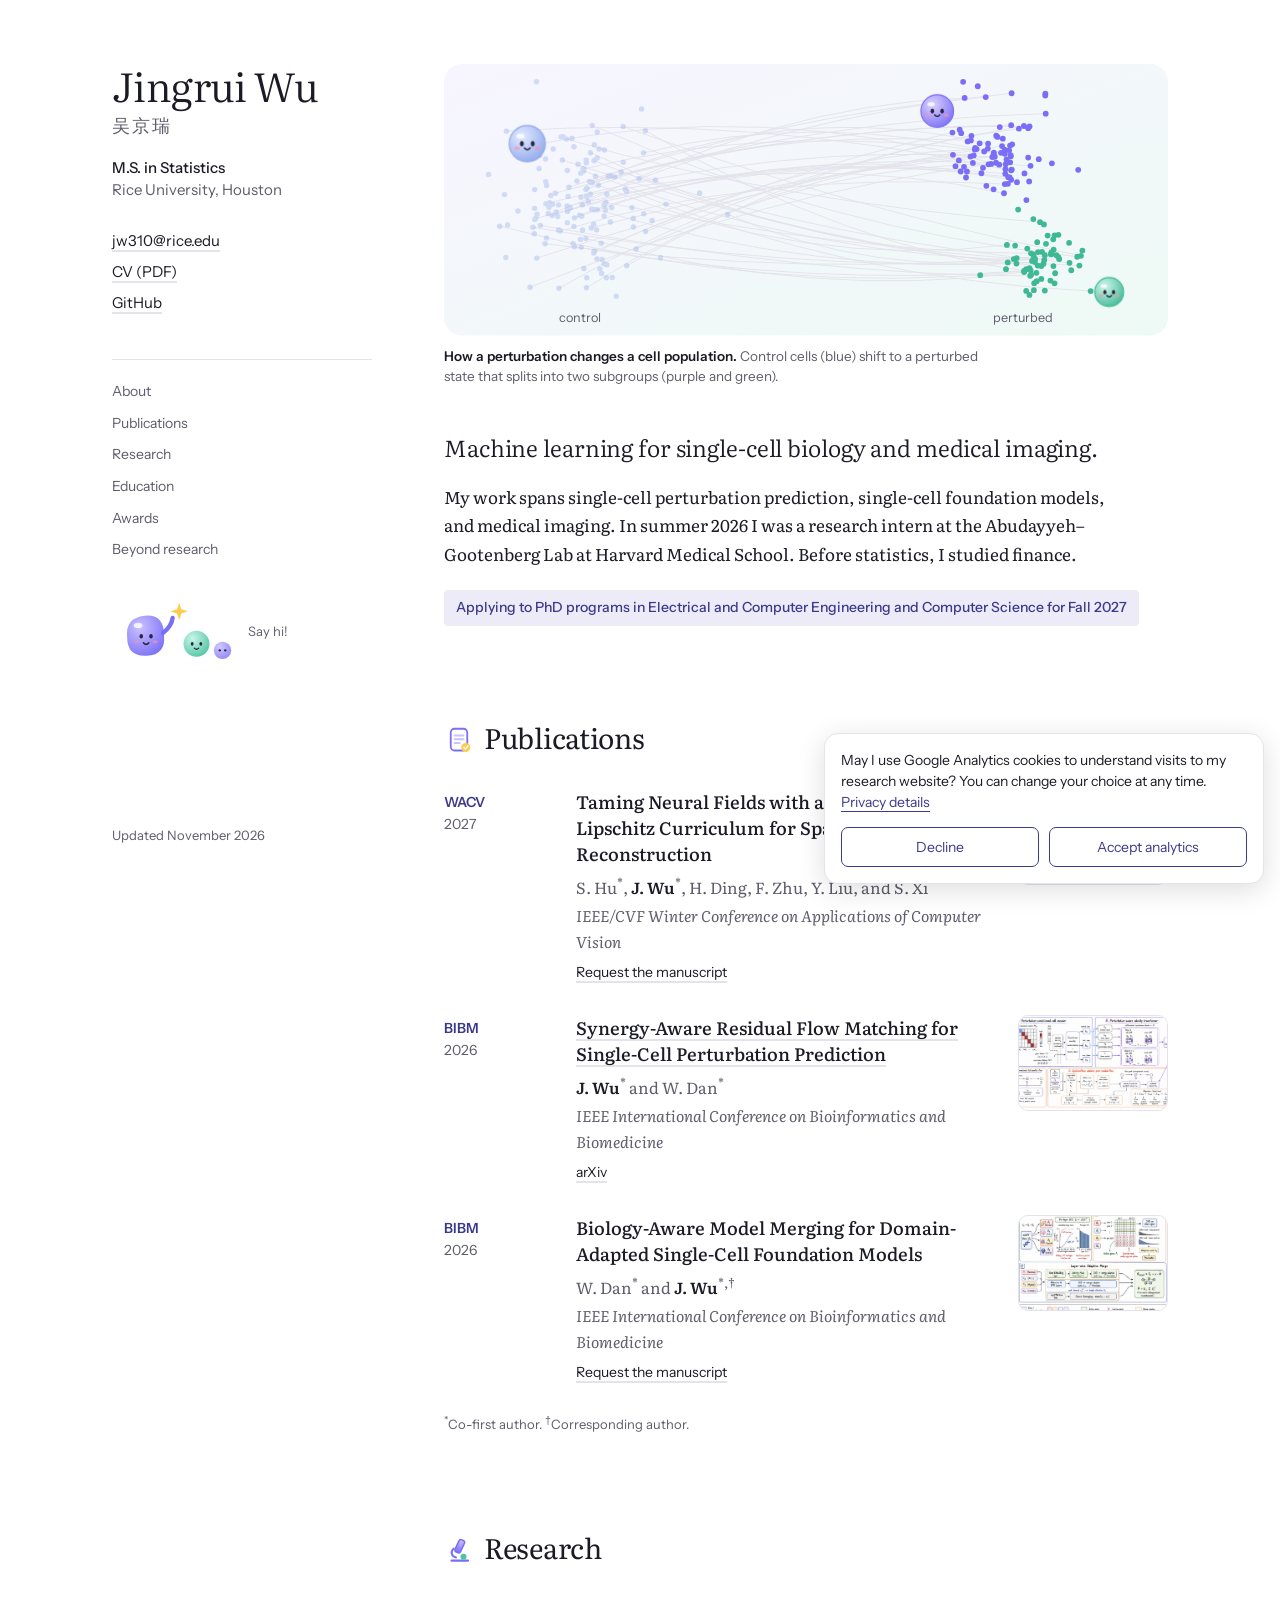
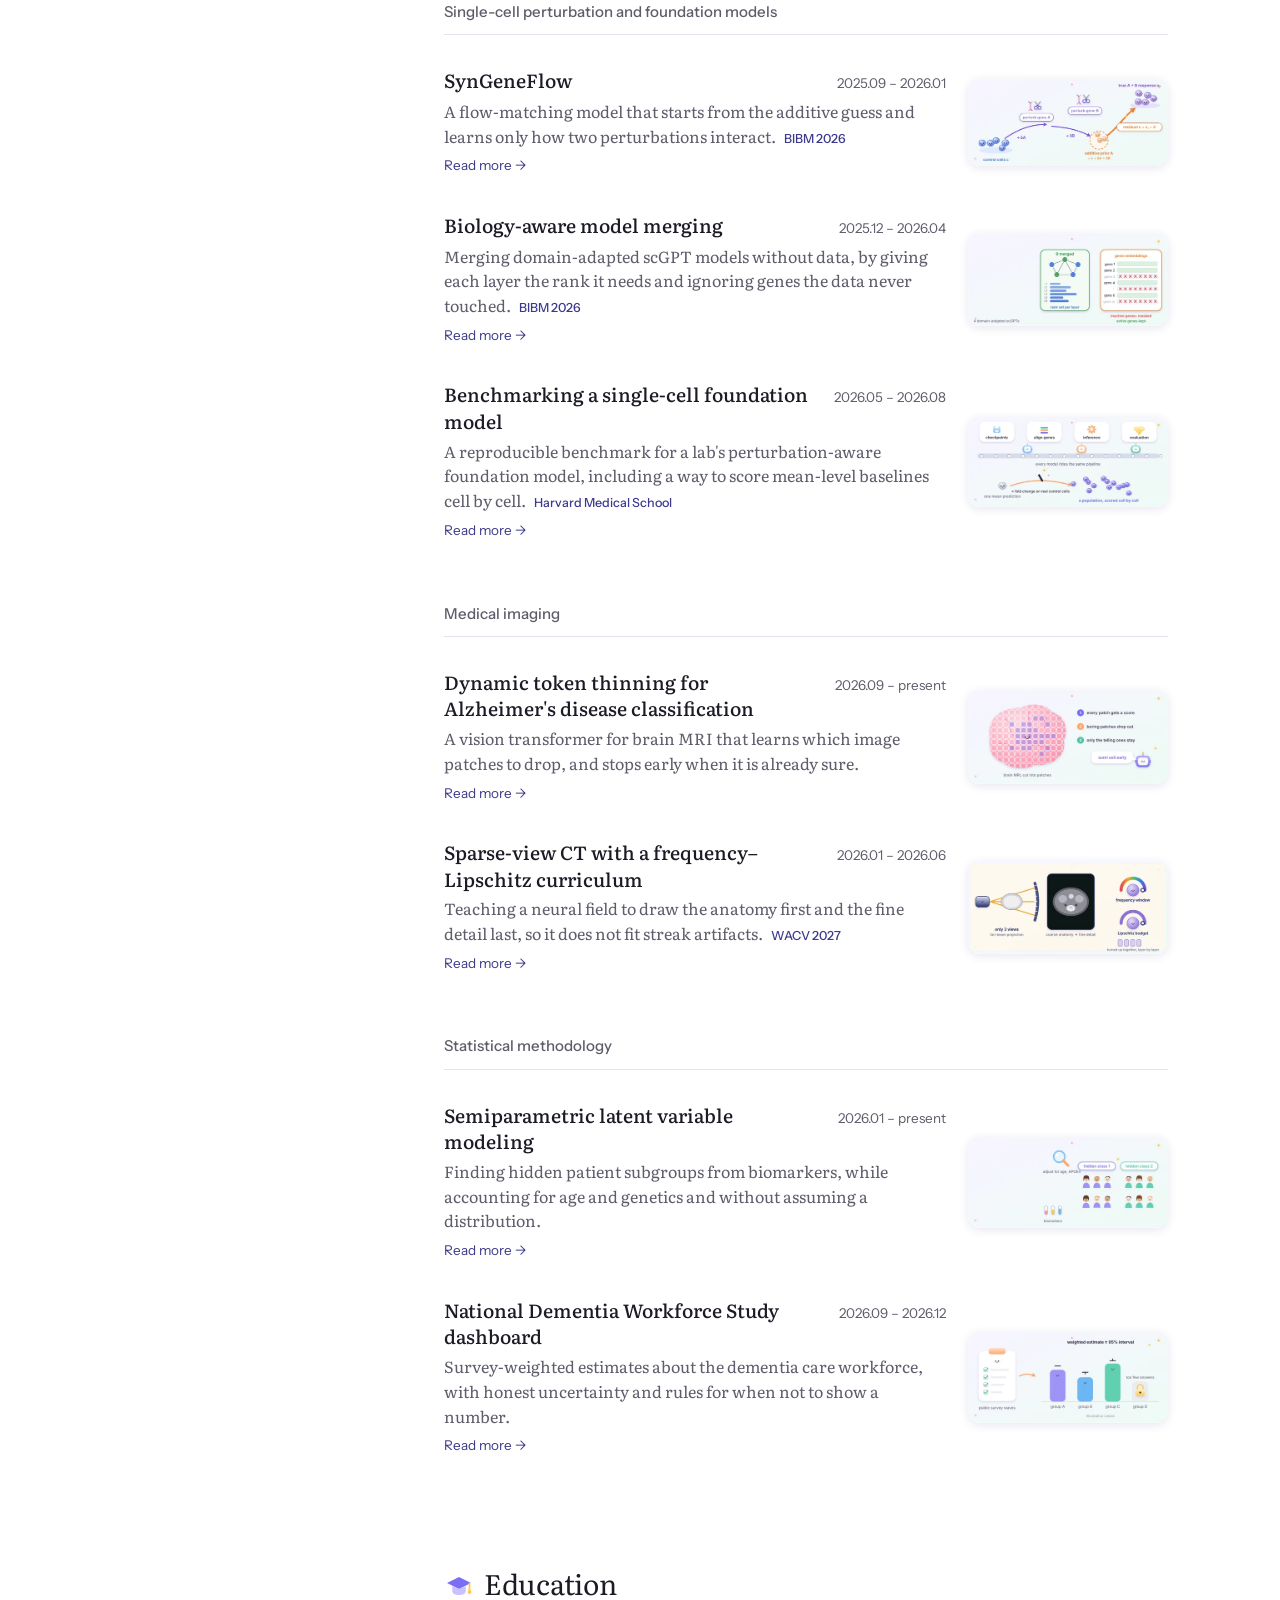
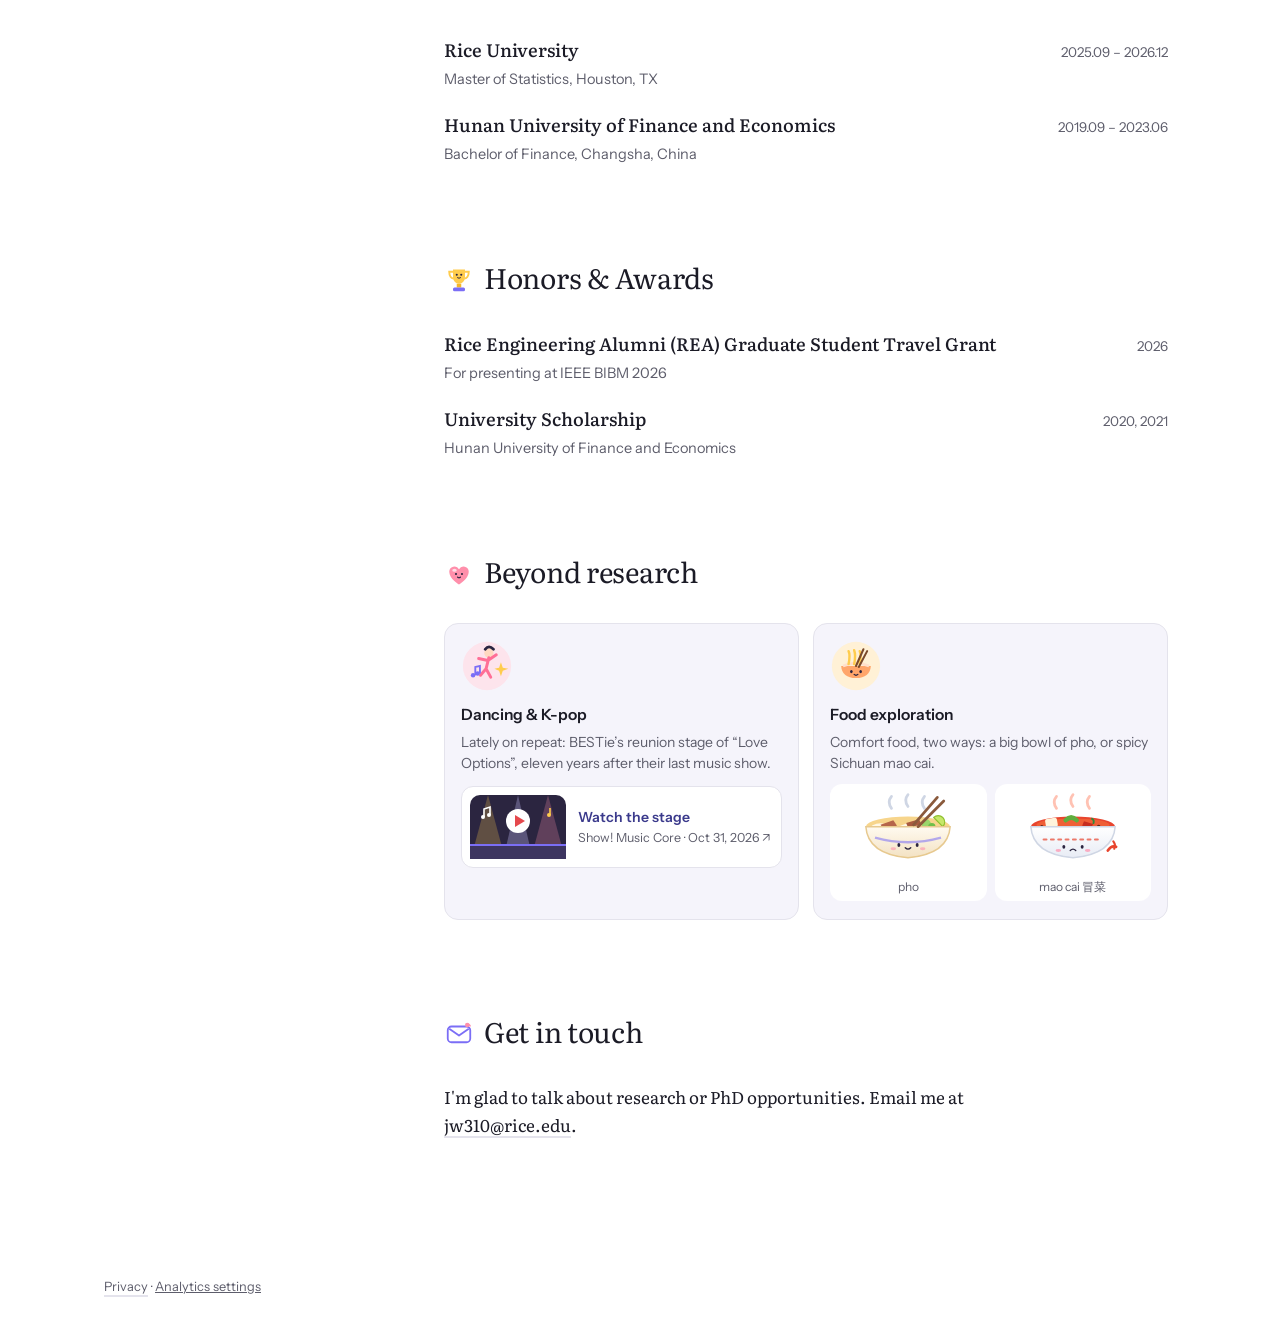
==== commit fefec219: "Add consent-based website analytics" ====
--- a/index.html
+++ b/index.html
@@ -359,6 +359,8 @@
   .project-head, .edu-row { flex-direction: column; gap: 0; }
 }
 </style>
+<link rel="stylesheet" href="/assets/analytics.css">
+<script src="/assets/analytics.js" defer></script>
 </head>
 <body>
 <div class="page">
@@ -646,5 +648,7 @@
   requestAnimationFrame(step);
 })();
 </script>
+<footer class="analytics-footer"><a href="/privacy.html">Privacy</a> &middot; <button type="button" data-analytics-settings hidden>Analytics settings</button></footer>
 </body>
 </html>
+
--- a/assets/analytics.css
+++ b/assets/analytics.css
@@ -0,0 +1,28 @@
+.analytics-footer {
+  max-width: 1120px; margin: 1.5rem auto; padding: 0 1.5rem;
+  font: 0.8rem/1.5 var(--sans, system-ui, sans-serif); color: var(--soft, #5d5d6b);
+}
+.analytics-footer a, .analytics-footer button { color: inherit; }
+.analytics-footer button {
+  background: none; border: 0; font: inherit; padding: 0; cursor: pointer; text-decoration: underline;
+}
+.analytics-footer button[hidden], .analytics-consent[hidden] { display: none; }
+.analytics-consent {
+  position: fixed; bottom: 1rem; right: 1rem; z-index: 1000;
+  box-sizing: border-box; width: min(440px, calc(100vw - 2rem));
+  padding: 1rem; border: 1px solid var(--faint, #e4e3ec); border-radius: 14px;
+  background: var(--paper, #fff); color: var(--ink, #1b1b26);
+  box-shadow: 0 6px 28px #0002; font: 0.875rem/1.5 var(--sans, system-ui, sans-serif);
+}
+.analytics-consent p { margin: 0 0 0.85rem; }
+.analytics-consent a { color: var(--stain, #3b3a8c); text-decoration: underline; }
+.analytics-actions { display: flex; gap: 0.6rem; flex-wrap: wrap; }
+.analytics-actions button {
+  flex: 1; min-height: 40px; padding: 0.45rem 0.75rem; border-radius: 7px;
+  border: 1px solid var(--stain, #3b3a8c); background: var(--paper, #fff);
+  color: var(--stain, #3b3a8c); font: inherit; cursor: pointer;
+}
+.analytics-actions button:hover { background: var(--stain-soft, #ecebf7); }
+.analytics-actions button:focus-visible, .analytics-footer button:focus-visible {
+  outline: 2px solid var(--stain, #3b3a8c); outline-offset: 3px;
+}
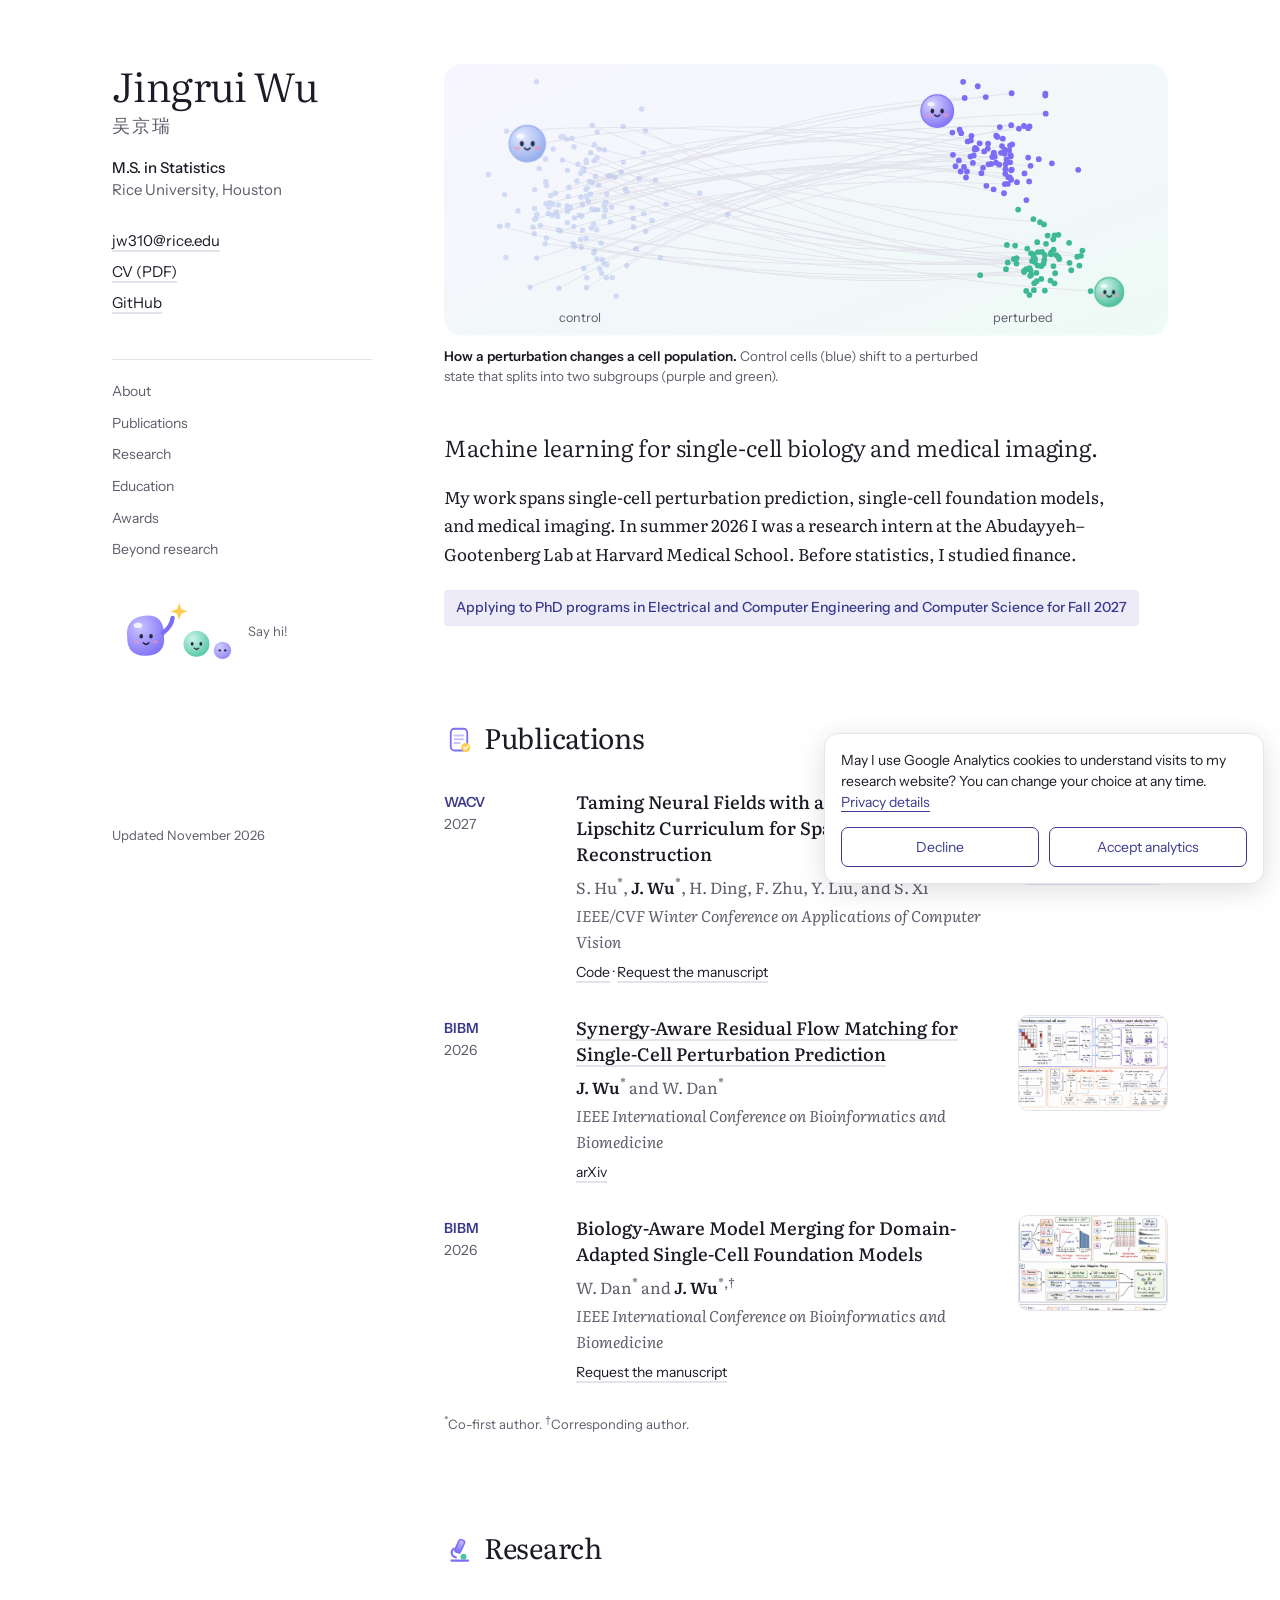
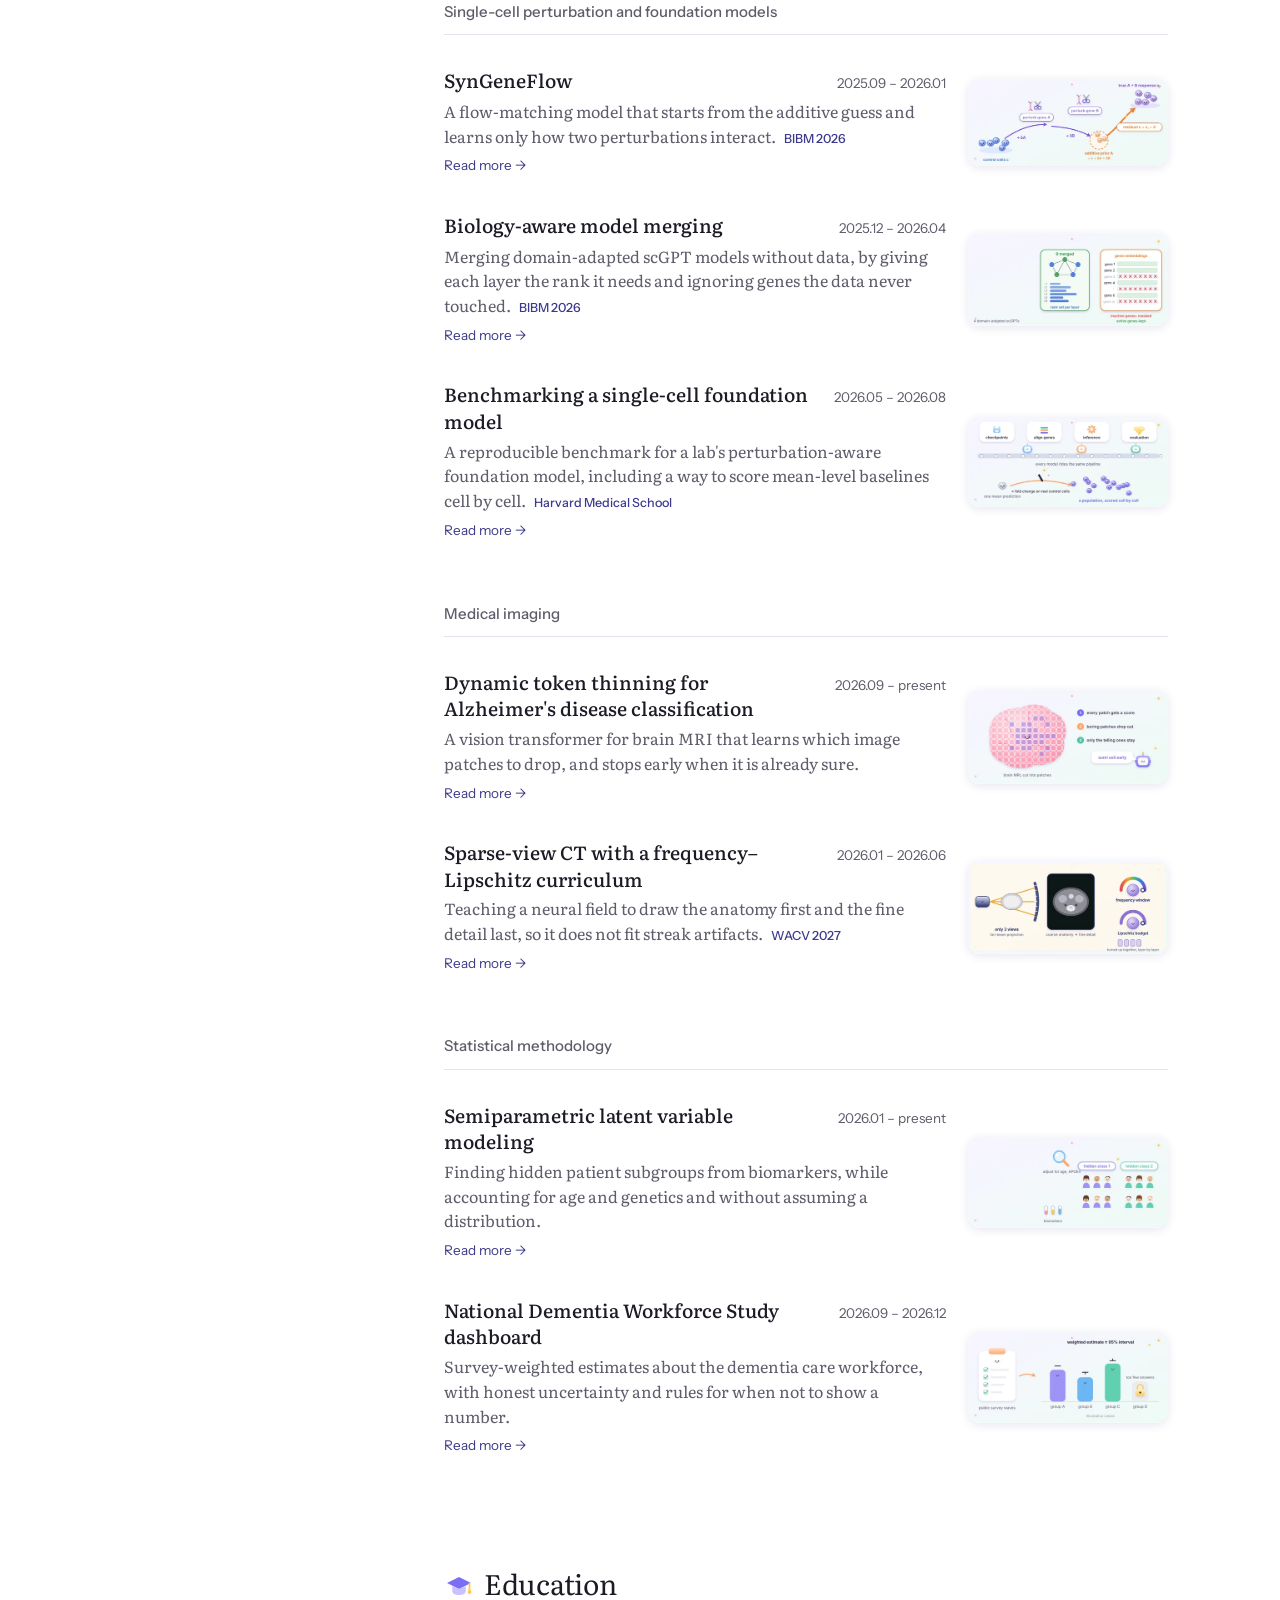
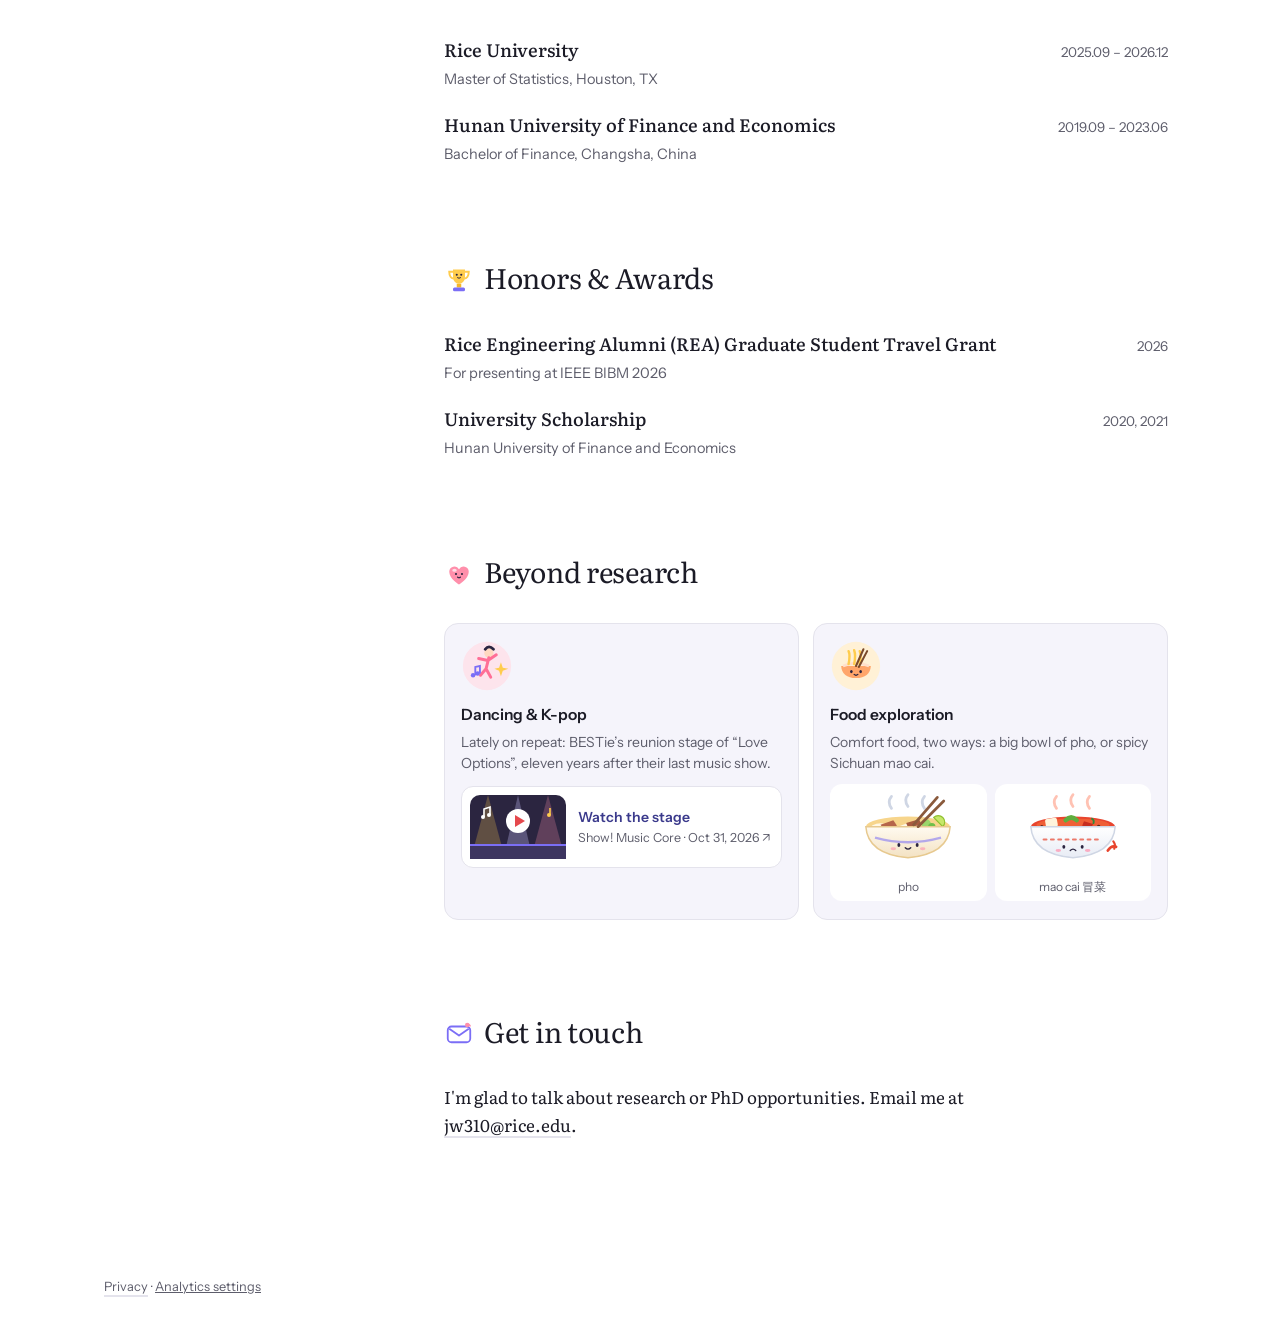
==== commit f348af51: "Add FLIC code link to sparse-view CT publication and project page Co-Authored-By: Claude Opus 5.5 <n" ====
--- a/index.html
+++ b/index.html
@@ -410,7 +410,7 @@
           <p class="pub-title">Taming Neural Fields with a Frequency-Lipschitz Curriculum for Sparse-View CT Reconstruction</p>
           <p class="pub-authors">S. Hu<sup>*</sup>, <b>J. Wu</b><sup>*</sup>, H. Ding, F. Zhu, Y. Liu, and S. Xi</p>
           <p class="pub-venue">IEEE/CVF Winter Conference on Applications of Computer Vision</p>
-          <p class="pub-link"><a href="mailto:jw310@rice.edu?subject=FLIC%20manuscript%20request">Request the manuscript</a></p>
+          <p class="pub-link"><a href="https://github.com/tao07211/FLIC">Code</a> &middot; <a href="mailto:jw310@rice.edu?subject=FLIC%20manuscript%20request">Request the manuscript</a></p>
         </div>
         <img class="pubthumb" src="assets/fig-ct.jpg" alt="" loading="lazy">
       </li>
